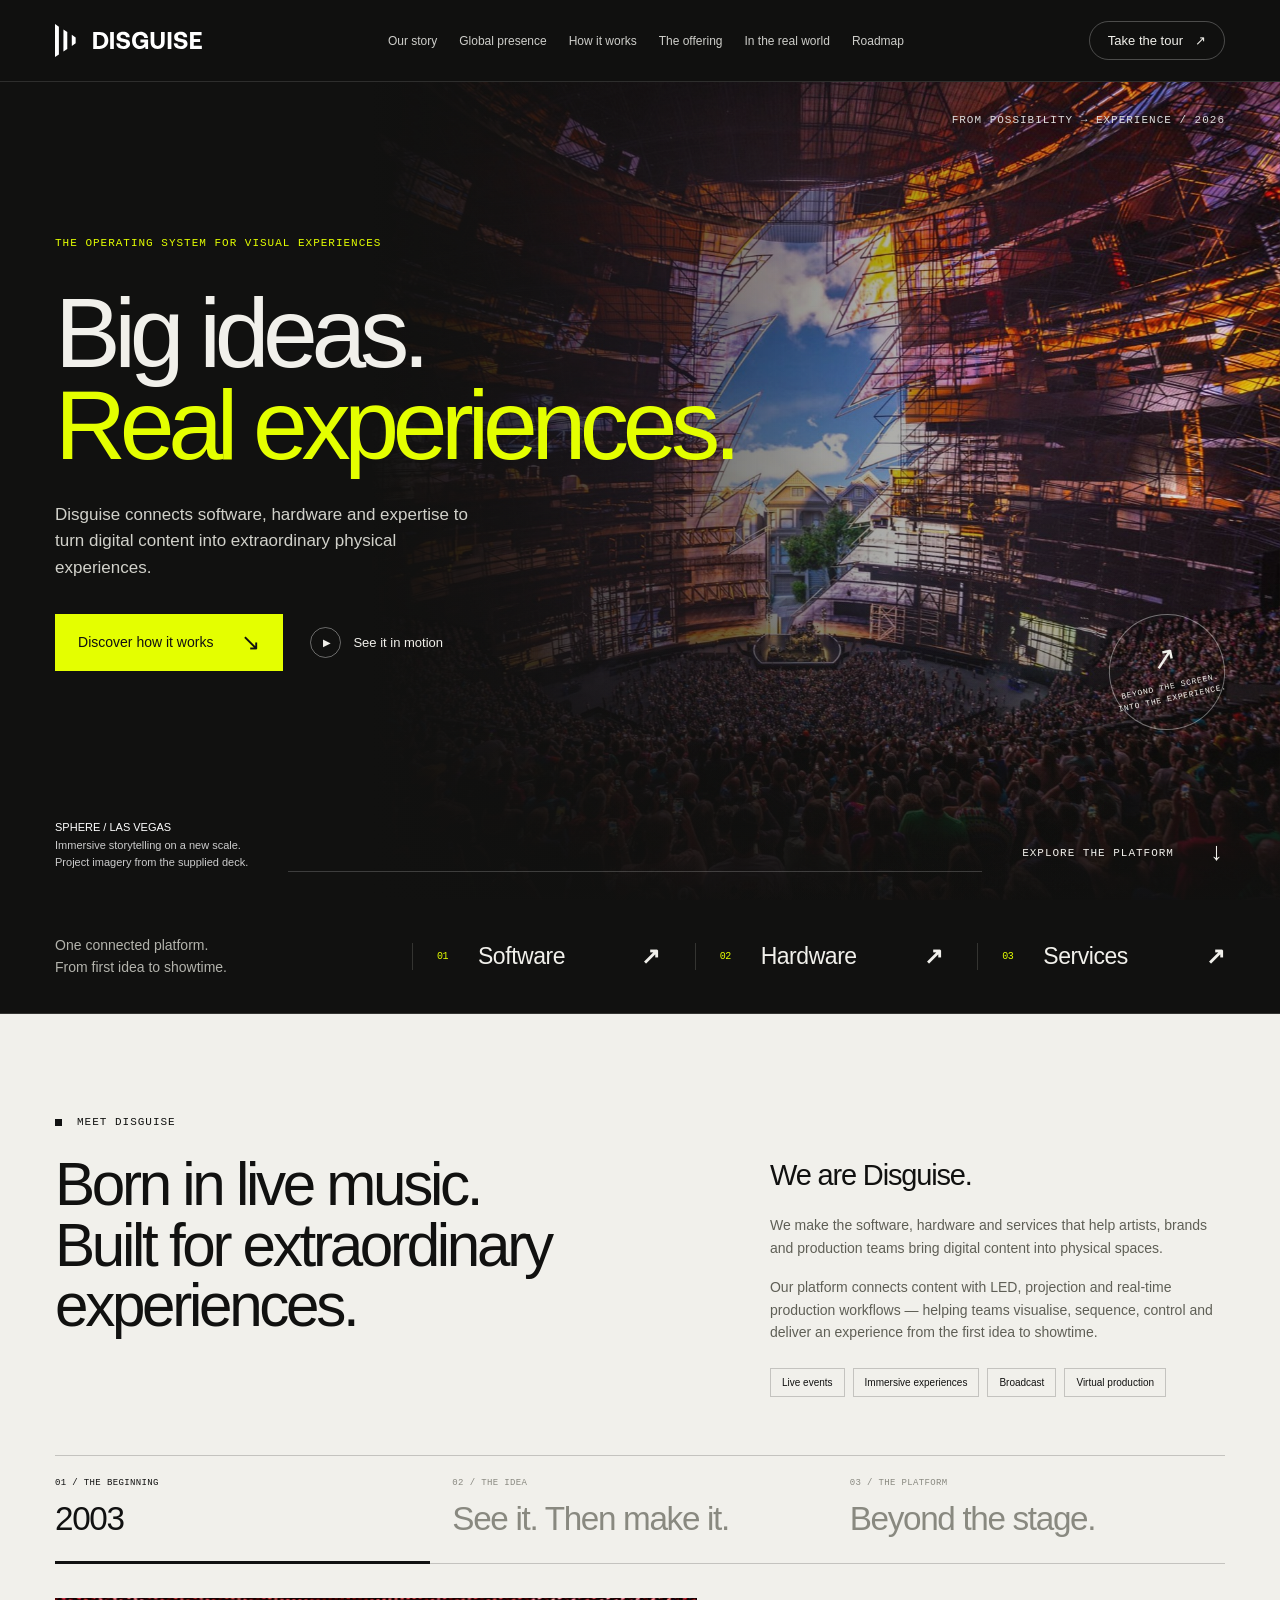
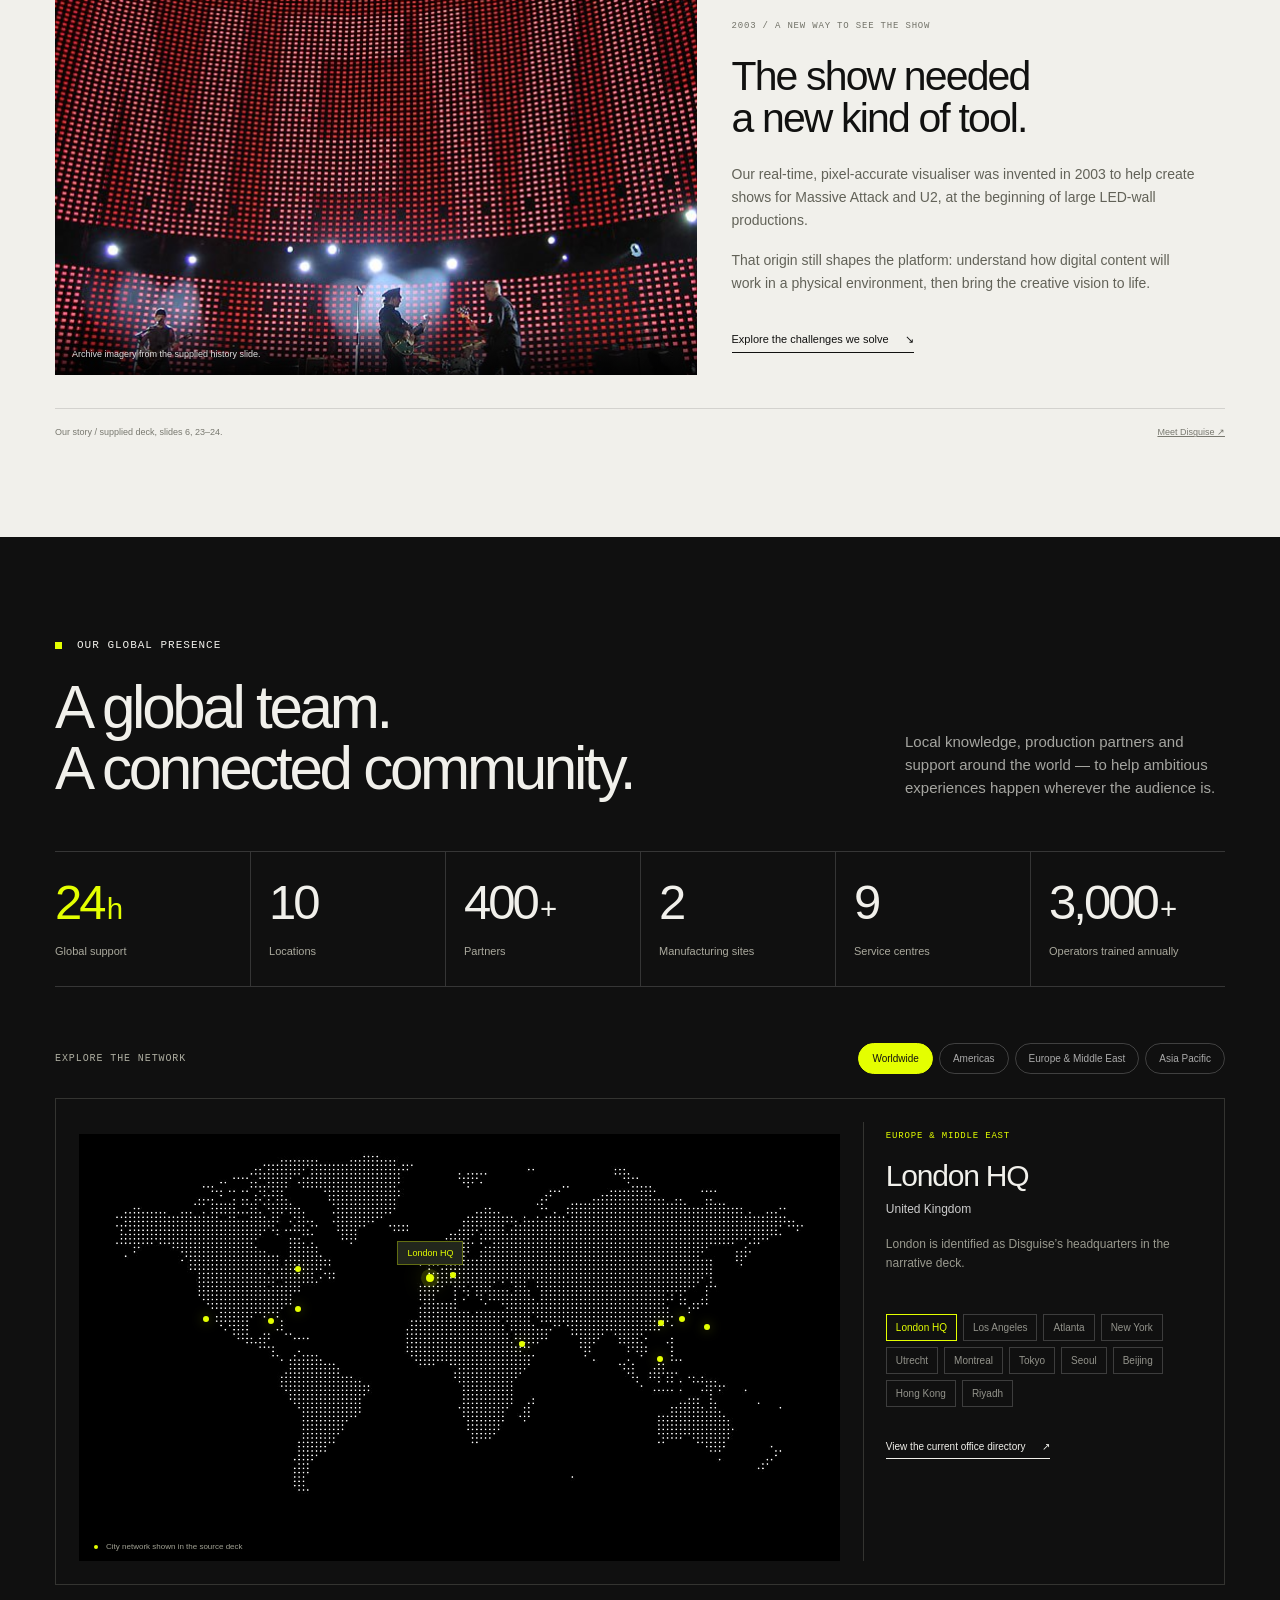
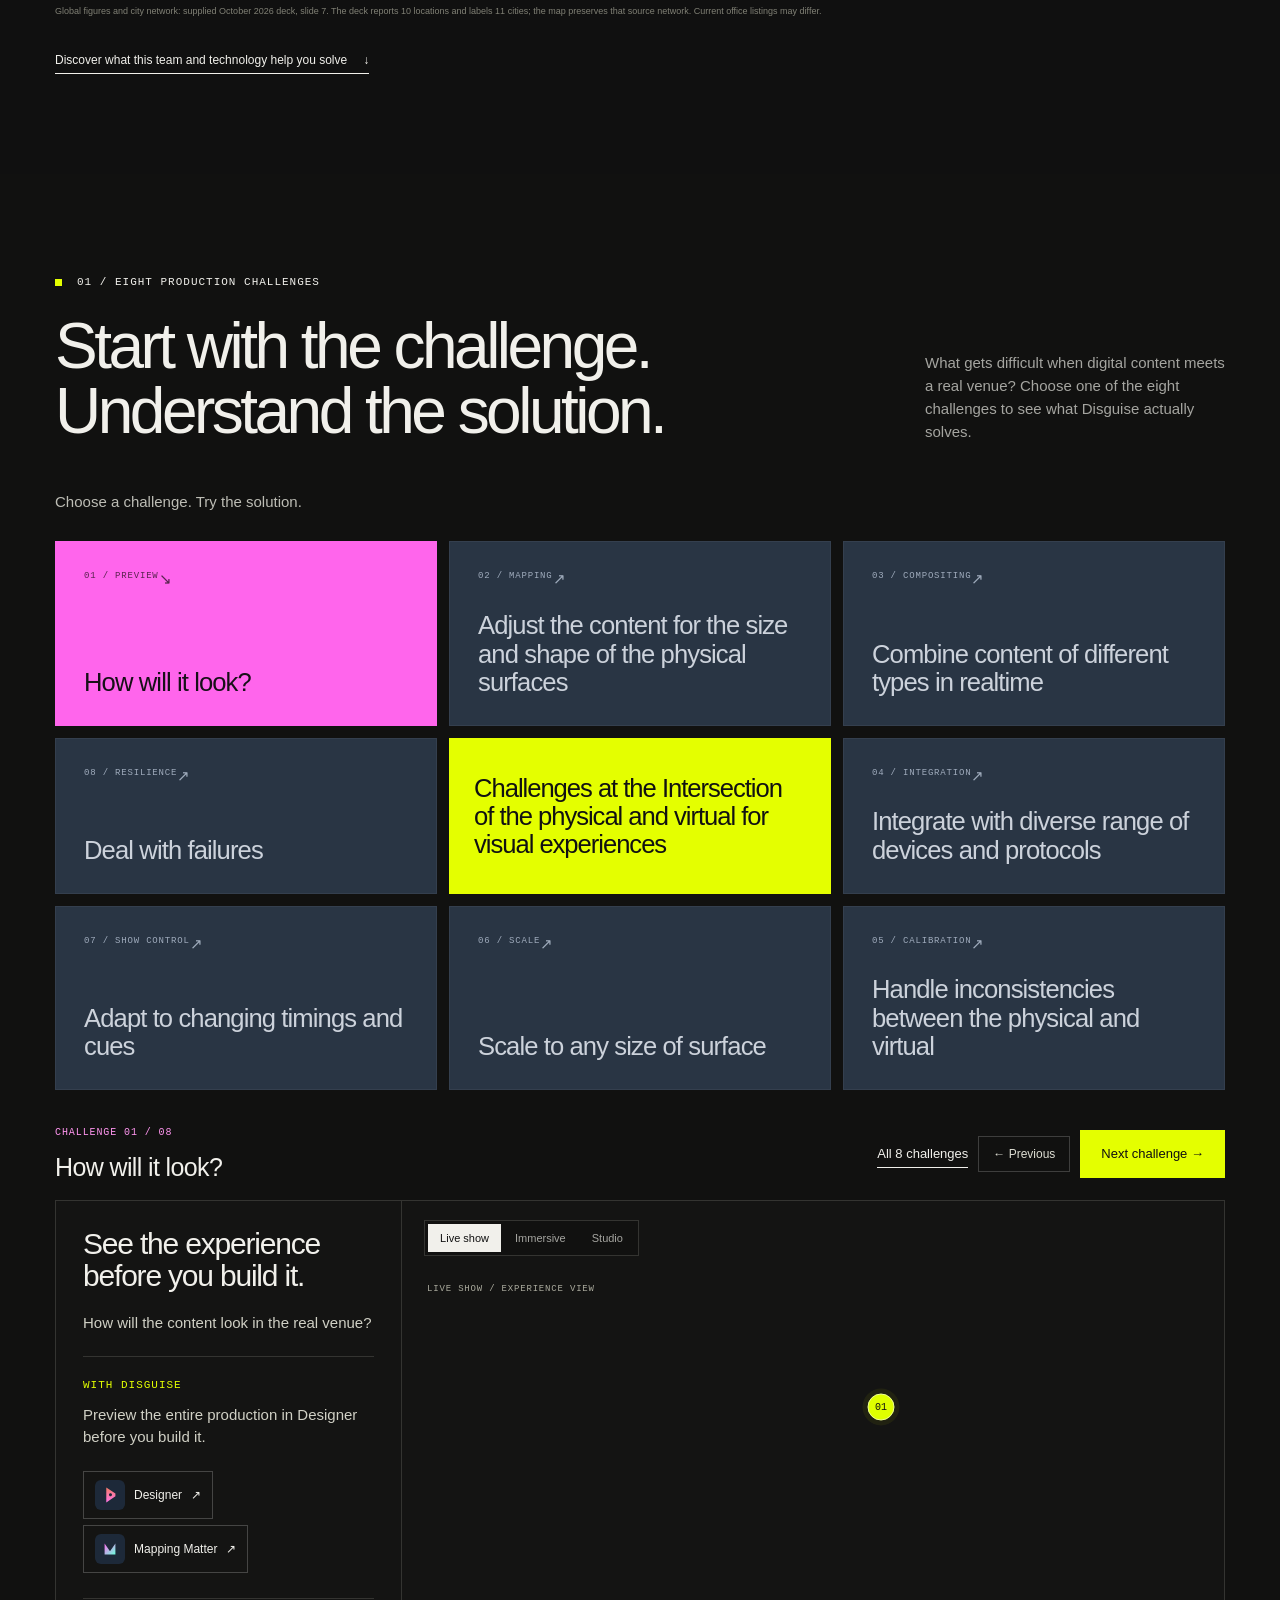
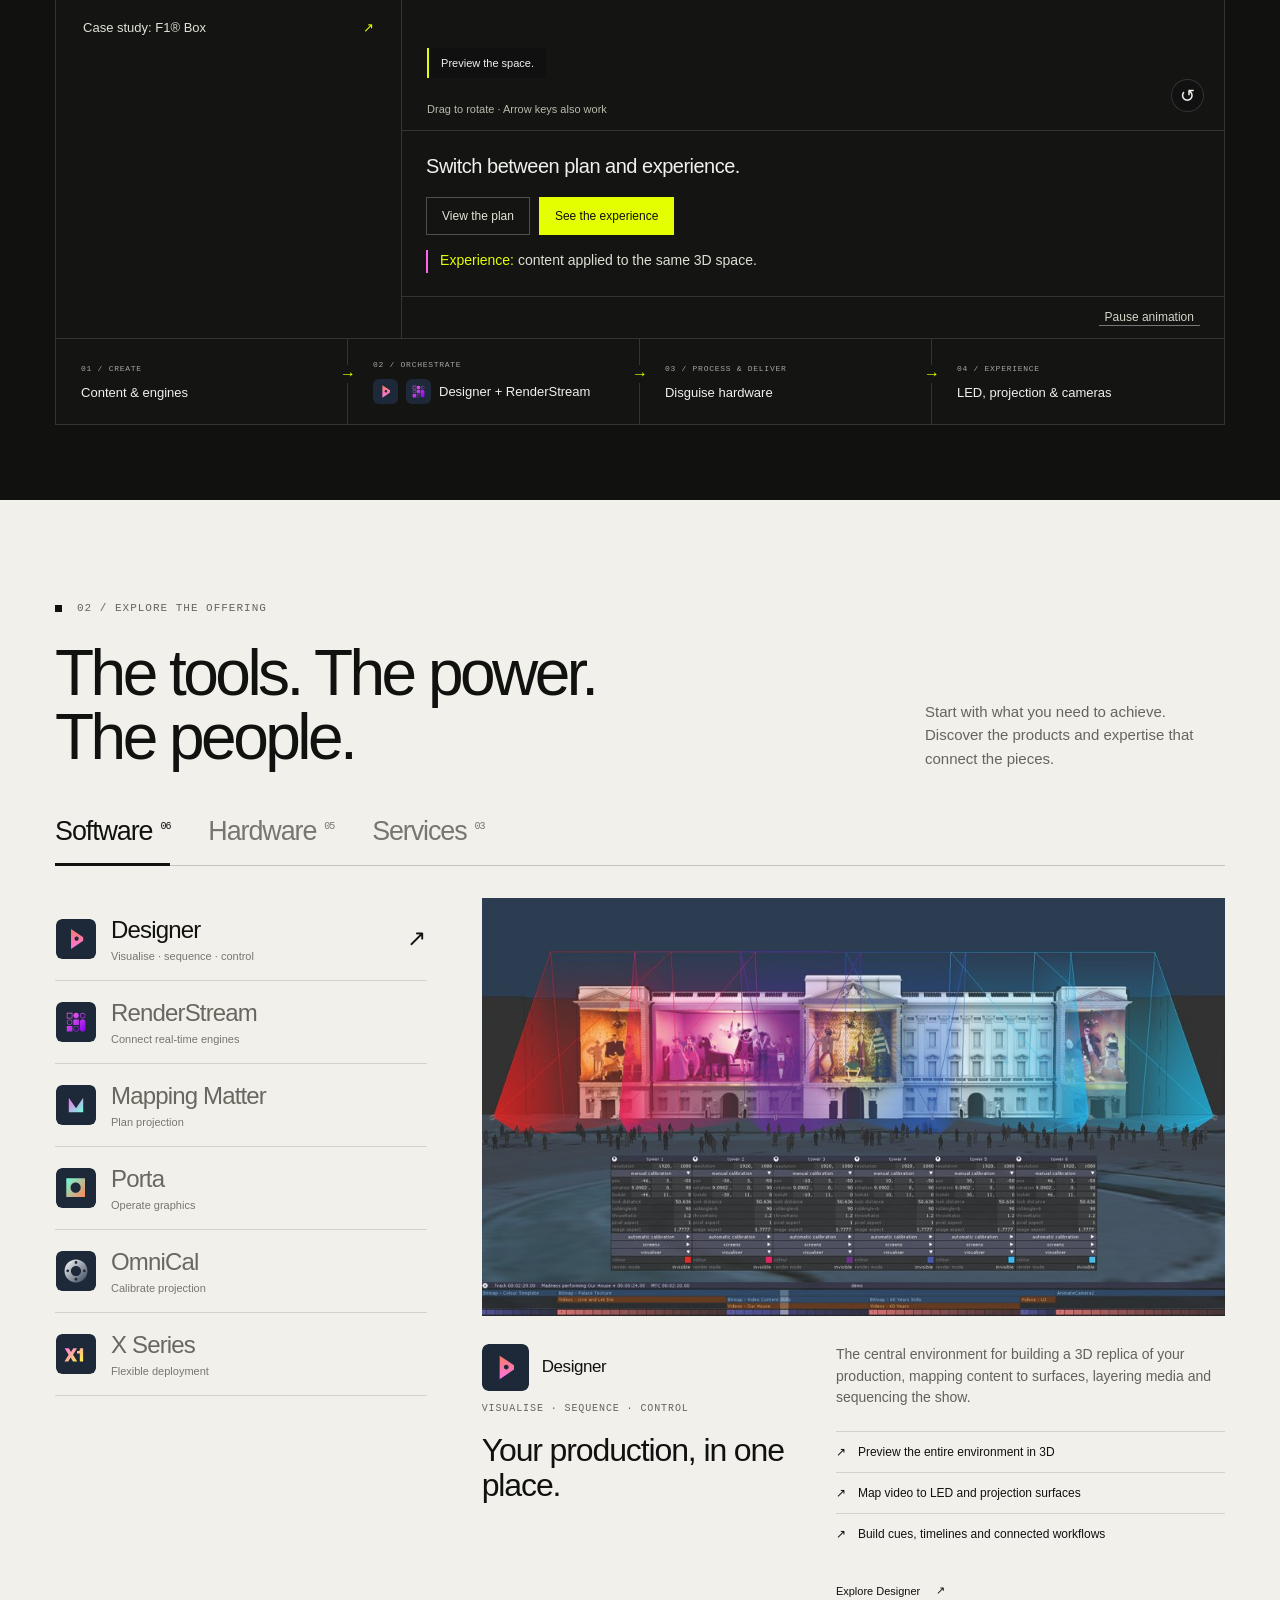
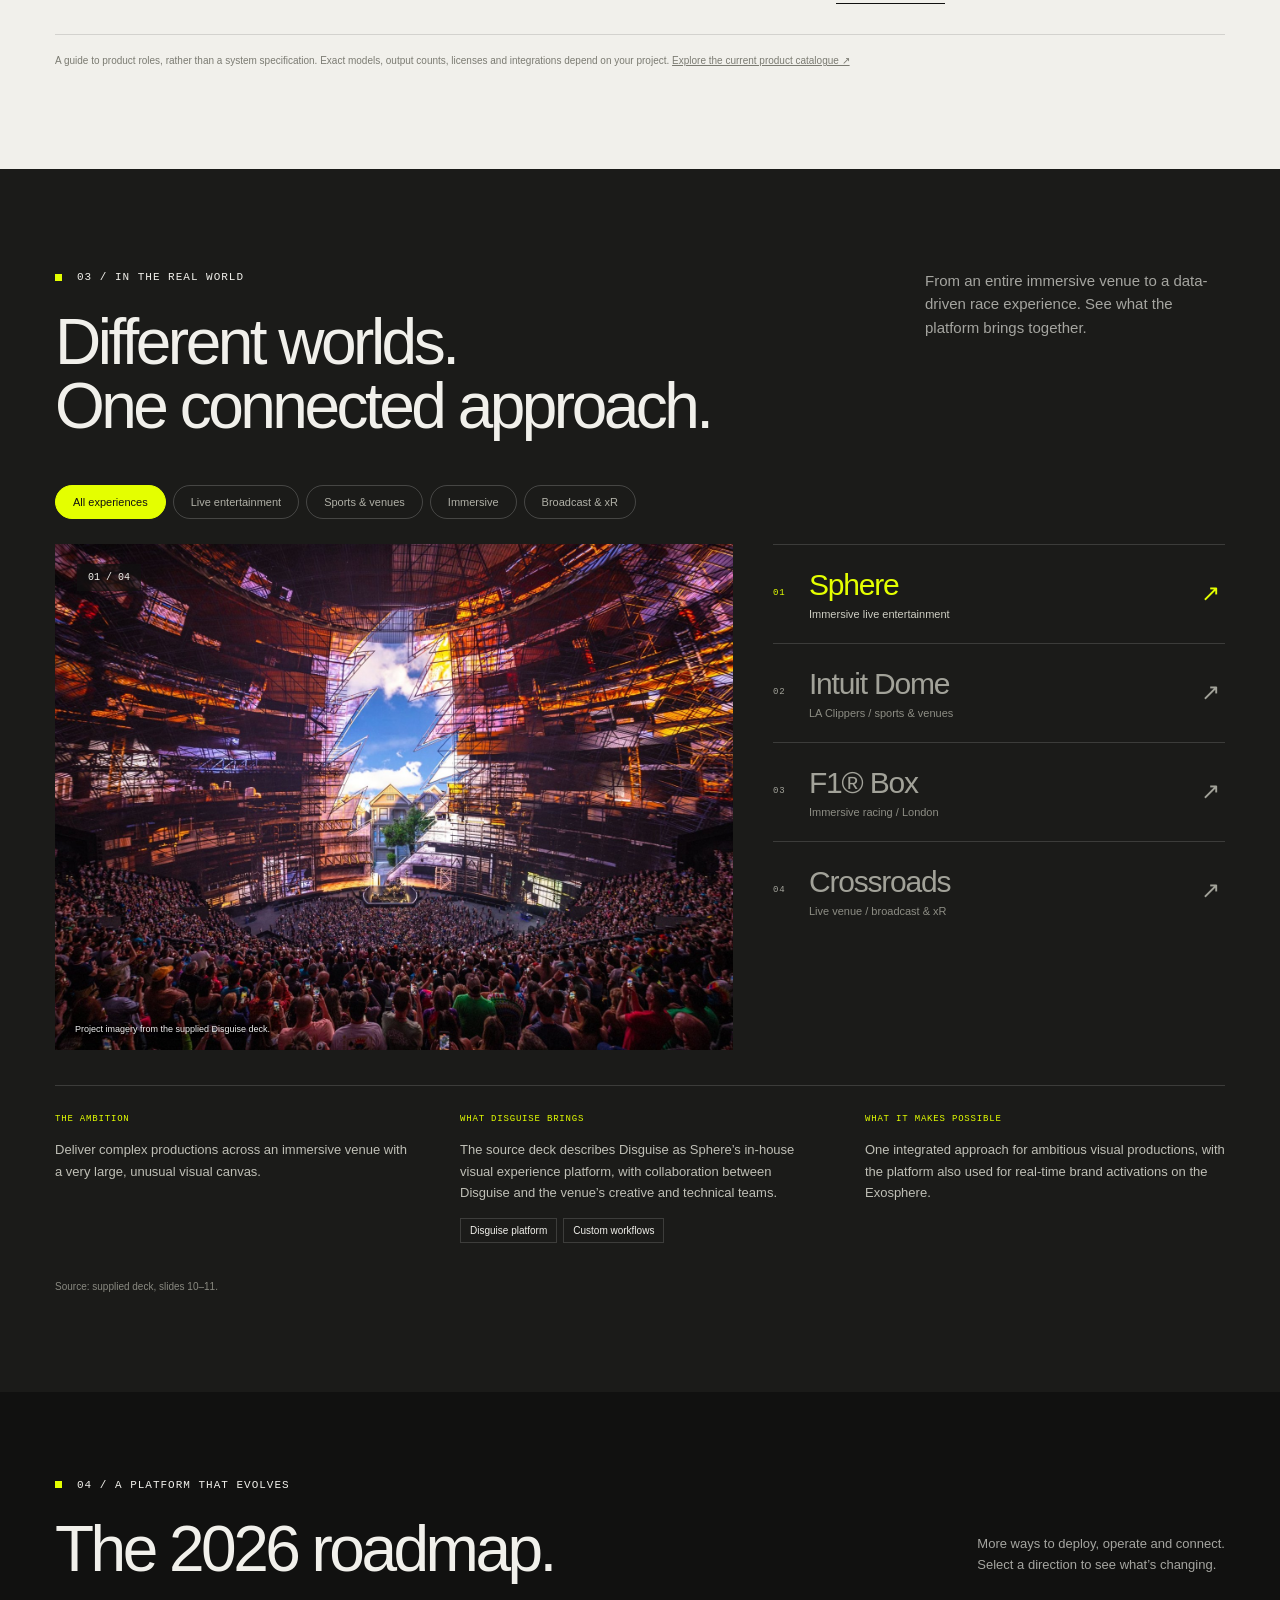
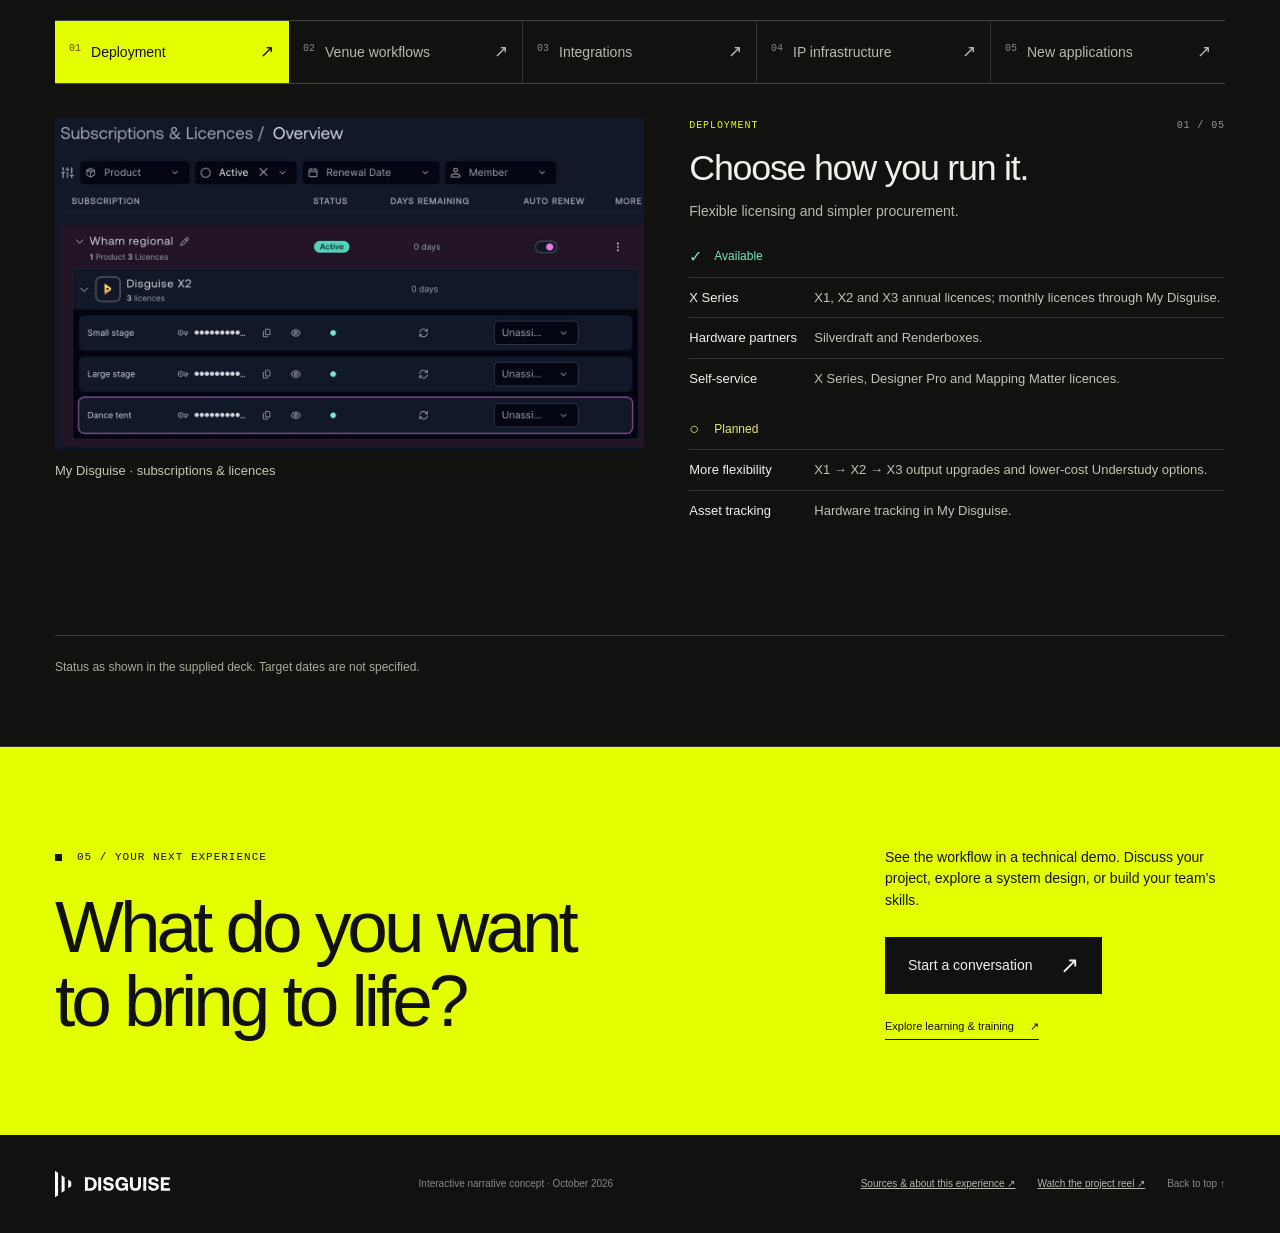
==== index.html @ bebae860 "Publish interactive Disguise introduction" ====
<!doctype html>
<html lang="en">
<head>
<meta charset="utf-8"><meta name="viewport" content="width=device-width,initial-scale=1">
<meta name="theme-color" content="#111110"><meta name="description" content="Explore how Disguise connects software, hardware and expertise to bring extraordinary visual experiences to life.">
<title>Disguise — From possibility to experience</title>
<style>
:root{--ink:#111110;--paper:#f1f0eb;--acid:#e4ff00;--muted:#a5a5a0;--line:#343431;--pad:clamp(22px,4.3vw,76px);--ease:cubic-bezier(.2,.7,.2,1)}*{box-sizing:border-box}html{scroll-behavior:smooth;scroll-padding-top:90px}body{margin:0;background:var(--ink);color:var(--paper);font-family:"Helvetica Neue",Helvetica,Arial,sans-serif;font-weight:400;-webkit-font-smoothing:antialiased}button,a,input{ -webkit-tap-highlight-color:transparent}button,input{font:inherit}button,a{touch-action:manipulation}button{cursor:pointer}a{color:inherit;text-decoration:none}button{color:inherit}button:focus-visible,a:focus-visible,input:focus-visible,canvas:focus-visible{outline:3px solid var(--acid);outline-offset:6px}button{border:0}p{line-height:1.55}h1,h2,h3,h4,p{margin:0}h1,h2,h3,h4{font-weight:400}h2{font-size:clamp(40px,5vw,76px);line-height:1.01;letter-spacing:-.055em}h3{letter-spacing:-.035em}img{display:block;width:100%;object-fit:cover}::selection{background:var(--acid);color:var(--ink)}.label{font-family:ui-monospace,SFMono-Regular,Consolas,monospace;font-size:11px;line-height:1.5;letter-spacing:.09em;text-transform:uppercase}.muted{color:var(--muted)}.acid{color:var(--acid)}.section{padding:100px var(--pad)}.sectionhead{display:flex;justify-content:space-between;align-items:end;gap:35px;margin:0 0 46px}.sectionhead h2{max-width:800px}.sectionhead p{max-width:300px;color:var(--muted);font-size:15px}.eyebrow{display:flex;gap:15px;align-items:center;margin-bottom:24px}.eyebrow:before{content:"";height:7px;width:7px;background:var(--acid)}.pill{border:1px solid #ffffff40;border-radius:30px;padding:11px 18px;display:inline-flex;align-items:center;gap:12px;font-size:13px;background:transparent;transition:background .2s,color .2s}.pill:hover{background:var(--paper);color:var(--ink)}.btn{background:var(--acid);color:var(--ink);display:inline-flex;gap:28px;align-items:center;padding:17px 23px;font-size:14px;font-weight:500;transition:background .2s,transform .2s}.btn:hover{background:#f0ff6d;transform:translateY(-2px)}.arrow{font-size:23px;line-height:1}.textlink{display:inline-flex;gap:16px;align-items:center;border-bottom:1px solid currentColor;padding:6px 0;font-size:13px}.skip{position:fixed;top:-100px;background:var(--acid);color:black;padding:16px;z-index:1000}.skip:focus{top:10px}
header{height:82px;display:flex;align-items:center;justify-content:space-between;padding:0 var(--pad);border-bottom:1px solid #ffffff20;position:sticky;top:0;z-index:40;background:#111110f2;backdrop-filter:blur(18px)}.brand img{width:148px;height:auto;filter:brightness(0) invert(1)}header nav{display:flex;gap:32px;align-items:center}header nav a{font-size:12px;color:#cececa;position:relative}header nav a:hover,header nav a.current{color:var(--acid)}.navend{display:flex;align-items:center;gap:25px}.navend .label{font-size:10px}.menu{display:none;background:none;font-size:20px}.readingprogress{position:fixed;top:80px;left:0;height:2px;background:var(--acid);z-index:41;width:0}
.hero{position:relative;min-height:720px;height:calc(100svh - 82px);max-height:1000px;overflow:hidden;display:flex;align-items:center}.heroimage{position:absolute;inset:0 0 0 29%;background:#28271e}.heroimage img{height:100%;opacity:.85;object-position:57% center;animation:hero-in 1.8s var(--ease) both}.heroimage:after{content:"";position:absolute;inset:0;background:linear-gradient(90deg,#111110 0%,#111110dd 11%,#11111040 55%,#11111000 85%),linear-gradient(0deg,#111110ee,transparent 40%)}.herocopy{position:relative;z-index:2;padding:50px var(--pad) 126px;width:100%;pointer-events:none}.herocopy>*{pointer-events:auto}.herocopy .label{color:var(--acid);margin-bottom:35px}.hero h1{font-size:clamp(68px,7.7vw,122px);letter-spacing:-.065em;line-height:.94;max-width:950px;margin-bottom:30px}.hero h1 span{color:var(--acid)}.herocopy p{font-size:17px;max-width:420px;color:#d1d1ca;margin-bottom:33px}.heroactions{display:flex;gap:27px;align-items:center;flex-wrap:wrap}.playcircle{width:31px;height:31px;border:1px solid #ffffff60;border-radius:50%;display:inline-grid;place-items:center;font-size:10px;padding-left:2px}.playbtn{display:flex;align-items:center;gap:12px;background:none;padding:0;font-size:13px}.playbtn:hover{color:var(--acid)}.herobottom{position:absolute;bottom:28px;left:var(--pad);right:var(--pad);display:flex;justify-content:space-between;align-items:end;z-index:3;gap:40px}.herobottom .caption{font-size:11px;line-height:1.6;color:#ccc;max-width:210px}.herobottom .caption b{color:white;font-weight:500}.herobottom a{display:flex;gap:35px;align-items:center}.herobottom .rule{height:1px;flex:1;background:#ffffff30}.down{font-size:25px}.heroindex{position:absolute;top:30px;right:var(--pad);z-index:2;color:#ddd}.herobadge{position:absolute;right:var(--pad);bottom:170px;width:116px;height:116px;border:1px solid #ffffff65;border-radius:50%;display:grid;place-content:center;gap:6px;text-align:center;z-index:2;transform:rotate(-12deg)}.herobadge span{font-size:30px}.herobadge .label{font-size:8px}.introbar{display:grid;grid-template-columns:1.3fr repeat(3,1fr);gap:35px;padding:35px var(--pad);border-bottom:1px solid var(--line);align-items:center}.introbar>p{max-width:230px;font-size:14px;color:#b3b3ac}.introbar a{display:grid;grid-template-columns:26px 1fr auto;align-items:center;gap:15px;font-size:23px;letter-spacing:-.02em;border-left:1px solid var(--line);padding-left:24px}.introbar a span{font-size:10px;color:var(--acid);font-family:monospace}.introbar a:hover{color:var(--acid)}
.how{padding-bottom:75px}.how .sectionhead h2{max-width:670px}.explorer{border:1px solid var(--line);background:#141413;display:grid;grid-template-columns:310px 1fr}.workflow{padding:26px 22px;border-right:1px solid var(--line)}.workflow>.label{color:var(--muted);margin:0 0 16px 8px}.step{padding:19px 10px 19px 12px;width:100%;text-align:left;background:transparent;border-bottom:1px solid var(--line);display:grid;grid-template-columns:25px 1fr 18px;align-items:start;gap:12px;transition:background .2s}.step .num{font:10px monospace;color:var(--muted);padding-top:4px}.step strong{display:block;font-size:19px;font-weight:400;letter-spacing:-.025em}.step small{display:block;color:var(--muted);font-size:11px;margin-top:7px;line-height:1.5}.step .steparrow{opacity:0}.step.active{background:var(--acid);color:var(--ink);border-color:var(--acid)}.step.active small,.step.active .num{color:#454c0a}.step.active .steparrow{opacity:1}.step:hover:not(.active){background:#262624}.stepinfo{padding:27px 8px 0}.stepinfo p{font-size:13px;color:#b8b8b2;margin:0 0 19px;min-height:100px}.stepinfo a{font-size:11px}.viewport{min-width:0;position:relative;display:flex;flex-direction:column}.scenetop{display:flex;justify-content:space-between;align-items:center;padding:19px 22px;gap:12px;z-index:2}.segmented{display:flex;gap:2px;border:1px solid var(--line);padding:3px;background:#111110}.segmented button{font-size:11px;padding:8px 12px;background:transparent;color:var(--muted)}.segmented button.active{background:#f1f0eb;color:#111}.scene{position:relative;height:455px;overflow:hidden;cursor:grab;touch-action:pan-y}.scene.dragging{cursor:grabbing}.scene canvas{display:block;width:100%;height:100%;outline:none;touch-action:pan-y}.scenehud{position:absolute;top:8px;left:25px;pointer-events:none;color:#abab9e;font-size:9px;z-index:2}.scenereset{background:#111b;border:1px solid #ffffff25;position:absolute;right:20px;bottom:18px;width:33px;height:33px;border-radius:50%;z-index:3;font-size:18px}.hotspot{position:absolute;border:1px solid #efff94;background:#dfff00;color:#111;width:27px;height:27px;border-radius:50%;font-size:10px;font-family:monospace;transform:translate(-50%,-50%);z-index:3;box-shadow:0 0 0 5px #e4ff0010}.hotspot:hover{box-shadow:0 0 0 8px #e4ff0030}.hotspotlabel{position:absolute;bottom:52px;left:25px;background:#111d;padding:9px 12px;border-left:2px solid var(--acid);font-size:11px;max-width:270px;z-index:2;pointer-events:none}.sceneinstruction{position:absolute;bottom:15px;left:25px;color:#999991;font-size:10px;pointer-events:none}.scenebottom{border-top:1px solid var(--line);padding:20px 24px}.mixline{display:flex;gap:14px;align-items:center;justify-content:space-between;margin-bottom:16px}.mixline label{font-size:11px;color:#b7b7af}.chipset{display:flex;gap:6px}.chipset button{border:1px solid #ffffff26;border-radius:3px;background:transparent;color:#aaa;font-size:10px;padding:7px 11px}.chipset button.active{border-color:var(--acid);color:var(--acid)}.cuewrap{display:flex;align-items:center;gap:15px;font-size:10px}.cuewrap input{accent-color:var(--acid);width:100%;cursor:ew-resize}.cuewrap output{font:10px monospace;width:45px;white-space:nowrap}.failrow{display:flex;align-items:center;justify-content:space-between;gap:15px;margin-top:13px;padding-top:12px;border-top:1px solid var(--line)}.status{display:flex;align-items:center;gap:8px;font-size:10px;color:#bbb}.dot{height:5px;width:5px;background:var(--acid);border-radius:50%}.failbtn{background:none;color:#b8b8b0;border-bottom:1px solid #777;font-size:10px;padding:2px}.failbtn.failed{color:var(--acid)}.flow{grid-column:1/-1;display:grid;grid-template-columns:repeat(4,1fr);border-top:1px solid var(--line)}.flownode{position:relative;padding:20px 25px;background:none;text-align:left;border-right:1px solid var(--line)}.flownode:last-child{border:0}.flownode:after{content:'→';position:absolute;right:-9px;top:26px;color:var(--acid);background:#141413;z-index:2}.flownode:last-child:after{display:none}.flownode .label{font-size:8px;color:var(--muted);display:block;margin-bottom:8px}.flownode strong{font-size:13px;font-weight:400}.flownode:hover strong{color:var(--acid)}.explainerfoot{margin-top:14px;display:flex;justify-content:space-between;gap:20px;font-size:10px;color:#88887f}.fallback{padding:40px;color:#bbb;position:absolute;inset:0;display:none;flex-direction:column;justify-content:center;gap:20px}.fallback svg{height:220px;width:100%}
.offering{background:var(--paper);color:var(--ink)}.offering .eyebrow:before{background:var(--ink)}.offering .sectionhead p{color:#65655d}.offering .label{color:#65655d}.producttabs{display:flex;gap:38px;border-bottom:1px solid #1113;margin-bottom:32px}.producttabs button{background:transparent;color:#77776f;font-size:clamp(20px,2.1vw,31px);letter-spacing:-.04em;padding:0 0 18px;position:relative}.producttabs button span{font:10px monospace;vertical-align:top;display:inline-block;margin:5px 0 0 8px}.producttabs button.active{color:var(--ink)}.producttabs button.active:after{content:'';position:absolute;bottom:-1px;left:0;right:0;height:3px;background:var(--ink)}.productbody{display:grid;grid-template-columns:.8fr 1.6fr;gap:55px;min-height:470px}.productlist{display:flex;flex-direction:column}.productrow{background:transparent;color:#68685f;padding:18px 1px;border-bottom:1px solid #1112;text-align:left;display:flex;gap:20px;align-items:center;justify-content:space-between}.productrow strong{font-size:24px;letter-spacing:-.035em;font-weight:400;display:block}.productrow small{font-size:11px;display:block;margin-top:6px;color:#77776e}.productrow .arrow{opacity:0}.productrow.active{color:var(--ink)}.productrow.active .arrow{opacity:1}.productrow:hover{color:#111}.productdetail{display:grid;grid-template-columns:1.15fr 1fr;align-items:start;gap:30px;padding-top:2px;animation:fade .4s ease}.productdetail .productpic{width:100%;aspect-ratio:1.12;object-fit:cover;background:#deded7}.productdetail .label{font-size:9px;margin:24px 0 14px}.productdetail h3{font-size:34px;line-height:1.08;margin-bottom:18px}.productdetail p{font-size:14px;color:#626259;margin-bottom:22px}.productdetail ul{list-style:none;margin:0 0 24px;padding:0}.productdetail li{font-size:12px;border-top:1px solid #1112;padding:11px 0;line-height:1.5}.productdetail li:before{content:'↗';margin-right:12px}.productdetail .textlink{font-size:11px}.productnote{font-size:10px;color:#7b7b72;margin-top:30px;border-top:1px solid #1112;padding-top:18px;line-height:1.6}.productnote a{text-decoration:underline}
.cases{background:#1b1b19}.cases .sectionhead{align-items:start}.casefilters{display:flex;gap:7px;flex-wrap:wrap;margin:0 0 25px}.casefilters button{font-size:11px;border:1px solid #ffffff30;color:#b0b0a7;border-radius:30px;padding:10px 17px;background:none}.casefilters button.active{background:var(--acid);border-color:var(--acid);color:#111}.casegrid{display:grid;grid-template-columns:1.5fr 1fr;gap:40px}.casemedia{position:relative;min-width:0}.casemedia>img{aspect-ratio:1.34;height:100%;max-height:590px;object-fit:cover}.casecounter{position:absolute;left:22px;top:20px;background:#111b;padding:8px 11px;font-size:10px;font-family:monospace}.casecredit{position:absolute;bottom:16px;left:20px;right:20px;font-size:9px;color:#eee;text-shadow:0 1px 5px #000}.casechoices{display:flex;flex-direction:column}.casechoice{width:100%;border-top:1px solid #ffffff25;background:none;text-align:left;display:grid;grid-template-columns:24px 1fr 24px;gap:12px;align-items:center;padding:23px 0;color:#a2a299}.casechoice .label{font-size:9px}.casechoice strong{display:block;font-size:30px;letter-spacing:-.04em;font-weight:400}.casechoice small{display:block;font-size:11px;margin-top:6px;color:#8d8d84}.casechoice.active{color:var(--acid)}.casechoice.active small{color:#cecec3}.casechoice:hover{color:white}.casestory{display:grid;grid-template-columns:repeat(3,1fr);gap:45px;margin-top:35px;border-top:1px solid #ffffff25;padding-top:27px}.casestory .label{color:var(--acid);margin-bottom:13px;display:block;font-size:9px}.casestory p{font-size:13px;color:#bfbfb6;line-height:1.65}.casestory .stack{display:flex;gap:6px;flex-wrap:wrap;margin:14px 0}.stack span{border:1px solid #ffffff26;padding:6px 9px;font-size:10px}.casesource{font-size:10px;color:#898980;display:flex;justify-content:space-between;align-items:center;margin-top:24px;gap:20px}.casesource a{color:#d1d1c8;text-decoration:underline}
.future{border-bottom:1px solid var(--line);padding-top:80px;padding-bottom:80px;display:grid;grid-template-columns:1fr 1.25fr;gap:90px}.future h2{font-size:clamp(36px,4vw,57px);max-width:480px}.future>div>p{font-size:13px;color:var(--muted);max-width:390px;margin-top:24px}.futureitems details{border-top:1px solid var(--line);padding:20px 0}.futureitems details:last-child{border-bottom:1px solid var(--line)}summary{list-style:none;cursor:pointer;display:flex;gap:18px;justify-content:space-between;align-items:center;font-size:17px}summary::-webkit-details-marker{display:none}summary:after{content:'+';font-size:24px;font-weight:300}details[open] summary:after{content:'−'}.futureitems .label{font-size:8px;color:#aaa;padding:5px 8px;border:1px solid #ffffff30;margin-right:auto}.futureitems details p{font-size:12px;color:#aaa;line-height:1.65;margin-top:17px;max-width:550px}.futureitems details a{font-size:11px;text-decoration:underline;display:inline-block;margin-top:12px}.next{padding-top:100px;padding-bottom:95px;background:var(--acid);color:#111;display:flex;justify-content:space-between;align-items:center;gap:50px}.next h2{max-width:720px;font-size:clamp(45px,5.7vw,85px)}.next .eyebrow:before{background:#111}.next .btn{background:#111;color:var(--paper);white-space:nowrap}.next p{font-size:14px;max-width:340px;margin-bottom:25px}.nextaside{max-width:340px}.nextaside .textlink{margin:20px 0 0;font-size:11px}footer{padding:35px var(--pad);display:flex;align-items:center;justify-content:space-between;gap:25px;font-size:10px;color:#888}footer img{width:116px;filter:brightness(0) invert(1)}footer button{background:none;padding:0;color:#b7b7af;text-decoration:underline;font-size:10px}.footerlinks{display:flex;gap:22px;align-items:center}.dialog{border:1px solid #ffffff30;background:#1b1b19;color:var(--paper);width:min(1100px,92vw);max-height:91svh;padding:0;overflow:auto}.dialog::backdrop{background:#000d;backdrop-filter:blur(9px)}.dialoghead{display:flex;justify-content:space-between;align-items:center;padding:22px 26px;border-bottom:1px solid var(--line);gap:20px}.dialoghead h3{font-size:20px}.close{width:32px;height:32px;font-size:24px;background:none;line-height:1;color:#aaa}.videotabs{display:flex;gap:10px;padding:16px 25px;flex-wrap:wrap}.videotabs button{background:none;color:#999;padding:8px 12px;font-size:11px;border:1px solid #ffffff30}.videotabs button.active{color:var(--acid);border-color:var(--acid)}.videowrap{aspect-ratio:16/9;background:black}.videowrap iframe,.videowrap video{width:100%;height:100%;border:0;object-fit:cover}.videoinfo{display:flex;justify-content:space-between;align-items:center;padding:17px 25px;color:#aaa;font-size:10px;gap:20px}.videoinfo a{text-decoration:underline;color:#ddd;white-space:nowrap}.sourcesbody{padding:30px}.sourcesbody h4{font-size:26px;margin-bottom:18px}.sourcesbody p,.sourcesbody li{font-size:13px;line-height:1.65;color:#bdbdb5}.sourcesbody p{margin-bottom:20px}.sourcesbody a{color:var(--acid);text-decoration:underline}.sourcesbody ul{padding-left:20px}.sourcesbody li{margin-bottom:12px}.tour{position:fixed;bottom:24px;right:24px;width:340px;padding:23px;background:var(--paper);color:#111;box-shadow:0 10px 50px #0008;z-index:60;border-top:5px solid var(--acid)}.tour[hidden]{display:none}.tourtop{display:flex;justify-content:space-between;align-items:center;margin-bottom:15px}.tourtop .label{font-size:9px;color:#666}.tourtop button{background:none;color:#111;font-size:19px}.tour h3{font-size:24px;margin-bottom:10px}.tour p{font-size:12px;color:#666;margin-bottom:20px}.touractions{display:flex;justify-content:space-between;align-items:center}.touractions .btn{font-size:11px;padding:11px 16px;gap:20px}.touractions>button{background:none;font-size:11px;color:#666}.sr-only{position:absolute;width:1px;height:1px;margin:-1px;clip:rect(0,0,0,0);overflow:hidden}.load-in{animation:fade .4s ease}@keyframes fade{from{opacity:.4;transform:translateY(5px)}to{opacity:1;transform:none}}@keyframes hero-in{from{transform:scale(1.06);opacity:0}to{transform:scale(1);opacity:.85}}@media(min-width:1600px){.scene{height:520px}.heroimage{left:33%}}@media(max-width:1100px){header nav{gap:20px}.navend>.label{display:none}.explorer{grid-template-columns:260px 1fr}.scenetop{flex-direction:column;align-items:start}.scene{height:420px}.productbody{gap:30px;grid-template-columns:.7fr 1.5fr}.productdetail{grid-template-columns:1fr;gap:0}.productdetail .productpic{height:260px;aspect-ratio:auto;object-fit:cover;background:#deded7}.productdetail .label{margin-top:20px}.productdetail h3{font-size:29px}.introbar{gap:20px}.introbar a{font-size:20px;padding-left:15px;gap:10px}.casechoice strong{font-size:25px}.future{gap:50px}.sectionhead p{max-width:260px}.herobadge{display:none}}
@media(max-width:760px){:root{--pad:23px}.section{padding:64px var(--pad)}header{height:68px}.brand img{width:122px}header nav{position:absolute;top:68px;left:0;right:0;background:#111;padding:25px;flex-direction:column;align-items:start;border-bottom:1px solid #444;display:none}header nav.open{display:flex}.navend .pill{font-size:10px;padding:8px 12px}.navend{gap:16px}.menu{display:block}.readingprogress{top:66px}.hero{min-height:700px;height:calc(100svh - 68px);max-height:900px;align-items:end}.heroimage{inset:0 0 0 0}.heroimage img{object-position:65% top;opacity:.65}.heroimage:after{background:linear-gradient(0deg,#111110 2%,#111110a0 60%,#11111018),linear-gradient(90deg,#11111080,transparent)}.herocopy{padding:100px var(--pad) 133px}.hero h1{font-size:clamp(58px,11.7vw,88px);margin-bottom:24px}.herocopy .label{font-size:9px;margin-bottom:23px}.herocopy p{font-size:14px;max-width:310px}.heroactions{gap:22px}.heroactions .btn{font-size:12px;padding:14px 18px;gap:18px}.playbtn{font-size:11px}.herobottom{bottom:24px;gap:20px}.herobottom .caption{font-size:9px;max-width:155px}.herobottom a.label{font-size:8px;gap:12px}.herobottom .rule{display:none}.heroindex{font-size:8px;top:24px}.introbar{grid-template-columns:repeat(3,1fr);padding:23px var(--pad);gap:12px}.introbar>p{grid-column:1/-1;max-width:none;font-size:12px;margin-bottom:8px}.introbar a{padding:0;border-left:0;gap:8px;font-size:15px;grid-template-columns:16px 1fr auto}.introbar a>.arrow{display:none}.sectionhead{display:block;margin-bottom:30px}.sectionhead h2{font-size:43px}.sectionhead p{margin-top:22px;max-width:340px;font-size:13px}.eyebrow{font-size:9px;margin-bottom:20px}.explorer{display:flex;flex-direction:column}.workflow{border-right:0;padding:14px}.workflow>.label{display:none}.steps{display:flex;gap:4px}.step{padding:11px 4px;display:block;text-align:center;border:1px solid #333;width:20%}.step .num{font-size:9px}.step strong{font-size:11px;letter-spacing:0;margin-top:5px}.step small,.step .steparrow{display:none}.stepinfo{padding:18px 8px 0;min-height:118px}.stepinfo p{min-height:0;font-size:12px;margin-bottom:12px}.stepinfo a{font-size:10px}.scenetop{padding:15px 15px 0;flex-direction:row;justify-content:space-between;align-items:center;gap:8px;flex-wrap:wrap}.segmented button{font-size:9px;padding:7px 8px}.scene{height:330px}.scenehud{font-size:7px;left:16px;top:15px}.hotspot{width:24px;height:24px;font-size:9px}.hotspotlabel{font-size:9px;bottom:45px;left:15px;max-width:230px}.sceneinstruction{left:15px;font-size:8px}.scenebottom{padding:16px}.mixline{align-items:start;gap:12px;flex-direction:column}.chipset button{font-size:9px;padding:7px 10px}.flow{display:grid;grid-template-columns:repeat(2,1fr)}.flownode{padding:16px 18px;border-bottom:1px solid #333}.flownode:nth-child(2):after{display:none}.flownode strong{font-size:12px}.explainerfoot{font-size:8px;line-height:1.6}.producttabs{gap:25px;margin-bottom:15px}.producttabs button{font-size:23px}.producttabs button span{font-size:8px;margin-left:4px}.productbody{display:block}.productlist{display:flex;flex-direction:row;gap:7px;overflow:auto;padding:10px 0 20px}.productrow{min-width:130px;border:1px solid #1113;padding:12px;align-items:start}.productrow strong{font-size:15px;white-space:nowrap}.productrow small{font-size:9px}.productrow .arrow{display:none}.productrow.active{background:var(--ink);color:var(--paper)}.productrow.active small{color:#bbb}.productdetail{display:block}.productdetail .productpic{height:auto;aspect-ratio:1.6;object-fit:contain}.productdetail h3{font-size:31px;margin-bottom:15px}.productdetail p{font-size:13px}.productdetail li{font-size:11px}.productnote{font-size:9px}.casefilters{gap:5px}.casefilters button{font-size:10px;padding:8px 12px}.casegrid{display:flex;flex-direction:column-reverse;gap:20px}.casechoices{flex-direction:row;overflow:auto;gap:8px;padding-bottom:4px}.casechoice{min-width:150px;padding:12px 10px;border:1px solid #fff3;display:block}.casechoice .label{font-size:8px}.casechoice strong{font-size:19px;margin-top:8px;white-space:nowrap}.casechoice small{font-size:9px}.casechoice .arrow{display:none}.casechoice.active{border-color:var(--acid)}.casemedia>img{aspect-ratio:1.4;height:auto;max-height:none}.casestory{grid-template-columns:1fr;gap:23px;margin-top:25px;padding-top:23px}.casestory p{font-size:12px}.casestory .label{margin-bottom:9px}.casesource{font-size:9px;align-items:start;line-height:1.6}.future{display:block}.future h2{font-size:42px}.future>div>p{font-size:12px}.futureitems{margin-top:35px}summary{font-size:14px;gap:10px}.futureitems .label{font-size:7px}.next{display:block}.next h2{font-size:52px}.nextaside{margin-top:28px}.next p{font-size:13px}.next .btn{padding:16px 20px;font-size:12px}footer{flex-wrap:wrap;gap:24px;font-size:9px}.footerlinks{gap:15px;flex-wrap:wrap}.footerlinks button{font-size:9px}.dialoghead{padding:17px}.dialoghead h3{font-size:16px}.videotabs{padding:13px;gap:7px}.videotabs button{font-size:9px;padding:7px 8px}.videoinfo{padding:15px;font-size:9px;align-items:start;line-height:1.5}.sourcesbody{padding:22px}.sourcesbody p,.sourcesbody li{font-size:12px}.tour{right:12px;bottom:12px;width:min(340px,calc(100vw - 24px));padding:18px}.tour h3{font-size:21px}html{scroll-padding-top:82px}}
@media(prefers-reduced-motion:reduce){html{scroll-behavior:auto}*,*:before,*:after{animation:none!important;transition:none!important}}
.needs-intro{font-size:15px;color:#bdbdb5;max-width:710px;margin:0 0 27px;line-height:1.65}.needgrid{display:grid;grid-template-columns:repeat(3,1fr);gap:12px;margin-bottom:35px}.needcard{position:relative;min-height:152px;padding:28px;background:#293544;color:#ccd2db;text-align:left;display:flex;flex-direction:column;justify-content:space-between;gap:18px;border:1px solid #ffffff0d;transition:background .2s,color .2s;overflow:hidden}.needcard .label{font-size:9px;color:#9fabbc;display:flex;justify-content:space-between}.needcard strong{font-size:clamp(18px,2vw,29px);line-height:1.12;font-weight:400;letter-spacing:-.035em;max-width:350px}.needcard:hover{background:#354559}.needcard.active{background:#ff65ec;color:#171017;border-color:#ff65ec}.needcard.active .label{color:#58244e}.needcard .needmark{font-size:15px}.needcenter{background:#e4ff00;color:#111;display:flex;justify-content:center;flex-direction:column;padding:25px;gap:20px;position:relative}.needcenter .label{font-size:8px}.needcenter h3{font-size:clamp(18px,2vw,29px);line-height:1.1;max-width:350px;letter-spacing:-.04em}.needcenter p{font-size:11px;max-width:250px;color:#414615}.needbridge{display:flex;align-items:center;justify-content:space-between;gap:25px;margin:35px 0 18px}.needbridge .label{color:#ff95ef;font-size:10px}.neednav{display:flex;gap:10px}.neednav button{font-size:11px;background:transparent;border:1px solid #ffffff30;padding:10px 14px;color:#bbb}.neednav button:hover{color:var(--acid);border-color:var(--acid)}.explorer{grid-template-columns:minmax(300px,.8fr) minmax(0,1.9fr)}.workflow{padding:27px}.workflow>.label,.workflow>.steps,.workflow>.stepinfo{display:none}.needexplanation h3{font-size:32px;line-height:1.06;margin-bottom:25px;letter-spacing:-.04em}.needexplanation .neednumber{font:10px monospace;color:#ff95ef;display:block;margin-bottom:17px}.needexplanation .label{font-size:9px;color:#8c8c82;display:block;margin-bottom:8px}.needexplanation p{font-size:13px;color:#b8b8af;line-height:1.65;margin-bottom:23px}.needexplanation .helps{border-top:1px solid var(--line);padding-top:20px}.needexplanation .helps .label{color:var(--acid)}.needproducts{display:flex;gap:6px;flex-wrap:wrap;margin:0 0 25px}.needproducts a{border:1px solid #ffffff35;padding:8px 10px;font-size:10px}.needproducts a:hover{color:#111;background:var(--acid)}.needcase{display:block;padding-top:20px;border-top:1px solid var(--line);color:#ccc;font-size:11px;line-height:1.6}.needcase span{color:var(--acid);display:block;margin-top:8px}.needpanelheading{font-size:12px;line-height:1.5;color:#bdbdb3;margin:0}.needcontrols{padding:22px 24px;border-top:1px solid var(--line);min-height:164px}.needcontrols .label{font-size:9px;color:#ff95ef;display:block;margin-bottom:10px}.needcontrols h4{font-size:18px;letter-spacing:-.025em;line-height:1.25;margin-bottom:15px}.democontrols{display:flex;align-items:center;gap:9px;flex-wrap:wrap;margin-bottom:13px}.demobutton{border:1px solid #ffffff40;font-size:11px;padding:10px 15px;background:none;color:#c8c8bd;display:inline-flex;align-items:center;gap:8px}.demobutton.active,.demobutton.primary{background:var(--acid);color:#111;border-color:var(--acid)}.demobutton:hover{border-color:var(--acid)}.demobutton:disabled{opacity:.45;cursor:default}.needcontrols .result{font-size:11px;color:#c5c5b8;line-height:1.6;margin:10px 0 0;padding-left:11px;border-left:2px solid #ff65ec;min-height:35px}.needcontrols .result strong{color:var(--acid);font-weight:400}.demorange{display:flex;gap:13px;align-items:center;font-size:11px;color:#bbb;flex:1;min-width:210px}.demorange input{accent-color:#ff65ec;min-width:70px;flex:1;width:80px}.demorange output{font:10px monospace;color:var(--acid);min-width:33px}.demotoggle{display:inline-flex;align-items:center;gap:8px;border:1px solid #ffffff35;padding:10px 12px;font-size:11px;color:#ccc}.demotoggle input{accent-color:var(--acid)}.needsimulationnote{font-size:9px;color:#77776f;margin-top:13px;line-height:1.5}.scenecontrolfooter{padding:10px 24px;display:flex;justify-content:space-between;gap:20px;border-top:1px solid var(--line);color:#8f8f84;font-size:9px;align-items:center}.scenecontrolfooter button{background:none;color:#ccc;border-bottom:1px solid #777;font-size:10px}.legacycontrols{display:none}.mini-signal{display:flex;align-items:center;gap:9px;font-size:10px;color:#888;margin-bottom:15px;flex-wrap:wrap}.mini-signal span{padding:8px 10px;border:1px solid #ffffff30}.mini-signal.active span{color:var(--acid);border-color:#e4ff0080}.scenetop.needtop{min-height:62px}.need-surface-select{background:#292922;color:#eee;border:1px solid #ffffff40;padding:10px;font:11px Arial;max-width:100%}.flowcaption{grid-column:1/-1;padding:11px 24px;border-top:1px solid var(--line);font-size:9px;color:#8f8f84;line-height:1.5}.need-src{font:9px monospace;color:#777;display:block;margin-top:20px}.needcard{scroll-margin-top:95px}#need-explorer{scroll-margin-top:100px}
@media(max-width:1100px){.needcard{min-height:145px;padding:22px}.needcard strong,.needcenter h3{font-size:23px}.needcenter p{font-size:10px}.explorer{grid-template-columns:280px minmax(0,1fr)}.workflow{padding:22px}.needexplanation h3{font-size:28px}.needexplanation p{font-size:12px}.needcontrols{padding:20px}.scenetop.needtop{flex-direction:row;align-items:center}.needpanelheading{font-size:11px}.neednav button{font-size:10px;padding:10px}}
@media(max-width:760px){.needgrid{gap:7px;grid-template-columns:repeat(2,minmax(0,1fr))}.needcard{min-height:155px;padding:18px;gap:17px}.needcard strong{font-size:20px;line-height:1.15}.needcard .label{font-size:8px}.needcenter{grid-column:1/-1;grid-row:1;padding:24px;min-height:165px;gap:15px}.needcenter h3{font-size:28px;max-width:330px}.needcenter p{font-size:12px;max-width:none}.needcenter .label{font-size:9px}.needs-intro{font-size:13px}.needbridge{flex-direction:column;align-items:start;gap:14px;margin:26px 0 18px}.neednav{width:100%;justify-content:space-between}.neednav button{font-size:10px}.explorer{display:flex}.workflow{padding:23px}.needexplanation h3{font-size:29px;margin-bottom:22px}.needexplanation p{font-size:12px;margin-bottom:20px}.needexplanation .helps{padding-top:18px}.needproducts{margin-bottom:20px}.needcase{font-size:11px;padding-top:16px}.need-src{font-size:8px;margin-top:15px}.needcontrols{padding:20px;min-height:0}.needcontrols h4{font-size:18px}.demobutton{font-size:10px;padding:10px 12px}.needcontrols .result{font-size:11px}.demorange{font-size:10px;min-width:190px}.demotoggle{font-size:10px}.scenecontrolfooter{padding:13px 17px;gap:15px;font-size:8px}.scenecontrolfooter button{font-size:9px}.needpanelheading{font-size:10px;max-width:160px}.scenetop.needtop{padding:16px;align-items:start;gap:10px}.scenetop.needtop .segmented{margin-left:auto}.scenetop.needtop #worlds{margin-left:0}.scenetop.needtop #views{margin-left:0}.scene{height:350px}.flowcaption{font-size:8px;padding:14px 18px}#need-explorer{scroll-margin-top:82px}}
.software-icon{display:block;width:36px;height:36px;object-fit:contain;flex:none;border-radius:6px;filter:none}.needproducts a{display:inline-flex;align-items:center;gap:9px;max-width:100%;font-size:12px;line-height:1.35;padding:8px 11px}.needproducts a .software-icon{width:30px;height:30px}.needexplanation h3{font-size:30px;margin-bottom:20px}.needexplanation p{font-size:15px;line-height:1.5;margin-bottom:22px;color:#d0d0c5}.needexplanation .label{font-size:11px;color:var(--acid);margin-bottom:10px}.needexplanation .helps{padding-top:20px}.needcase{display:flex;align-items:center;justify-content:space-between;gap:12px;font-size:13px;line-height:1.4;padding-top:20px;color:#e1e1d6}.needcase span{display:inline;margin:0;color:var(--acid)}.needcontrols{min-height:140px;padding:23px 24px}.needcontrols h4{font-size:20px;margin-bottom:18px}.needcontrols .result{font-size:14px;line-height:1.5;color:#deded3;min-height:23px;margin-top:15px;padding-left:12px}.needcontrols .result strong{font-weight:500}.demobutton{font-size:12px;padding:11px 15px;color:#e4e4d8}.sceneinstruction{font-size:11px;color:#b8b8ab}.scenecontrolfooter{justify-content:flex-end;padding:12px 24px}.scenecontrolfooter button{font-size:12px;color:#d4d4c7}.neednav button{font-size:12px;color:#deded3}.productrowmain{display:flex;align-items:center;gap:15px;min-width:0}.productrowmain .software-icon{width:40px;height:40px}.productidentity{display:flex;align-items:center;gap:13px;font-size:19px;letter-spacing:-.025em;margin:4px 0 17px}.productidentity .detail-icon{width:47px;height:47px}.productdetail .productidentity+.label{margin-top:0}.licenseicons{display:flex;gap:18px;margin:0 0 23px}.licenseicons>span{display:flex;align-items:center;gap:7px;font-size:11px}.licenseicons .software-icon{width:31px;height:31px}.flowproduct{display:flex;align-items:center;gap:8px}.flowicons{display:inline-block;flex:none}.flowicons .software-icon{width:25px;height:25px}.summaryproduct{display:flex;align-items:center;gap:13px}.summaryproduct .software-icon{width:34px;height:34px}.summaryproduct [data-software-icon]{display:block}
@media(max-width:1100px){.needexplanation p{font-size:14px}.needcontrols h4{font-size:18px}.productrowmain{gap:11px}.productrowmain .software-icon{width:35px;height:35px}.flowproduct{flex-wrap:wrap;gap:6px}.flowproduct>span:last-child{flex-basis:100%}}
@media(max-width:760px){.needexplanation h3{font-size:29px;margin-bottom:18px}.needexplanation p{font-size:14px;line-height:1.5;margin-bottom:18px}.needexplanation .label{font-size:11px}.needproducts a{font-size:12px;padding:8px 10px}.needcase{font-size:13px;padding-top:18px}.needcontrols{padding:20px;min-height:0}.needcontrols h4{font-size:18px;line-height:1.35}.needcontrols .result{font-size:13px;line-height:1.5;min-height:0}.demobutton{font-size:11px;padding:10px 12px}.sceneinstruction{font-size:10px}.scenecontrolfooter{padding:13px 18px}.scenecontrolfooter button{font-size:11px}.neednav button{font-size:11px}.productrowmain{gap:10px}.productrowmain .software-icon{width:30px;height:30px}.productrow:has(.software-icon){min-width:185px}.productidentity{font-size:18px;margin-top:20px}.productidentity .detail-icon{width:40px;height:40px}.summaryproduct{gap:10px}.summaryproduct .software-icon{width:30px;height:30px}.flowicons .software-icon{width:27px;height:27px}.licenseicons .software-icon{width:30px;height:30px}}

/* Mapping stays concise: choose a type, then read only its explanation. */
.mappingpicker{margin:0 0 24px}.mappingchoices{display:grid;grid-template-columns:repeat(2,minmax(0,1fr));gap:6px}.mappingchoices button{text-align:left;background:#20221e;color:#e5e5da;border:1px solid #ffffff32;padding:11px 10px;min-height:66px;display:flex;flex-direction:column;gap:5px;line-height:1.2}.mappingchoices strong{font-size:13px;font-weight:500}.mappingchoices button>span{font-size:11px;color:#aeb3a4}.mappingchoices button[aria-pressed="true"]{background:#e4ff00;color:#111110;border-color:#e4ff00}.mappingchoices button[aria-pressed="true"]>span{color:#353b10}.mappingchoices button:hover{border-color:#e4ff00}.mappingchoices button:focus-visible{outline:2px solid #ff65ec;outline-offset:3px}.mappingdetail>p{font-size:15px;line-height:1.5;color:#e0e0d5;max-width:650px;margin:0 0 13px}.mappingdetail .mappinguse{font-size:13px;color:#bfc3b3}.mappinguse strong{color:#e4ff00;font-weight:500;margin-right:6px}.mappingmeta{display:flex;gap:8px 18px;flex-wrap:wrap;font-size:11px;color:#bfc3b3;margin-bottom:19px}.mappingmeta>span:first-child{border-bottom:1px solid #8c9566;padding-bottom:3px}.mappingactions{gap:18px}.mappingactions .demorange{flex-basis:280px}.mappingactions .demobutton{margin-left:auto}.mappingchoices button{scroll-margin-top:110px}
@media(max-width:760px){.mappingchoices{gap:7px}.mappingchoices button{padding:12px;min-height:66px}.mappingchoices strong{font-size:14px}.mappingdetail>p{font-size:14px}.mappingdetail .mappinguse{font-size:13px}.mappingactions .demorange{flex-basis:100%}.mappingactions .demobutton{margin-left:0}.mappingmeta{font-size:11px}}

/* Slide 37: the complete range remains visible while one explanation opens at a time. */
.rsrange{margin:0 0 23px}.rsrangehead{display:flex;justify-content:space-between;align-items:center;gap:12px;margin-bottom:12px}.rsrangehead .label{margin:0;color:#d5d8c9}.rsrangehead>a{font-size:11px;white-space:nowrap;color:#c7ceba;padding:5px;border-bottom:1px solid #68745b}.rsgroups{display:grid;gap:7px}.rsgroup{display:block;width:100%;padding:12px;background:#1c1e1b;border:1px solid #ffffff24;border-left:3px solid var(--group-colour);text-align:left;color:#eeeee4}.rsgroup:hover{border-top-color:#ffffff65;border-right-color:#ffffff65;border-bottom-color:#ffffff65}.rsgroup[aria-pressed="true"]{background:#272b25;border-top-color:#ffffff4d;border-right-color:#ffffff4d;border-bottom-color:#ffffff4d}.rsgroup:focus-visible{outline:2px solid var(--group-colour);outline-offset:3px}.rsgroupname{display:flex;justify-content:space-between;gap:14px;color:var(--group-colour);font-size:14px;font-weight:500;margin-bottom:9px}.rsnames{display:flex;gap:6px 12px;flex-wrap:wrap;font-size:13px;line-height:1.4;color:#e0e4d8}.rsnames>span{white-space:normal}.rsbeta{display:flex;flex-wrap:wrap;gap:6px 9px;margin-top:10px;padding-top:9px;border-top:1px solid #ffffff1f;font-size:12px;line-height:1.4;color:#e5e5dc}.rsbeta>span:first-child{color:#ff9cf4}.needexplanation .rsdetail p{font-size:13px;line-height:1.5;margin:13px 0 0;padding-left:12px;border-left:2px solid var(--selected-group);color:#d1d7c8}.rsrange+.needproducts{margin-top:20px}
@media(max-width:760px){.rsgroup{padding:14px}.rsgroupname{font-size:15px}.rsnames{font-size:13px}.rsbeta{font-size:12px}.needexplanation .rsdetail p{font-size:14px}.rsrangehead .label{font-size:11px}}

/* Complete integration catalogue, with detail shown for one selection. */
.integrationpicker{margin:0 0 24px}.integrationheading{display:flex;align-items:center;justify-content:space-between;margin-bottom:13px;gap:12px}.integrationheading .label{margin:0}.integrationheading>a{color:#c7ceba;font-size:11px;padding:4px;border-bottom:1px solid #68745b}.integrationchoices{display:grid;grid-template-columns:repeat(2,minmax(0,1fr));gap:7px}.integrationchoices button{min-height:70px;background:#20221e;border:1px solid #ffffff32;padding:12px 10px;color:#e5e5da;text-align:left;display:flex;flex-direction:column;gap:7px;line-height:1.3}.integrationchoices strong{font-size:13px;font-weight:500}.integrationchoices button>span{color:#adb6a0;font-size:11px}.integrationchoices button[aria-pressed="true"]{background:#6bffdc;color:#10231c;border-color:#6bffdc}.integrationchoices button[aria-pressed="true"]>span{color:#285848}.integrationchoices button:hover{border-color:#6bffdc}.integrationchoices button:focus-visible,.pluginpurposes button:focus-visible{outline:2px solid #ff6cf1;outline-offset:3px}.integrationdetail{border-bottom:1px solid var(--line);padding-bottom:19px;margin-bottom:19px}.integrationtitle{display:flex;gap:15px;justify-content:space-between;align-items:center;flex-wrap:wrap;margin-bottom:11px}.integrationtitle h5{margin:0;font-size:22px;font-weight:400;letter-spacing:-.03em;color:#6bffdc}.integrationtitle>span{font-size:12px;color:#c6cabb}.integrationdetail p{color:#d8dccf;font-size:15px;line-height:1.5;max-width:650px;margin:0 0 14px}.integrationnames{display:flex;flex-wrap:wrap;gap:7px}.integrationnames>span{padding:7px 10px;font-size:13px;color:#e0e6d5;border:1px solid #ffffff36;background:#252820;line-height:1.3}.integrationdoc{font-size:13px;color:#6bffdc;display:inline-block;border-bottom:1px solid #6bffdc60;margin-top:14px;padding-bottom:3px}.integrationtry{color:#c5cbb9;font-size:12px;margin-bottom:13px}.needextension{grid-column:1/-1;border-top:1px solid var(--line)}.needextension[hidden]{display:none}.pluginframework{padding:28px}.pluginheading{display:flex;align-items:center;justify-content:space-between;gap:25px;margin-bottom:27px}.pluginheading .label{color:#ff95ef;font-size:10px;display:block;margin-bottom:10px}.pluginheading h4{font-size:25px;font-weight:400;letter-spacing:-.03em;line-height:1.2}.pluginheading>a{font-size:12px;color:#cdd1c1;white-space:nowrap;border-bottom:1px solid #68745b;padding-bottom:5px}.pluginmap{display:grid;grid-template-columns:1fr 1.1fr 1.25fr;gap:24px;align-items:center}.pluginmap .label{font-size:11px;color:#b2bba4;display:block;margin-bottom:14px}.pluginmakers>span:not(.label){display:block;font-size:15px;line-height:1.4;padding:9px 0;border-bottom:1px solid #ffffff20;color:#e2e6d7}.pluginhub{display:flex;align-items:center;justify-content:center;gap:18px}.pluginhub>div{display:flex;flex-direction:column;align-items:center;gap:10px;text-align:center;border:1px solid #ff65ec65;background:#ff65ec08;padding:20px 14px;flex:1}.pluginhub .software-icon{width:72px;height:72px}.pluginhub strong{font-size:16px;font-weight:400}.pluginhub>div>span{color:#bbc3ae;font-size:13px}.pluginarrow{color:#ff65ec;font-size:23px;flex:none}.pluginpurposes button{display:flex;align-items:center;justify-content:space-between;gap:14px;width:100%;background:transparent;border:1px solid #ffffff35;padding:10px 12px;text-align:left;color:#dce1d3;margin:0 0 7px;font-size:14px;line-height:1.3}.pluginpurposes button[aria-pressed="true"]{background:#ff65ec;color:#281422;border-color:#ff65ec}.pluginpurposes button:hover{border-color:#ff65ec}.pluginpurposedetail{font-size:14px;color:#dce1d3;line-height:1.5;margin:21px 0 0;padding-left:13px;border-left:2px solid #ff65ec}
@media(max-width:1100px){.pluginmap{gap:15px;grid-template-columns:1fr 1fr 1.2fr}.pluginhub{gap:9px}.pluginhub>div{padding:16px 9px}.pluginhub strong{font-size:14px}.pluginpurposes button{font-size:13px}.pluginmakers>span:not(.label){font-size:14px}}
@media(max-width:760px){.integrationchoices button{padding:13px;min-height:72px}.integrationchoices strong{font-size:14px}.integrationchoices button>span{font-size:12px}.integrationtitle h5{font-size:21px}.integrationdetail p{font-size:14px}.integrationnames>span{font-size:13px}.pluginframework{padding:22px}.pluginheading{align-items:start;gap:16px}.pluginheading h4{font-size:23px}.pluginmap{display:flex;flex-direction:column;align-items:stretch;gap:22px}.pluginmakers>span:not(.label){display:inline-block;border:1px solid #ffffff32;padding:9px 10px;margin:0 4px 5px 0;font-size:13px}.pluginhub{gap:22px}.pluginarrow{transform:rotate(90deg)}.pluginhub>div{max-width:230px;padding:16px}.pluginpurposes button{padding:13px;font-size:14px}.pluginpurposedetail{font-size:14px}.pluginheading>a{font-size:11px}.needextension{width:100%}}

.integrationdetail+.integrationtry~.mini-signal{font-size:12px;color:#c2cbb7}.integrationdetail+.integrationtry~.mini-signal span{border-color:#ffffff50}

.calibrationfilm{margin:0 0 22px}.calibrationfilm video{display:block;width:100%;aspect-ratio:16/9;object-fit:cover;background:#050505;border:1px solid #ffffff30}.calibrationpicker{margin-bottom:23px}.calibrationpicker button{display:flex;flex-direction:column;text-align:left;width:100%;gap:6px;padding:12px;background:#20221e;border:1px solid #ffffff32;margin:0 0 7px;color:#e5e5da;line-height:1.3}.calibrationpicker strong{font-size:14px;font-weight:500}.calibrationpicker button>span{font-size:12px;color:#b6bda9}.calibrationpicker button[aria-pressed="true"]{background:#6bffdc;color:#10231c;border-color:#6bffdc}.calibrationpicker button[aria-pressed="true"]>span{color:#285848}.calibrationpicker button:hover{border-color:#6bffdc}.calibrationpicker button:focus-visible{outline:2px solid #ff65ec;outline-offset:3px}.calibrationdetail p{font-size:15px;color:#dbe0d1;line-height:1.5;margin:0 0 14px;max-width:660px}.calibrationdetail .calibrationbenefit{color:#6bffdc;font-size:14px;margin-bottom:21px}.calibrationtimingnote{font-size:12px;line-height:1.5;color:#b8c0ac;margin-top:15px}.calibrationfilm .label{font-size:11px}
@media(max-width:760px){.calibrationfilm video{max-height:230px}.calibrationpicker button{padding:13px}.calibrationdetail p{font-size:14px}.calibrationtimingnote{font-size:12px}}

/* Photographic imagery fills its frame; hardware uses a wide, tightly framed original. */
.productdetail.hardware-detail{display:flex;flex-direction:column;align-items:stretch;gap:30px;padding-top:0}.hardwaremedia{width:100%;min-width:0}.hardwareimage{position:relative;width:100%;overflow:hidden;container-type:inline-size;background:transparent}.hardwareimage>img{position:absolute;display:block;max-width:none;object-fit:cover;border-radius:0}.hardwareimage>.hardwareoverlay{mix-blend-mode:screen}.vxblank,.vxword,.vxmark{position:absolute;display:block}.vxblank{background:#000}.vxword{color:white;font-size:1.36cqw;line-height:1;font-weight:400;font-family:Arial,sans-serif;text-align:right;mix-blend-mode:difference;white-space:nowrap}.vxmark{mix-blend-mode:difference}.vxmark>img{width:100%;height:100%;position:absolute;left:0;top:0}.hardware-detail .productcopy{display:grid;grid-template-columns:1fr 1.2fr;gap:30px}.hardware-detail .productidentity{font-size:17px;margin:0 0 10px}.hardware-detail .productintro>.label{font-size:10px;margin:0 0 17px}.hardware-detail .productintro h3{font-size:32px;max-width:370px}.hardware-detail .productdescription p{margin-top:0}.hardwareviews{display:flex;gap:9px;margin-bottom:24px}.hardwareviews button{border:1px solid #1115;background:none;color:#4e5047;padding:10px 14px;font-size:13px}.hardwareviews button[aria-pressed="true"]{background:#111110;color:#f1f0eb}.vfcgallery{display:grid;grid-template-columns:repeat(5,minmax(0,1fr));gap:23px}.vfcgallery figure{margin:0;min-width:0}.vfcgallery figcaption{font-size:12px;margin-top:12px;color:#55594b;text-align:center}.vfcgallery .hardwareimage{background:transparent}.productdetail>.productpic{object-fit:cover;padding:0}.storyfigure img.is-software{object-fit:cover}
@media(max-width:1100px){.hardware-detail .productcopy{gap:22px}.hardware-detail .productintro h3{font-size:28px}.vfcgallery{gap:16px}}
@media(max-width:760px){.productdetail.hardware-detail{gap:24px}.hardware-detail .productcopy{display:block}.hardware-detail .productintro h3{max-width:none;font-size:29px;margin-bottom:22px}.hardware-detail .productidentity{margin-top:0}.hardwareviews{margin-top:19px;margin-bottom:22px}.vfcgallery{display:flex;gap:22px;overflow-x:auto;scroll-snap-type:x mandatory;padding:0 0 15px}.vfcgallery figure{flex:0 0 25%;scroll-snap-align:start}.vfcgallery figcaption{font-size:11px}.hardware-detail .productintro>.label{margin-top:0}}

/* Software: 16:9 full-bleed frames, with four examples when the source supports them. */
.productdetail.software-detail{display:flex;flex-direction:column;align-items:stretch;gap:28px;padding-top:0}.softwaremedia{width:100%;min-width:0}.software-detail .softwareframe{display:block;width:100%;height:auto;aspect-ratio:16/9;object-fit:cover;object-position:center;padding:0;background:#191b1b}.software-detail .donglephoto{object-position:80% 48%}.softwaregallery{display:grid;grid-template-columns:repeat(2,minmax(0,1fr));gap:22px 18px}.softwaregallery figure{margin:0;min-width:0}.softwaregallery figcaption{padding-top:11px;color:#25261e}.softwaregallery figcaption strong{display:block;font-size:17px;font-weight:400;line-height:1.25;letter-spacing:-.02em}.softwaregallery figcaption span{display:block;font-size:11px;line-height:1.4;color:#616259;margin-top:4px}.softwaregallerylabel.label{font-size:10px;margin:0 0 15px;color:#616259}.software-detail .productcopy{display:grid;grid-template-columns:1fr 1.2fr;gap:30px}.software-detail .productidentity{font-size:17px;margin:0 0 10px}.software-detail .productintro>.label{font-size:10px;margin:0 0 17px}.software-detail .productintro h3{font-size:32px;max-width:370px}.software-detail .productdescription p{margin-top:0}
@media(max-width:1100px){.software-detail .productcopy{gap:22px;grid-template-columns:1fr}.software-detail .productintro h3{max-width:none}.software-detail .productintro>.label{margin-top:0}.softwaregallery figcaption strong{font-size:16px}}
@media(max-width:760px){.productdetail.software-detail{gap:25px}.software-detail .productcopy{display:block}.software-detail .productintro h3{font-size:29px;margin-bottom:22px}.softwaregallery{gap:19px 12px}.softwaregallery figcaption strong{font-size:16px}.softwaregallery figcaption span{font-size:11px}.softwaregallerylabel.label{margin-top:0}.software-detail .productidentity{margin-top:0}}

/* Scrollbars follow their surface, including dark dialogs and horizontal rails. */
:root{color-scheme:dark;--scrollbar-track:#111110;--scrollbar-thumb:#55574e;--scrollbar-hover:#777b6b}
*{scrollbar-color:var(--scrollbar-thumb) var(--scrollbar-track);scrollbar-width:thin}
*::-webkit-scrollbar{width:10px;height:10px}
*::-webkit-scrollbar-track,*::-webkit-scrollbar-corner{background:var(--scrollbar-track)}
*::-webkit-scrollbar-thumb{background:var(--scrollbar-thumb);border:2px solid var(--scrollbar-track);border-radius:8px}
*::-webkit-scrollbar-thumb:hover{background:var(--scrollbar-hover)}
.offering,.brandstory,.tour{color-scheme:light;--scrollbar-track:#f1f0eb;--scrollbar-thumb:#97998e;--scrollbar-hover:#686b60}

/* Keep the single navigation above each challenge clear and easy to reach. */
.needbridge{scroll-margin-top:100px}.needbridge>div:first-child{min-width:0}.neednav{align-items:center;flex-shrink:0}.neednav #neednext{background:var(--acid);border-color:var(--acid);color:#111110;font-size:13px;font-weight:500;min-height:48px;padding:13px 20px;white-space:nowrap}.neednav #neednext:hover{background:#efff79;border-color:#efff79;color:#111110}.neednav #neednext:focus-visible{outline-color:#ff65ec}
@media(max-width:760px){.needbridge{scroll-margin-top:82px}.neednav{display:grid;grid-template-columns:1fr 1fr;gap:12px}.neednav>.textlink{grid-column:1/-1;justify-self:start;margin-bottom:3px}.neednav button{min-height:46px}.neednav #neednext{font-size:12px;min-height:46px;padding:12px 16px}}

/* The supplied dongle explains the licence key before the X Series applications. */
.xkeyexplainer{display:grid;grid-template-columns:1fr 1.3fr;gap:28px;align-items:center;background:#191d1b;color:#f1f0eb;padding:26px;margin-bottom:30px}.xkeyvisual{display:flex;align-items:center;justify-content:center;gap:16px}.xkeyvisual figure{margin:0;display:flex;flex-direction:column;align-items:center;gap:12px}.xkeydongleframe{position:relative;aspect-ratio:377/578;width:64px;overflow:hidden}.xkeydongleframe>img{position:absolute;display:block;left:-14.3236%;top:-.8651%;width:127.0557%;height:113.3218%;max-width:none;object-fit:contain}.xkeycomputer{position:relative;width:130px;height:98px;display:grid;place-items:center}.xkeycomputer svg{display:block;width:100%;height:auto}.xkeycomputer .software-icon{position:absolute;left:calc(50% - 17px);top:26px;width:34px;height:34px}.xkeyvisual figcaption{font-size:10px;color:#d1d7ca;white-space:nowrap;line-height:1.3}.xkeyarrow{color:var(--acid);font-size:24px;flex:none;margin-top:-20px}.xkeycopy .label{display:block;color:var(--acid);font-size:9px;margin:0 0 14px}.xkeycopy h4{font-size:27px;line-height:1.12;letter-spacing:-.035em;margin:0 0 13px}.productdetail .xkeycopy p{font-size:13px;line-height:1.5;color:#c5cdbf;margin:0}
@media(max-width:1100px){.xkeyexplainer{grid-template-columns:1fr;gap:25px}.xkeyvisual{justify-content:start}.xkeycopy h4{font-size:26px}}
@media(max-width:760px){.xkeyexplainer{padding:24px;gap:23px;margin-bottom:27px}.xkeyvisual{justify-content:center;gap:15px}.xkeycomputer{width:130px}.xkeycopy h4{font-size:27px}.xkeycopy .label{margin:0 0 12px}.productdetail .xkeycopy p{font-size:13px}}

/* The roadmap stays compact: five directions, one open at a time. */
.future.roadmap{display:block;padding-top:85px;padding-bottom:70px}.roadmaphead{display:flex;justify-content:space-between;align-items:end;gap:35px;margin-bottom:38px}.roadmaphead h2{max-width:none;font-size:clamp(40px,5vw,72px)}.roadmaphead>p{font-size:14px;color:#b4b6aa;line-height:1.65;max-width:340px;margin:0 0 6px}.roadmaptabs{display:grid;grid-template-columns:repeat(5,minmax(0,1fr));border-top:1px solid #ffffff35;border-bottom:1px solid #ffffff35;margin-bottom:34px}.roadmaptabs button{background:transparent;color:#b7b9ae;display:flex;gap:10px;align-items:center;padding:20px 14px;text-align:left;font-size:14px;border-right:1px solid #ffffff25;line-height:1.3}.roadmaptabs button:last-child{border-right:0}.roadmaptabs .roadmapnumber{font:10px monospace;align-self:start;margin-top:2px;opacity:.7}.roadmaparrow{margin-left:auto;font-size:17px}.roadmaptabs button[aria-selected="true"]{background:var(--acid);color:#111110}.roadmaptabs button:hover{color:#fff;background:#ffffff0b}.roadmaptabs button[aria-selected="true"]:hover{background:var(--acid);color:#111110}.roadmaptabs button:focus-visible{outline:2px solid #ff65ec;outline-offset:-4px}.roadmappanel{display:grid;grid-template-columns:1.1fr 1fr;gap:45px;align-items:start;min-height:485px}.roadmappanel:focus-visible{outline:1px solid #ffffff50;outline-offset:8px}.roadmapmedia{min-width:0;display:grid;gap:27px}.roadmapmedia figure{margin:0}.roadmapmedia .roadmapimage{display:block;width:100%;height:auto;aspect-ratio:16/9;object-fit:cover;padding:0;background:#000}.roadmapmedia figcaption{font-size:13px;line-height:1.4;color:#c4c7b6;padding-top:13px}.roadmapdouble{grid-template-columns:1fr 1fr;gap:16px}.roadmapkicker{display:flex;justify-content:space-between;color:var(--acid);font-size:10px;margin-bottom:15px}.roadmapkicker>span{color:#949888}.roadmapcopy h3{font-size:clamp(26px,2.8vw,39px);letter-spacing:-.035em;line-height:1.12;max-width:510px;margin:0 0 13px}.roadmapintro{color:#b6bbab;font-size:14px;line-height:1.5;margin:0 0 25px}.roadmapgroups{display:grid;gap:22px}.roadmapstatus{font-size:12px;font-weight:400;display:flex;gap:9px;align-items:center;margin:0 0 11px;color:#e3e8ce}.roadmapstatus>span{font-size:16px;width:16px}.roadmapstatus.available{color:#79e6be}.roadmapstatus.progress{color:#ffb9ef}.roadmapstatus.planned{color:#ebe86b}.roadmapgroup ul{list-style:none;padding:0;margin:0}.roadmapgroup li{display:grid;grid-template-columns:110px 1fr;gap:15px;padding:10px 0;border-top:1px solid #ffffff25;font-size:13px;line-height:1.5}.roadmapgroup li strong{font-weight:400;color:#f1f1e9}.roadmapgroup li>span{color:#bfc4b4}.roadmapnote{font-size:12px;line-height:1.55;color:#bfc4b4;margin-top:22px}.roadmapfooter{display:flex;justify-content:space-between;gap:25px;align-items:start;margin-top:32px;padding-top:22px;border-top:1px solid #ffffff30}.roadmapfooter>span{font-size:12px;color:#a6ad98;line-height:1.5}.roadmapfooter .textlink{font-size:12px;color:#dde4cf;white-space:nowrap}
@media(max-width:1100px){.roadmappanel{grid-template-columns:1fr 1fr;gap:28px;min-height:550px}.roadmaptabs button{font-size:13px;padding:18px 10px;gap:7px}.roadmaparrow{display:none}.roadmapgroup li{grid-template-columns:95px 1fr;gap:12px}.roadmaphead{align-items:start}.roadmapdouble{grid-template-columns:1fr}}
@media(max-width:760px){.future.roadmap{padding-top:64px;padding-bottom:55px}.roadmaphead{display:block;margin-bottom:28px}.roadmaphead h2{font-size:44px}.roadmaphead>p{font-size:13px;margin-top:21px}.roadmaptabs{display:flex;overflow:auto;margin-bottom:25px;scroll-snap-type:x proximity}.roadmaptabs button{flex:0 0 auto;min-width:150px;padding:17px 12px;font-size:13px;scroll-snap-align:start}.roadmappanel{display:flex;flex-direction:column;gap:28px;min-height:0}.roadmapmedia{width:100%}.roadmapmedia figcaption{font-size:12px}.roadmapcopy{width:100%}.roadmapcopy h3{font-size:30px}.roadmapintro{font-size:14px}.roadmapgroup li{grid-template-columns:95px 1fr;font-size:13px;gap:13px}.roadmapdouble{grid-template-columns:1fr 1fr;gap:12px}.roadmapfooter{flex-direction:column;gap:17px;margin-top:30px}.roadmapfooter>span{font-size:11px}.roadmapfooter .textlink{white-space:normal}.roadmapkicker{font-size:10px}}

.brandstory{background:#f1f0eb;color:#111110}.brandstory .eyebrow:before{background:#111}.brandstory .sectionhead{align-items:start;gap:65px;margin-bottom:58px}.brandstory .sectionhead h2{font-size:clamp(42px,4.7vw,70px);max-width:700px}.who-copy{max-width:455px;padding-top:45px;flex:1;min-width:310px}.who-copy h3{font-size:29px;margin-bottom:22px;letter-spacing:-.04em}.brandstory .sectionhead .who-copy p{font-size:15px;max-width:none;color:#5f5f56;margin-bottom:17px;line-height:1.6}.whereweplay{display:flex;gap:8px;flex-wrap:wrap;margin-top:25px}.whereweplay span{font-size:10px;border:1px solid #1113;padding:8px 11px}.storytabs{display:grid;grid-template-columns:repeat(3,minmax(0,1fr));border-top:1px solid #1113;border-bottom:1px solid #1113;margin-bottom:32px;gap:22px}.storytabs button{background:transparent;color:#898980;text-align:left;padding:22px 0 25px;position:relative}.storytabs button.active{color:#111}.storytabs button.active:after{content:'';position:absolute;left:0;right:0;bottom:-1px;background:#111;height:3px}.storytabs span{display:block;font:9px ui-monospace,SFMono-Regular,monospace;letter-spacing:.04em;text-transform:uppercase;margin-bottom:12px}.storytabs strong{font-weight:400;font-size:clamp(22px,2.6vw,37px);letter-spacing:-.04em}.storypanel{display:grid;grid-template-columns:1.3fr 1fr;gap:55px;align-items:center;min-height:380px}.storyfigure{margin:0;position:relative;min-width:0;background:#111;aspect-ratio:1.7}.storyfigure img{height:100%;width:100%;position:absolute;inset:0;object-fit:cover}.storyfigure img.is-software{object-fit:cover}.storyfigure figcaption{position:absolute;bottom:0;left:0;right:0;padding:25px 17px 14px;background:linear-gradient(0deg,#000d,transparent);color:#ddd;font-size:9px;line-height:1.5}.storychapter{padding:20px 0}.storychapter>.label{font-size:9px;color:#727268;display:block;margin-bottom:22px}.storychapter h3{font-size:clamp(30px,3.2vw,46px);line-height:1.03;letter-spacing:-.045em;margin:0 0 23px}.storychapter p{color:#626258;font-size:14px;line-height:1.65;margin-bottom:17px;max-width:465px}.storychapter .textlink{font-size:11px;margin-top:15px}.storysource{display:flex;justify-content:space-between;gap:20px;font-size:9px;color:#78786f;border-top:1px solid #1112;padding-top:18px;margin-top:32px}.storysource a{text-decoration:underline}.globalpresence{background:#101010}.globalpresence .sectionhead h2{font-size:clamp(42px,4.7vw,70px)}.globalpresence .sectionhead p{max-width:320px}.globalstats{display:grid;grid-template-columns:repeat(6,minmax(0,1fr));margin:52px 0 56px;border-top:1px solid #ffffff28;border-bottom:1px solid #ffffff28}.globalstats>div{padding:26px 22px 26px 0;position:relative}.globalstats>div:not(:first-child){padding-left:24px;border-left:1px solid #ffffff28}.globalstats strong{font-size:clamp(39px,4.5vw,67px);font-weight:400;line-height:1;letter-spacing:-.06em;display:block;margin-bottom:16px}.globalstats strong span{font-size:.6em;letter-spacing:-.04em;margin-left:3px}.globalstats>div:first-child strong{color:var(--acid)}.globalstats p{font-size:11px;color:#aaa99d;line-height:1.5}.networkhead{display:flex;justify-content:space-between;align-items:center;gap:20px;margin-bottom:24px}.networkhead>.label{font-size:10px;color:#aeaea1}.networkfilters{display:flex;gap:6px;flex-wrap:wrap}.networkfilters button{background:none;border:1px solid #fff3;color:#aaa;padding:9px 13px;border-radius:25px;font-size:10px}.networkfilters button.active{background:var(--acid);color:#111;border-color:var(--acid)}.networkbody{display:grid;grid-template-columns:1.8fr .8fr;gap:35px;border:1px solid var(--line);padding:30px 30px 25px}.networkmap{position:relative;align-self:start;background:#000;aspect-ratio:1.779;min-width:0;margin-top:12px}.networkmap>img{width:100%;height:100%;object-fit:contain;opacity:1;filter:brightness(2.25)}.networkpins{position:absolute;inset:0}.worldpin{position:absolute;width:28px;height:28px;border:0;border-radius:50%;background:transparent;transform:translate(-50%,-50%);z-index:2;display:grid;place-items:center;transition:opacity .2s}.worldpin:after{content:'';display:block;background:var(--acid);width:6px;height:6px;border-radius:50%;box-shadow:0 0 12px #e4ff0066}.worldpin.active{z-index:4}.worldpin.active:after{height:8px;width:8px;box-shadow:0 0 0 5px #e4ff0025,0 0 20px #e4ff00b0}.worldpin:hover:after{background:#ff65ec;box-shadow:0 0 0 5px #ff65ec33}.worldpin.dim{opacity:.15;z-index:1}.worldpin .pinname{display:none;position:absolute;bottom:27px;left:50%;transform:translateX(-50%);white-space:nowrap;background:#22261c;border:1px solid #e4ff0055;color:#e4ff00;font-size:9px;padding:6px 9px;pointer-events:none}.worldpin.active .pinname,.worldpin:hover .pinname{display:block}.mapcaption{position:absolute;bottom:10px;left:15px;font-size:8px;color:#a0a092;display:flex;gap:8px;align-items:center}.mapkeydot{height:4px;width:4px;background:var(--acid);border-radius:50%;display:inline-block}.networkside{padding:8px 0 0 25px;border-left:1px solid var(--line)}.networkselection>.label{color:var(--acid);font-size:9px;display:block;margin-bottom:16px}.networkselection h3{font-size:35px;line-height:1.1;letter-spacing:-.04em;margin-bottom:8px}.networkselection #citycountry{font-size:12px;color:#ccc;margin-bottom:16px}.networkselection #citydescription{font-size:12px;color:#99998e;line-height:1.6;min-height:57px}.networkcities{display:flex;gap:6px;flex-wrap:wrap;margin:22px 0 28px}.networkcities button{background:transparent;border:1px solid #ffffff30;color:#93938b;font-size:10px;padding:7px 9px}.networkcities button.active{color:var(--acid);border-color:var(--acid)}.networkcities button:hover{color:white}.networkside .textlink{font-size:10px}.globalsource{display:flex;justify-content:space-between;gap:30px;margin:19px 0 28px;color:#808075;font-size:9px;line-height:1.6}.globalsource span{max-width:850px}.globalsource a{white-space:nowrap;color:#babaac;text-decoration:underline}.globalnext{font-size:12px}.brandstory a:focus-visible,.brandstory button:focus-visible{outline-color:#242b00}
@media(max-width:1280px){header nav{gap:22px}.navend>.label{display:none}.storypanel{gap:35px}.globalstats>div:not(:first-child){padding-left:18px}.globalstats strong{font-size:49px}.networkbody{gap:23px;padding:23px}.networkselection h3{font-size:30px}.networkside{padding-left:22px}.who-copy{min-width:280px}.brandstory .sectionhead{gap:40px}.brandstory .sectionhead .who-copy p{font-size:14px}}
@media(max-width:760px){.brandstory .sectionhead{display:block;margin-bottom:35px}.brandstory .sectionhead h2{font-size:43px}.who-copy{padding-top:29px;min-width:0;max-width:none}.who-copy h3{font-size:26px;margin-bottom:16px}.brandstory .sectionhead .who-copy p{font-size:13px;line-height:1.65}.whereweplay{margin-top:20px;gap:6px}.whereweplay span{font-size:9px;padding:7px 9px}.storytabs{gap:14px;margin-bottom:24px}.storytabs button{padding:16px 0 20px}.storytabs span{font-size:7px;line-height:1.5;margin-bottom:10px}.storytabs strong{font-size:20px;line-height:1.05;display:block;max-width:95px}.storypanel{display:flex;flex-direction:column;gap:5px;min-height:0;align-items:stretch}.storyfigure{aspect-ratio:1.5}.storyfigure figcaption{font-size:8px}.storychapter{padding-top:25px}.storychapter h3{font-size:33px}.storychapter p{font-size:13px}.storychapter>.label{font-size:8px;margin-bottom:16px}.storysource{font-size:8px;gap:18px;margin-top:21px;line-height:1.5}.globalpresence .sectionhead h2{font-size:42px}.globalpresence .sectionhead p{font-size:13px;max-width:none}.globalstats{grid-template-columns:repeat(2,minmax(0,1fr));margin:32px 0}.globalstats>div{padding:23px 0 21px!important}.globalstats>div:not(:first-child){border-left:0}.globalstats>div:nth-child(even){border-left:1px solid #ffffff28;padding-left:24px!important}.globalstats>div:nth-child(-n+4){border-bottom:1px solid #ffffff28}.globalstats strong{font-size:51px;margin-bottom:12px}.globalstats p{font-size:11px}.networkhead{align-items:start;flex-direction:column;gap:15px}.networkfilters{gap:6px}.networkfilters button{font-size:9px;padding:9px 11px}.networkbody{display:block;padding:15px}.networkmap{margin:0;aspect-ratio:1.55}.networkmap>img{object-fit:fill}.worldpin{width:24px;height:24px}.worldpin:after{width:5px;height:5px}.worldpin.active .pinname{font-size:8px;padding:5px 7px}.mapcaption{font-size:7px;bottom:8px;left:8px}.networkside{padding:24px 6px 10px;border-left:0;border-top:1px solid var(--line);margin-top:15px}.networkselection h3{font-size:32px}.networkselection #citydescription{font-size:12px;min-height:0;max-width:300px}.networkcities{margin:20px 0 25px}.networkcities button{font-size:10px;padding:9px 10px}.globalsource{display:block;font-size:8px;line-height:1.7;margin-top:17px}.globalsource a{display:inline-block;margin-top:13px}.globalnext{font-size:11px;line-height:1.6}.brandstory,.globalpresence{scroll-margin-top:0}}

</style>
</head>
<body>
<a href="#explore" class="skip">Skip to the interactive explainer</a>
<header><a class="brand" href="#home" aria-label="Disguise home"><img src="[data-uri]" alt="Disguise"></a><nav aria-label="Main navigation" id="mainnav"><a href="#about">Our story</a><a href="#global">Global presence</a><a href="#explore">How it works</a><a href="#offering">The offering</a><a href="#work">In the real world</a><a href="#whatsnext">Roadmap</a></nav><div class="navend"><span class="label">An interactive introduction</span><button class="pill" id="starttour">Take the tour <span>↗</span></button><button class="menu" aria-label="Open menu" aria-expanded="false">☰</button></div></header><div class="readingprogress" aria-hidden="true"></div>
<main>
<section class="hero" id="home" aria-labelledby="herotitle">
<div class="heroimage"><img src="[data-uri]" alt="An immersive live show surrounds the audience inside Sphere, Las Vegas" fetchpriority="high"></div><div class="heroindex label">From possibility → experience / 2026</div>
<div class="herocopy"><div class="label">The operating system for visual experiences</div><h1 id="herotitle">Big ideas.<br><span>Real experiences.</span></h1><p>Disguise connects software, hardware and expertise to turn digital content into extraordinary physical experiences.</p><div class="heroactions"><a class="btn" href="#explore">Discover how it works <span class="arrow">↘</span></a><button class="playbtn" data-video="2"><span class="playcircle">▶</span> See it in motion</button></div></div><div class="herobadge" aria-hidden="true"><span>↗</span><div class="label">Beyond the screen.<br>Into the experience.</div></div>
<div class="herobottom"><div class="caption"><b>SPHERE / LAS VEGAS</b><br>Immersive storytelling on a new scale.<br>Project imagery from the supplied deck.</div><div class="rule"></div><a href="#explore" class="label">Explore the platform <span class="down">↓</span></a></div>
</section>
<div class="introbar"><p>One connected platform.<br>From first idea to showtime.</p><a href="#offering" data-category="software"><span>01</span>Software <b class="arrow">↗</b></a><a href="#offering" data-category="hardware"><span>02</span>Hardware <b class="arrow">↗</b></a><a href="#offering" data-category="services"><span>03</span>Services <b class="arrow">↗</b></a></div>
<section class="section brandstory" id="about" aria-labelledby="abouttitle">
  <div class="sectionhead"><div><div class="eyebrow label">Meet Disguise</div><h2 id="abouttitle">Born in live music.<br>Built for extraordinary<br>experiences.</h2></div><div class="who-copy"><h3>We are Disguise.</h3><p>We make the software, hardware and services that help artists, brands and production teams bring digital content into physical spaces.</p><p>Our platform connects content with LED, projection and real-time production workflows — helping teams visualise, sequence, control and deliver an experience from the first idea to showtime.</p><div class="whereweplay" aria-label="Where Disguise works"><span>Live events</span><span>Immersive experiences</span><span>Broadcast</span><span>Virtual production</span></div></div></div>
  <div class="storytabs" role="tablist" aria-label="The Disguise story"><button class="active" role="tab" id="story-tab-0" data-story="0" aria-selected="true" aria-controls="storypanel"><span>01 / The beginning</span><strong>2003</strong></button><button role="tab" id="story-tab-1" data-story="1" aria-selected="false" aria-controls="storypanel" tabindex="-1"><span>02 / The idea</span><strong>See it. Then make it.</strong></button><button role="tab" id="story-tab-2" data-story="2" aria-selected="false" aria-controls="storypanel" tabindex="-1"><span>03 / The platform</span><strong>Beyond the stage.</strong></button></div>
  <div class="storypanel" id="storypanel" role="tabpanel" aria-labelledby="story-tab-0"><figure class="storyfigure"><img id="storyimage" src="[data-uri]" alt="Live music archive imagery from the Disguise deck’s history slide" loading="lazy"><figcaption id="storycaption">Archive imagery from the supplied history slide.</figcaption></figure><div class="storychapter" aria-live="polite"><span class="label" id="storyera">2003 / A new way to see the show</span><h3 id="storytitle">The show needed<br>a new kind of tool.</h3><p id="storybody">Our real-time, pixel-accurate visualiser was invented in 2003 to help create shows for Massive Attack and U2, at the beginning of large LED-wall productions.</p><p id="storymeaning">That origin still shapes the platform: understand how digital content will work in a physical environment, then bring the creative vision to life.</p><a href="#explore" class="textlink">Explore the challenges we solve <span>↘</span></a></div></div>
  <div class="storysource"><span>Our story / supplied deck, slides 6, 23–24.</span><a href="https://www.disguise.one/en/about" target="_blank" rel="noopener noreferrer">Meet Disguise ↗</a></div>
</section>
<section class="section globalpresence" id="global" aria-labelledby="globaltitle">
  <div class="sectionhead"><div><div class="eyebrow label">Our global presence</div><h2 id="globaltitle">A global team.<br>A connected community.</h2></div><p>Local knowledge, production partners and support around the world — to help ambitious experiences happen wherever the audience is.</p></div>
  <div class="globalstats" aria-label="Global presence figures from the supplied deck"><div><strong>24<span>h</span></strong><p>Global support</p></div><div><strong>10</strong><p>Locations</p></div><div><strong>400<span>+</span></strong><p>Partners</p></div><div><strong>2</strong><p>Manufacturing sites</p></div><div><strong>9</strong><p>Service centres</p></div><div><strong>3,000<span>+</span></strong><p>Operators trained annually</p></div></div>
  <div class="networkhead"><div class="label">Explore the network</div><div class="networkfilters" aria-label="Filter the Disguise network by region"><button class="active" data-network="all" aria-pressed="true">Worldwide</button><button data-network="americas" aria-pressed="false">Americas</button><button data-network="emea" aria-pressed="false">Europe & Middle East</button><button data-network="apac" aria-pressed="false">Asia Pacific</button></div></div>
  <div class="networkbody"><div class="networkmap" id="networkmap"><img src="[data-uri]" alt="Dotted world map reproduced from the supplied Disguise global-presence slide" loading="lazy"><div id="networkpins" class="networkpins" aria-label="Select a city on the map"></div><div class="mapcaption"><span class="mapkeydot"></span> City network shown in the source deck</div></div><aside class="networkside"><div class="networkselection" aria-live="polite"><span class="label" id="cityregion">Europe & Middle East</span><h3 id="cityname">London HQ</h3><p id="citycountry">United Kingdom</p><p id="citydescription">London is identified as Disguise’s headquarters in the narrative deck.</p></div><div class="networkcities" id="networkcities" aria-label="Select a Disguise city"></div><a class="textlink" href="https://www.disguise.one/en/about/contact-us" target="_blank" rel="noopener noreferrer">View the current office directory <span>↗</span></a></aside></div>
  <div class="globalsource"><span>Global figures and city network: supplied October 2026 deck, slide 7. The deck reports 10 locations and labels 11 cities; the map preserves that source network. Current office listings may differ.</span></div>
  <a class="globalnext textlink" href="#explore">Discover what this team and technology help you solve <span>↓</span></a>
</section>

<section class="section how" id="explore" aria-labelledby="howtitle"><div class="sectionhead"><div><div class="eyebrow label">01 / Eight production challenges</div><h2 id="howtitle">Start with the challenge.<br>Understand the solution.</h2></div><p>What gets difficult when digital content meets a real venue? Choose one of the eight challenges to see what Disguise actually solves.</p></div>
<p class="needs-intro">Choose a challenge. Try the solution.</p><div class="needgrid" id="needgrid" aria-label="Eight production challenges"></div><div class="needbridge"><div><div class="label" id="needprogress">Challenge 01 / 08</div><h3 id="needselectedtitle" style="font-size:25px;max-width:800px;line-height:1.2;letter-spacing:-.025em;margin-top:12px"></h3></div><div class="neednav"><a class="textlink" href="#needgrid">All 8 challenges</a><button id="needprevious">← Previous</button><button id="neednext">Next challenge →</button></div></div><div class="explorer" id="need-explorer"><aside class="workflow"><div class="label">Follow the journey</div><div class="steps" role="tablist" aria-label="Production workflow" id="steps"></div><div class="stepinfo" role="tabpanel" id="stepinfo" aria-live="polite"></div><div class="needexplanation" id="needexplanation" aria-live="polite"></div></aside>
<div class="viewport"><div class="scenetop needtop"><p class="needpanelheading" id="needscenecontext" hidden></p><div class="segmented" aria-label="Experience type" id="worlds"><button class="active" data-world="live" aria-pressed="true">Live show</button><button data-world="immersive" aria-pressed="false">Immersive</button><button data-world="studio" aria-pressed="false">Studio</button></div><div class="segmented" id="views" aria-label="View mode"><button class="active" data-view="experience" aria-pressed="true">Experience</button><button data-view="system" aria-pressed="false">System</button><button data-view="mapping" aria-pressed="false">Mapping</button></div></div>
<div class="scene" id="scene"><div class="scenehud label" id="scenehud">Live show / interactive 3D</div><button class="scenereset" id="resetview" aria-label="Reset 3D camera">↺</button><button class="hotspot" id="hotspot1" aria-label="Explore mapped display surfaces">01</button><button class="hotspot" id="hotspot2" aria-label="Explore media servers">02</button><div class="hotspotlabel" id="hotspotlabel">01 / A digital canvas, mapped to physical surfaces.</div><div class="sceneinstruction">Drag to rotate · Arrow keys also work</div><div class="fallback" id="fallback"><svg viewBox="0 0 500 250" role="img" aria-label="Diagram of a mapped stage"><path d="M70 180 250 245 445 145 270 90Z" fill="#333" stroke="#777"/><path d="M155 150 155 20 360 0 360 135Z" fill="#c8e900"/><path d="m90 175 0-95 50 20v95M380 150V65l50-10v90" fill="#777"/></svg><p>Your browser cannot display WebGL. Use the journey, product guide and case studies below to explore the platform.</p></div></div>
<div class="needcontrols"><h4 id="demotitle"></h4><div id="democontrolsbody"></div><p id="needresult" class="result" aria-live="polite"></p></div><div class="scenecontrolfooter"><button id="needmotion">Pause animation</button></div><div class="scenebottom legacycontrols"><div class="mixline"><label>Change what’s on the canvas</label><div class="chipset" id="sources"><button class="active" data-source="video" aria-pressed="true">Video</button><button data-source="generative" aria-pressed="false">Generative</button><button data-source="data" aria-pressed="false">Live data</button></div></div><div class="cuewrap"><label for="cue">CUE</label><input id="cue" type="range" min="0" max="100" value="42" aria-label="Scrub the illustrative show timeline"><output id="cuevalue" for="cue">00:42</output><button id="pausemotion" class="failbtn" aria-pressed="false">Pause</button></div><div class="failrow"><div class="status"><span class="dot" id="statusdot"></span><span id="serverstatus" aria-live="polite">Primary active · understudy ready</span></div><button class="failbtn" id="failover">Simulate primary offline ↗</button></div></div></div>
<div id="needextension" class="needextension" hidden></div><div class="flow"><button class="flownode" data-flow="0"><span class="label">01 / Create</span><strong>Content & engines</strong></button><button class="flownode" data-flow="1"><span class="label">02 / Orchestrate</span><strong class="flowproduct"><span class="flowicons" data-software-icon="Designer"></span><span class="flowicons" data-software-icon="RenderStream"></span><span>Designer + RenderStream</span></strong></button><button class="flownode" data-flow="2"><span class="label">03 / Process & deliver</span><strong>Disguise hardware</strong></button><button class="flownode" data-flow="3"><span class="label">04 / Experience</span><strong>LED, projection & cameras</strong></button></div></div>
</section>
<section class="section offering" id="offering" aria-labelledby="offertitle"><div class="sectionhead"><div><div class="eyebrow label">02 / Explore the offering</div><h2 id="offertitle">The tools. The power.<br>The people.</h2></div><p>Start with what you need to achieve. Discover the products and expertise that connect the pieces.</p></div>
<div class="producttabs" role="tablist" aria-label="Offering categories"><button class="active" data-category="software" role="tab" id="cat-software" aria-selected="true" aria-controls="productpanel">Software<span>06</span></button><button data-category="hardware" role="tab" id="cat-hardware" aria-selected="false" aria-controls="productpanel">Hardware<span>05</span></button><button data-category="services" role="tab" id="cat-services" aria-selected="false" aria-controls="productpanel">Services<span>03</span></button></div>
<div class="productbody" id="productpanel" role="tabpanel" aria-labelledby="cat-software"><div class="productlist" id="productlist" aria-label="Choose a product"></div><article class="productdetail" id="productdetail" aria-live="polite"></article></div><p class="productnote">A guide to product roles, rather than a system specification. Exact models, output counts, licenses and integrations depend on your project. <a href="https://www.disguise.one/en/products" target="_blank" rel="noopener noreferrer">Explore the current product catalogue ↗</a></p>
</section>
<section class="section cases" id="work" aria-labelledby="worktitle"><div class="sectionhead"><div><div class="eyebrow label">03 / In the real world</div><h2 id="worktitle">Different worlds.<br>One connected approach.</h2></div><p>From an entire immersive venue to a data-driven race experience. See what the platform brings together.</p></div><div class="casefilters" id="casefilters" aria-label="Filter case studies"><button class="active" data-filter="all" aria-pressed="true">All experiences</button><button data-filter="live" aria-pressed="false">Live entertainment</button><button data-filter="sport" aria-pressed="false">Sports & venues</button><button data-filter="immersive" aria-pressed="false">Immersive</button><button data-filter="broadcast" aria-pressed="false">Broadcast & xR</button></div><div class="casegrid"><div class="casemedia"><img id="caseimage" src="[data-uri]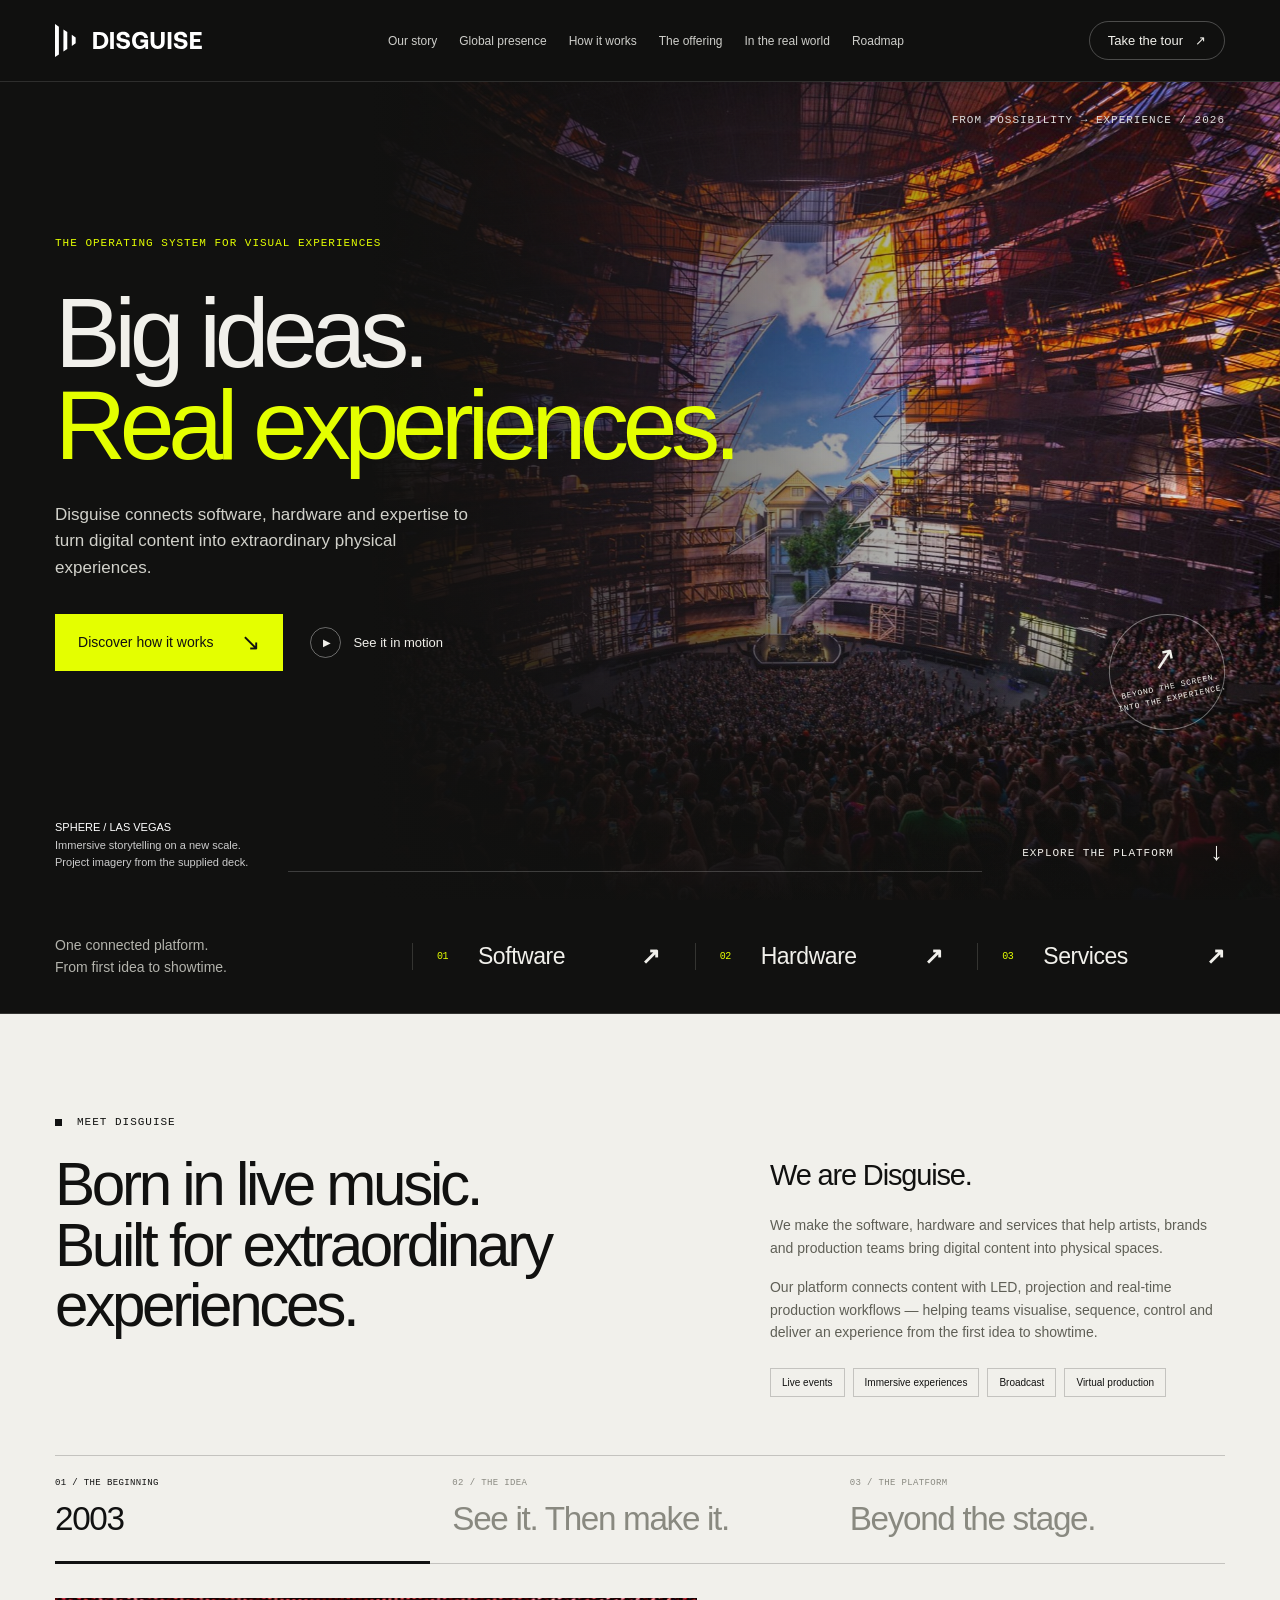
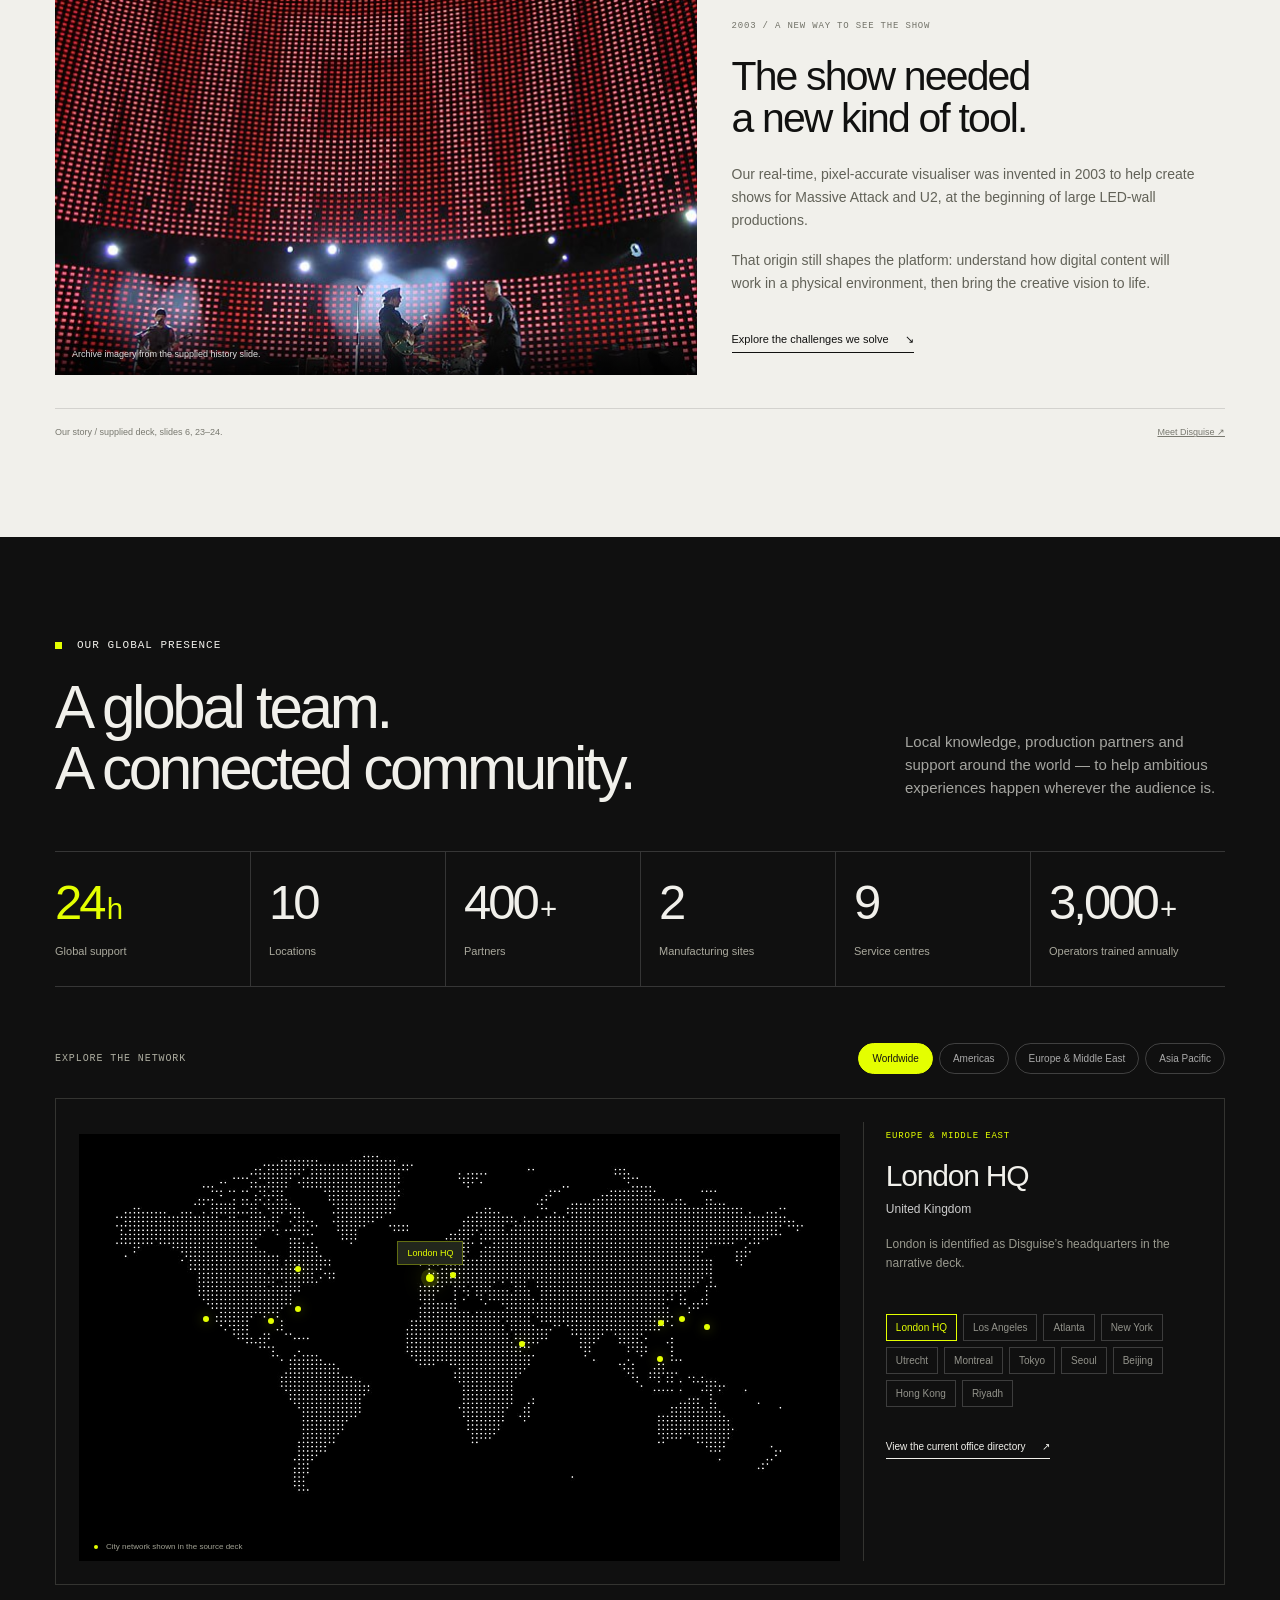
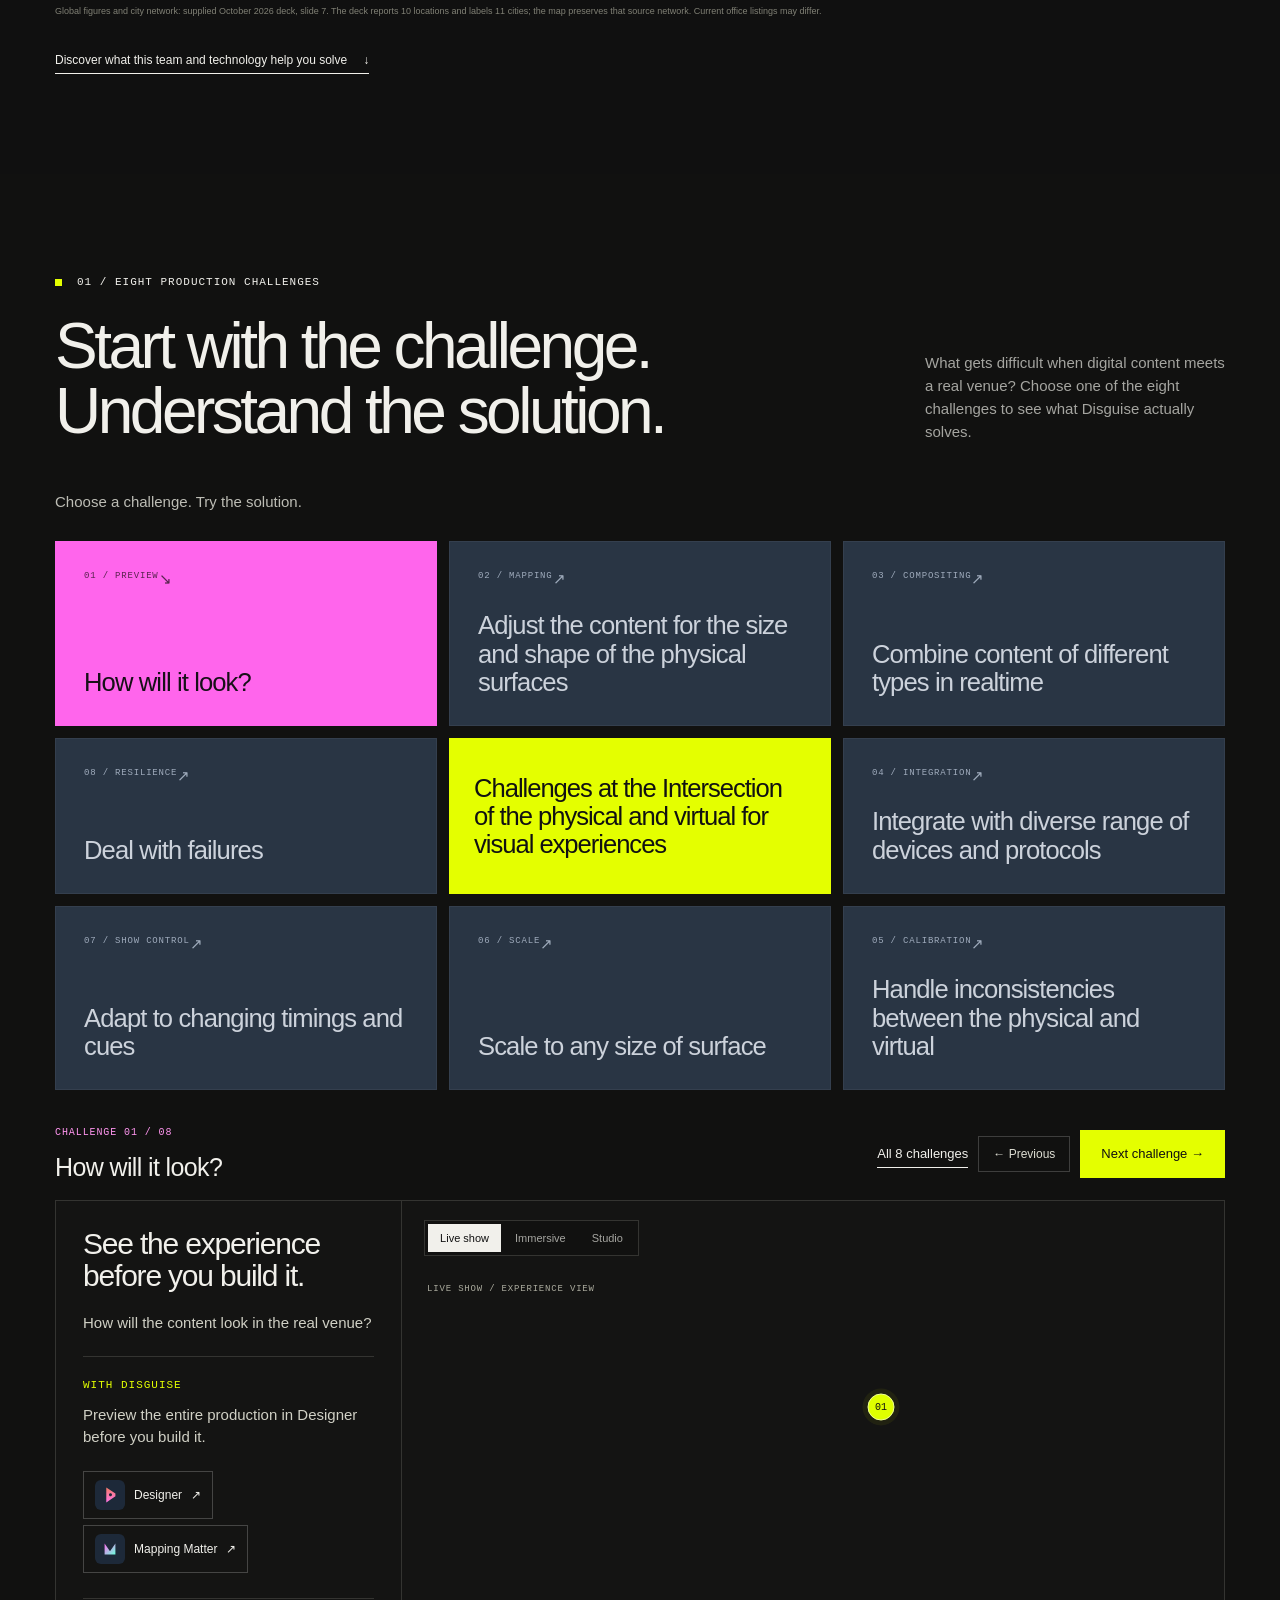
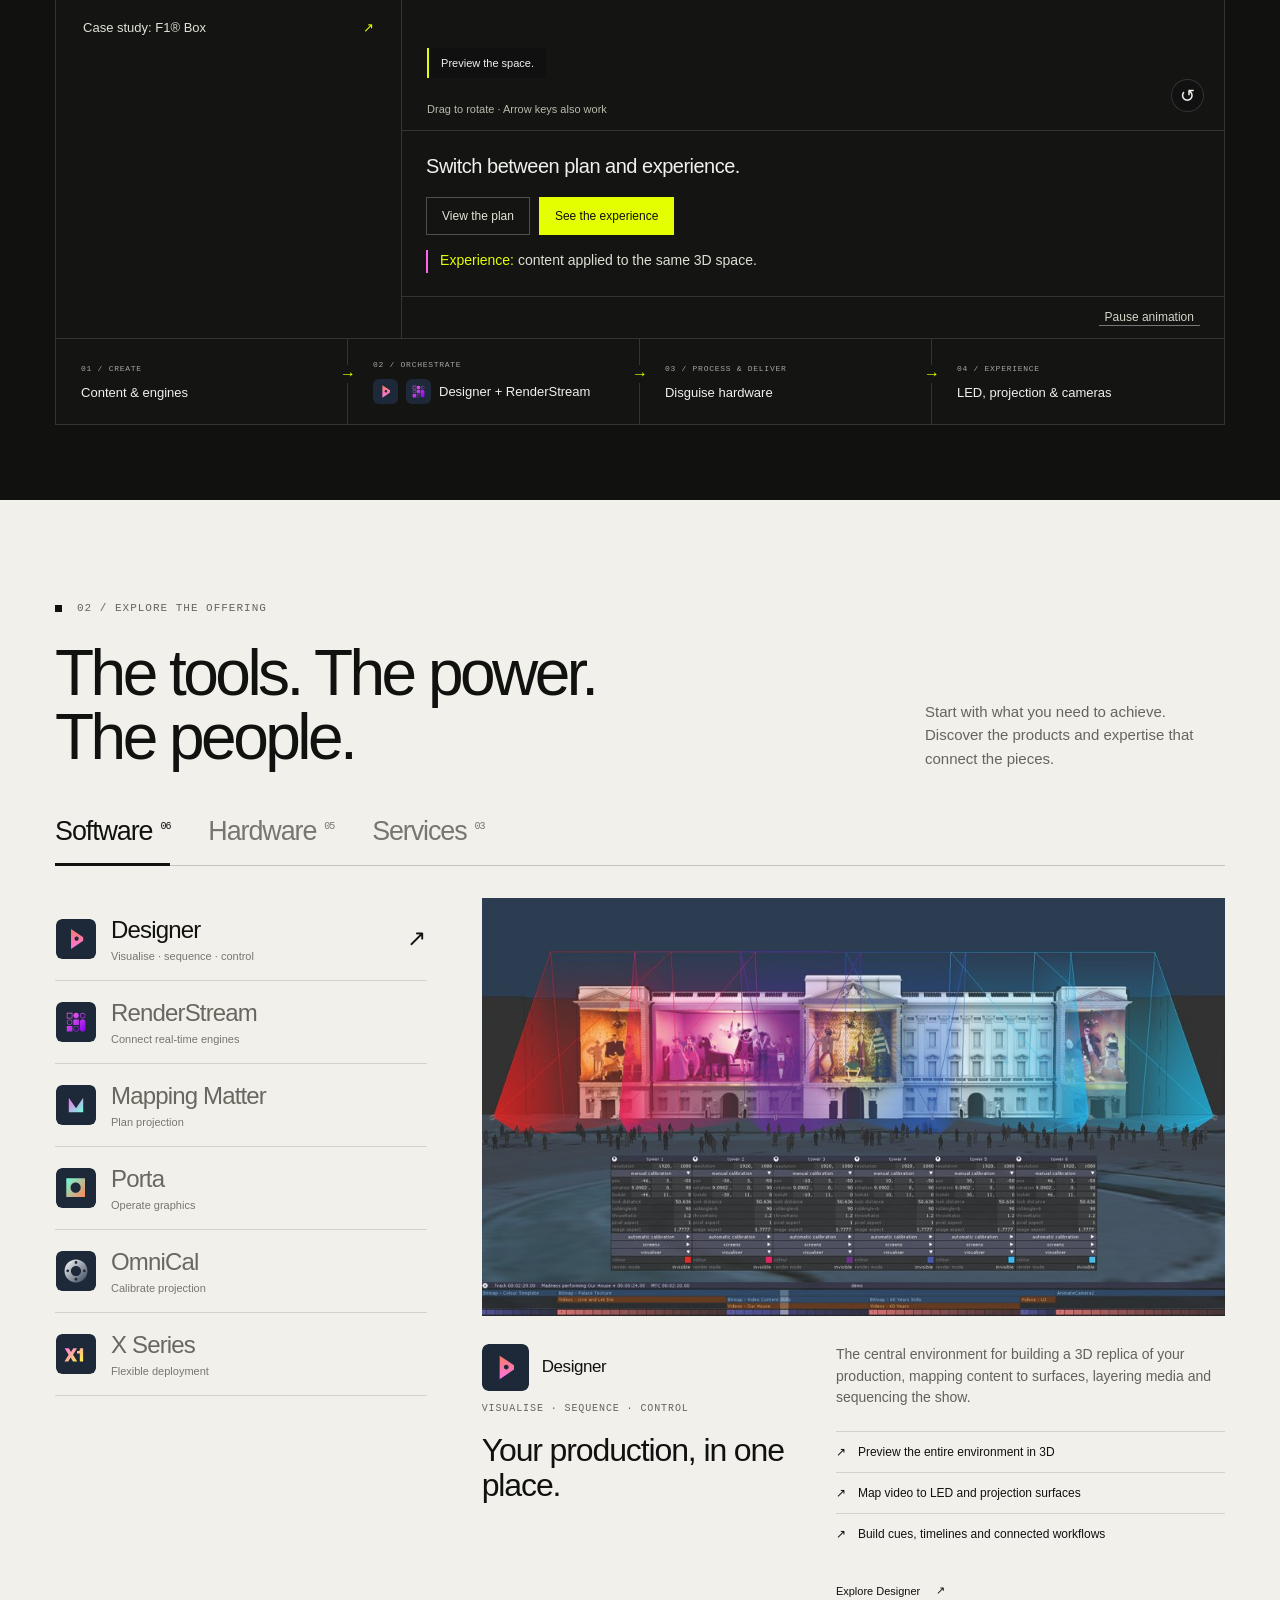
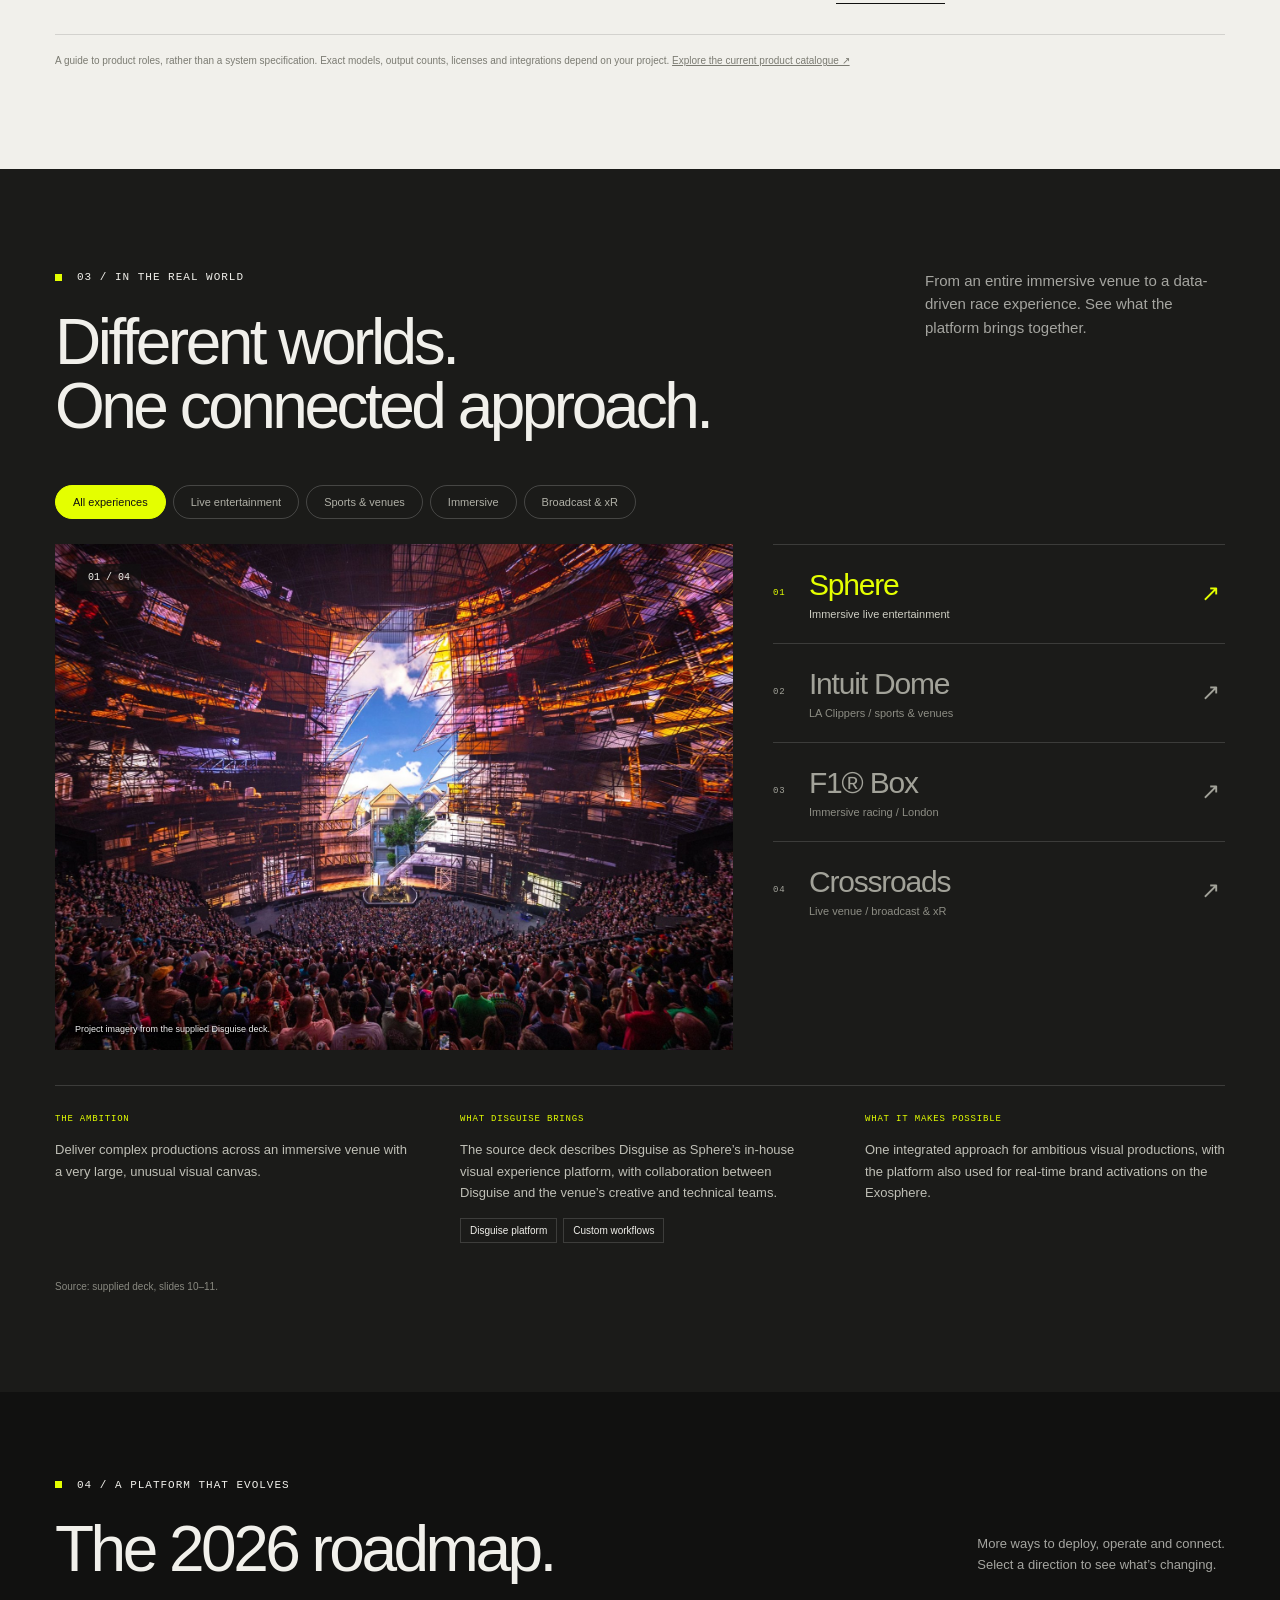
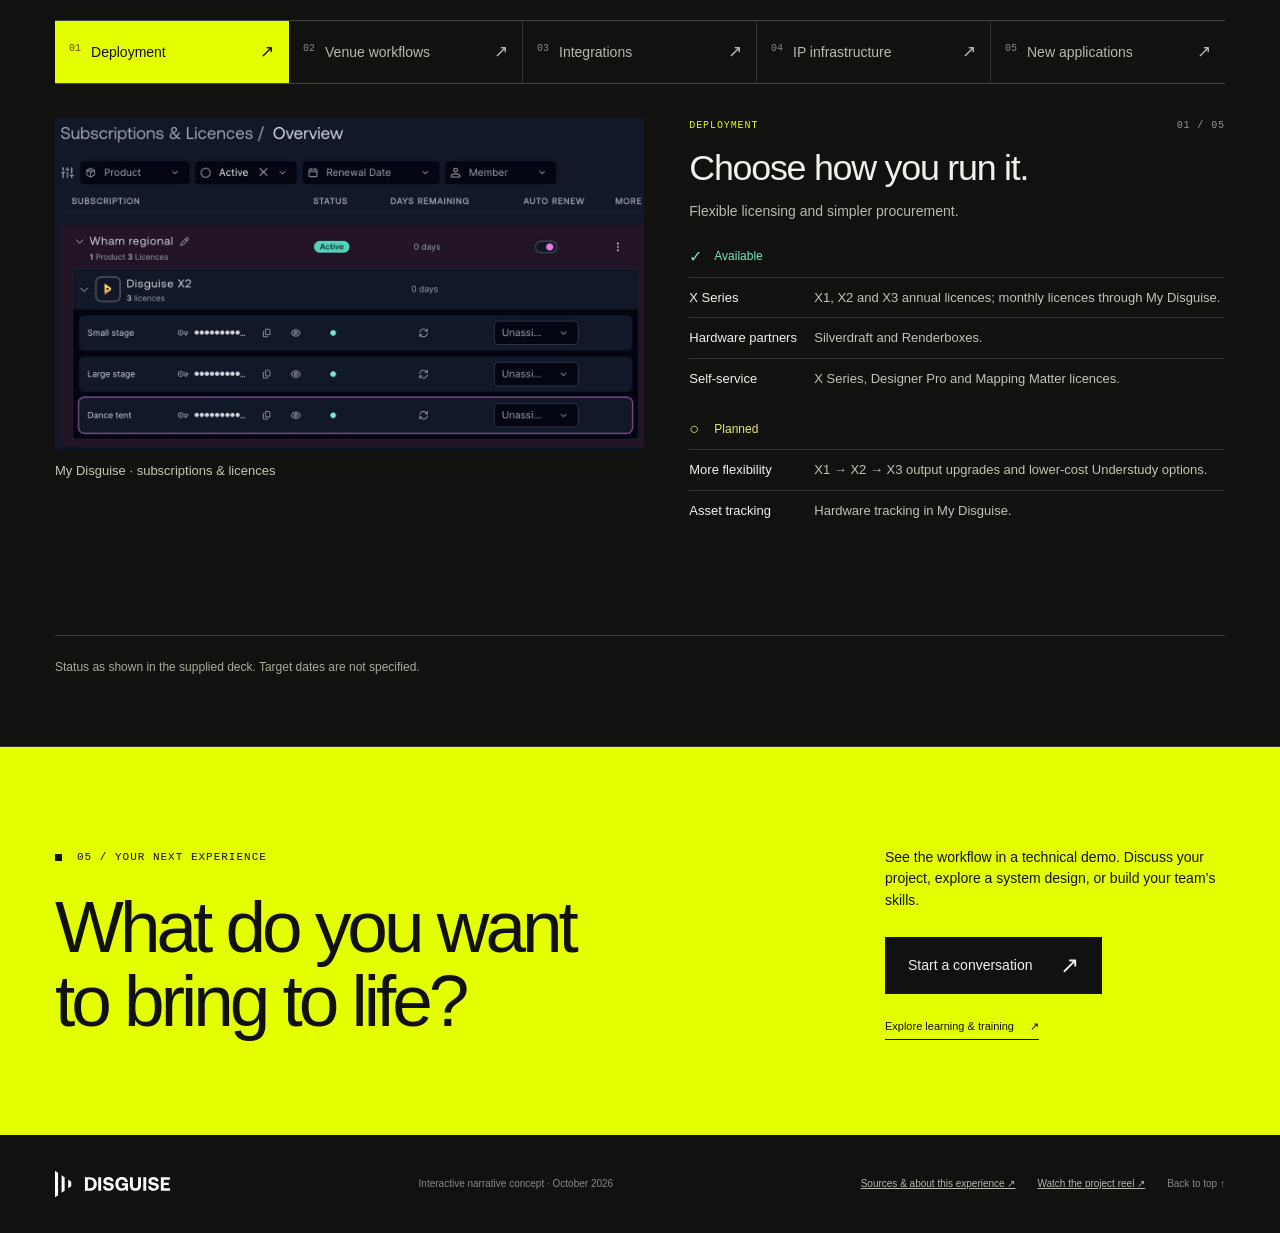
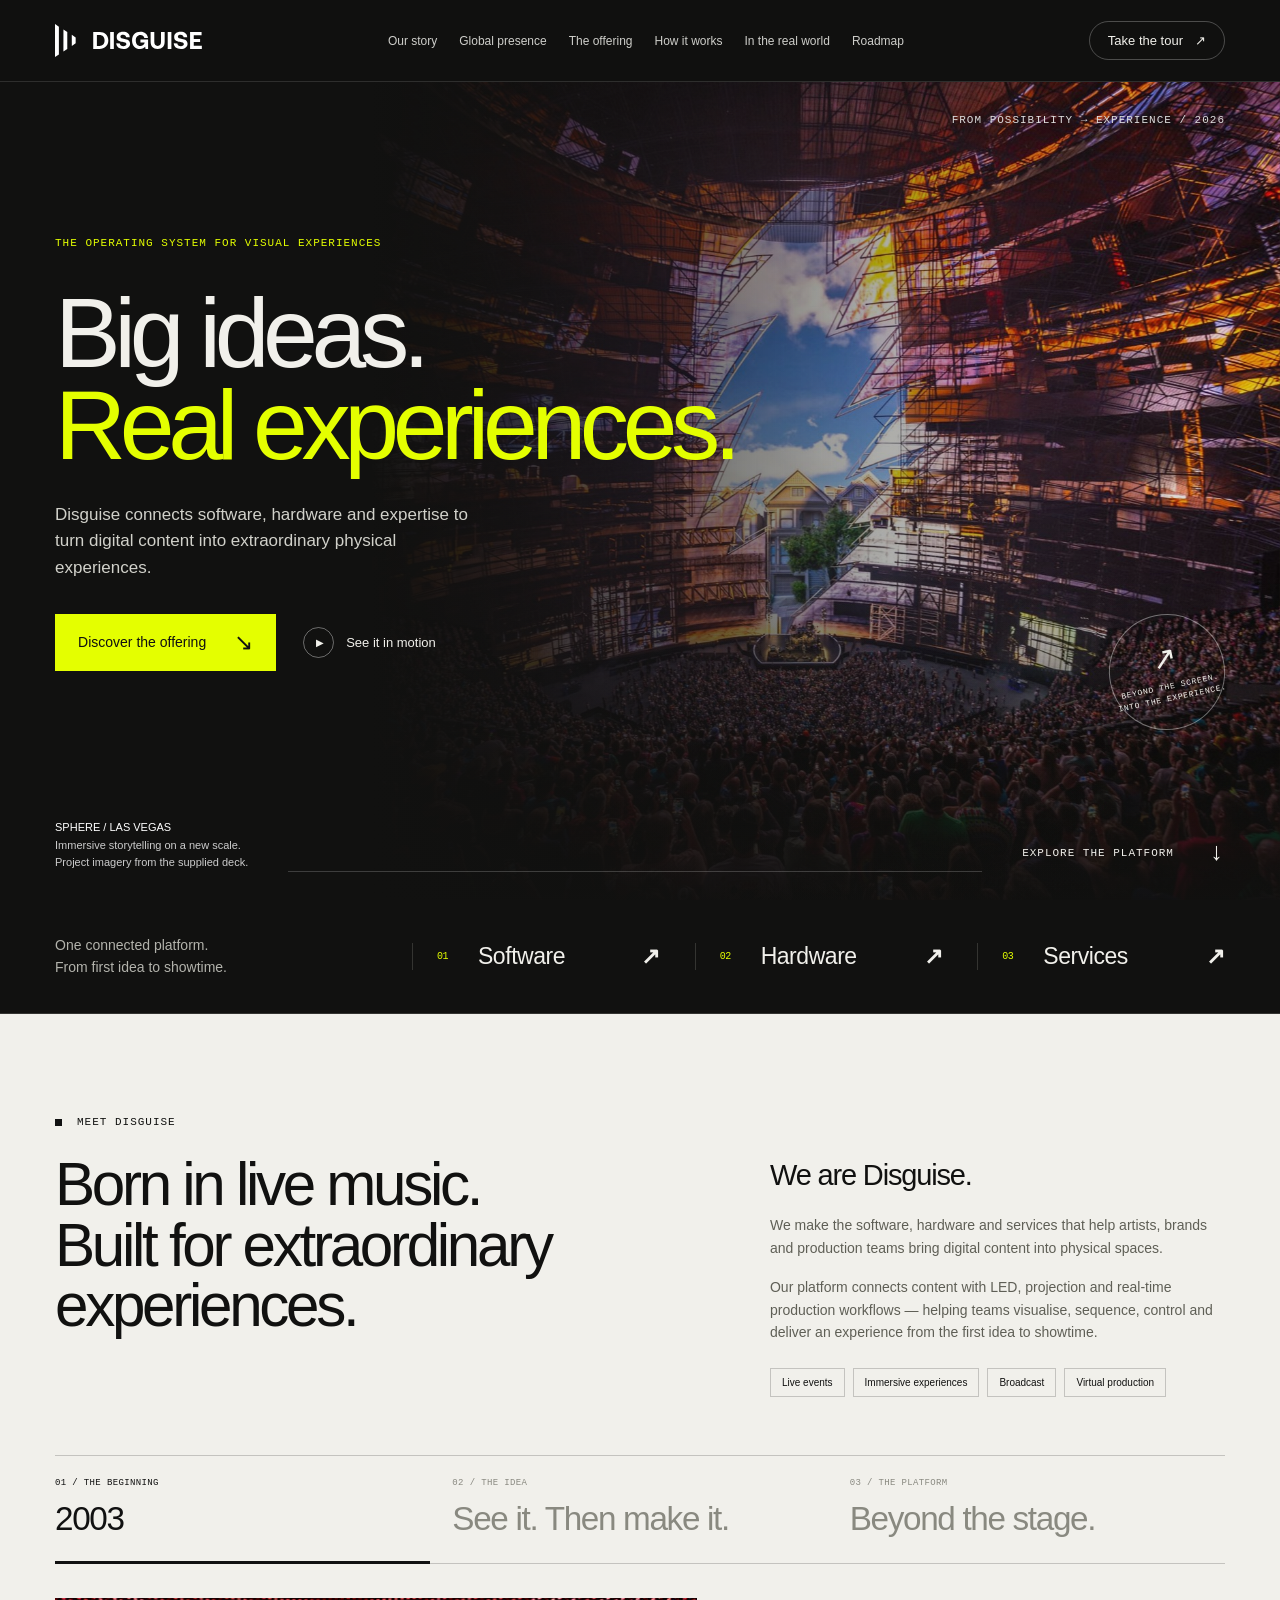
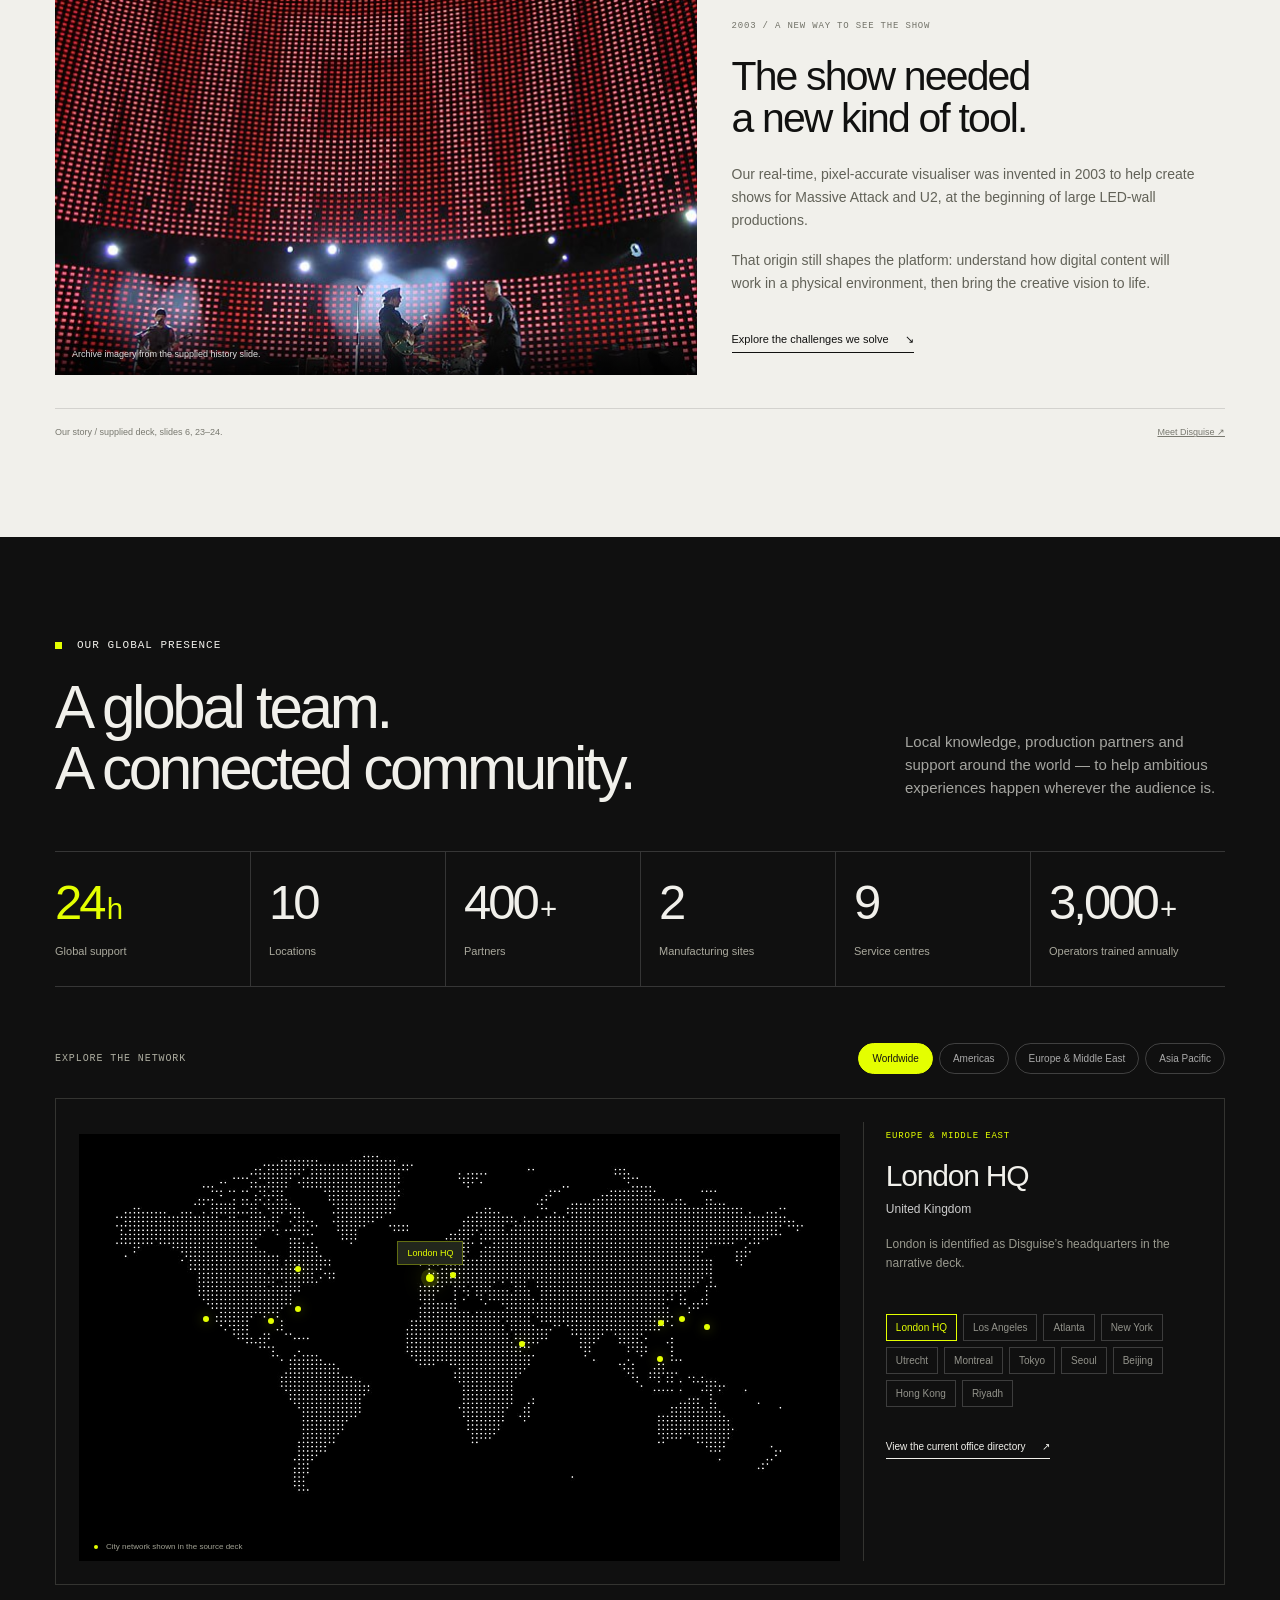
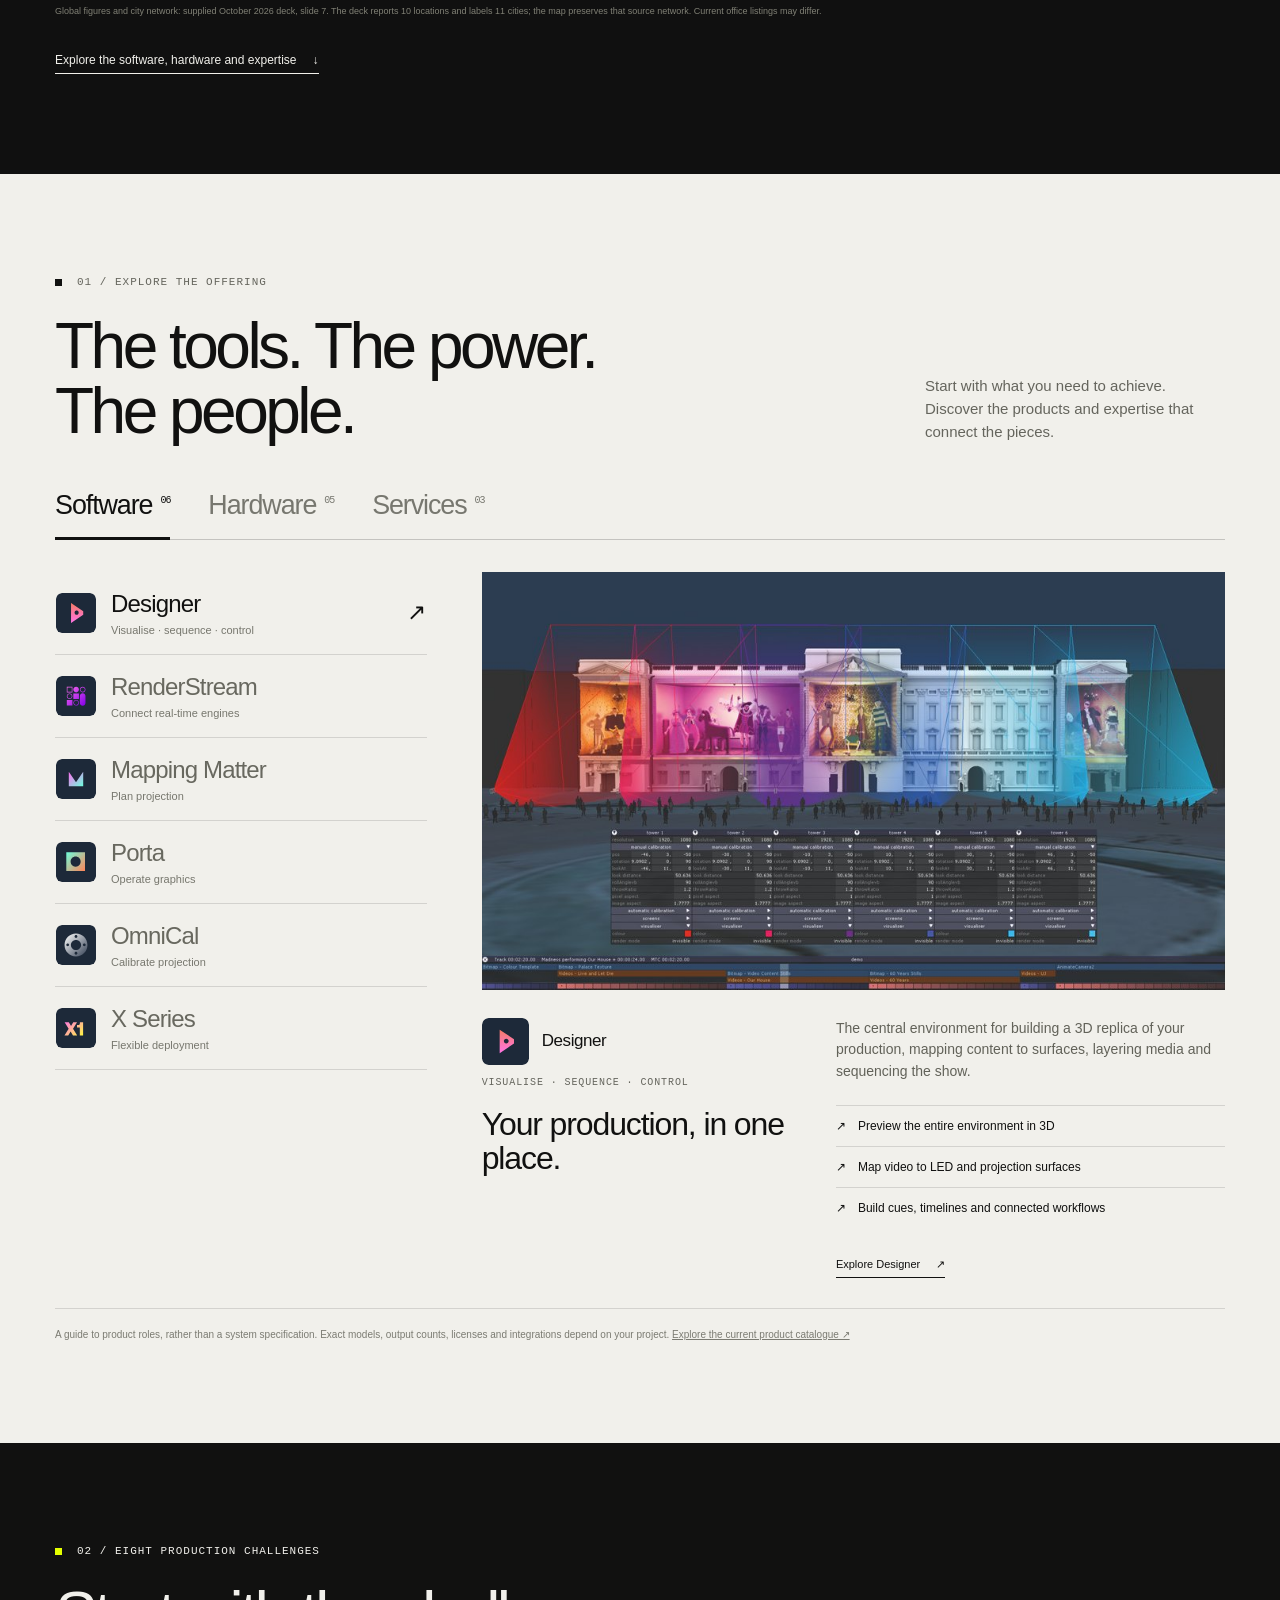
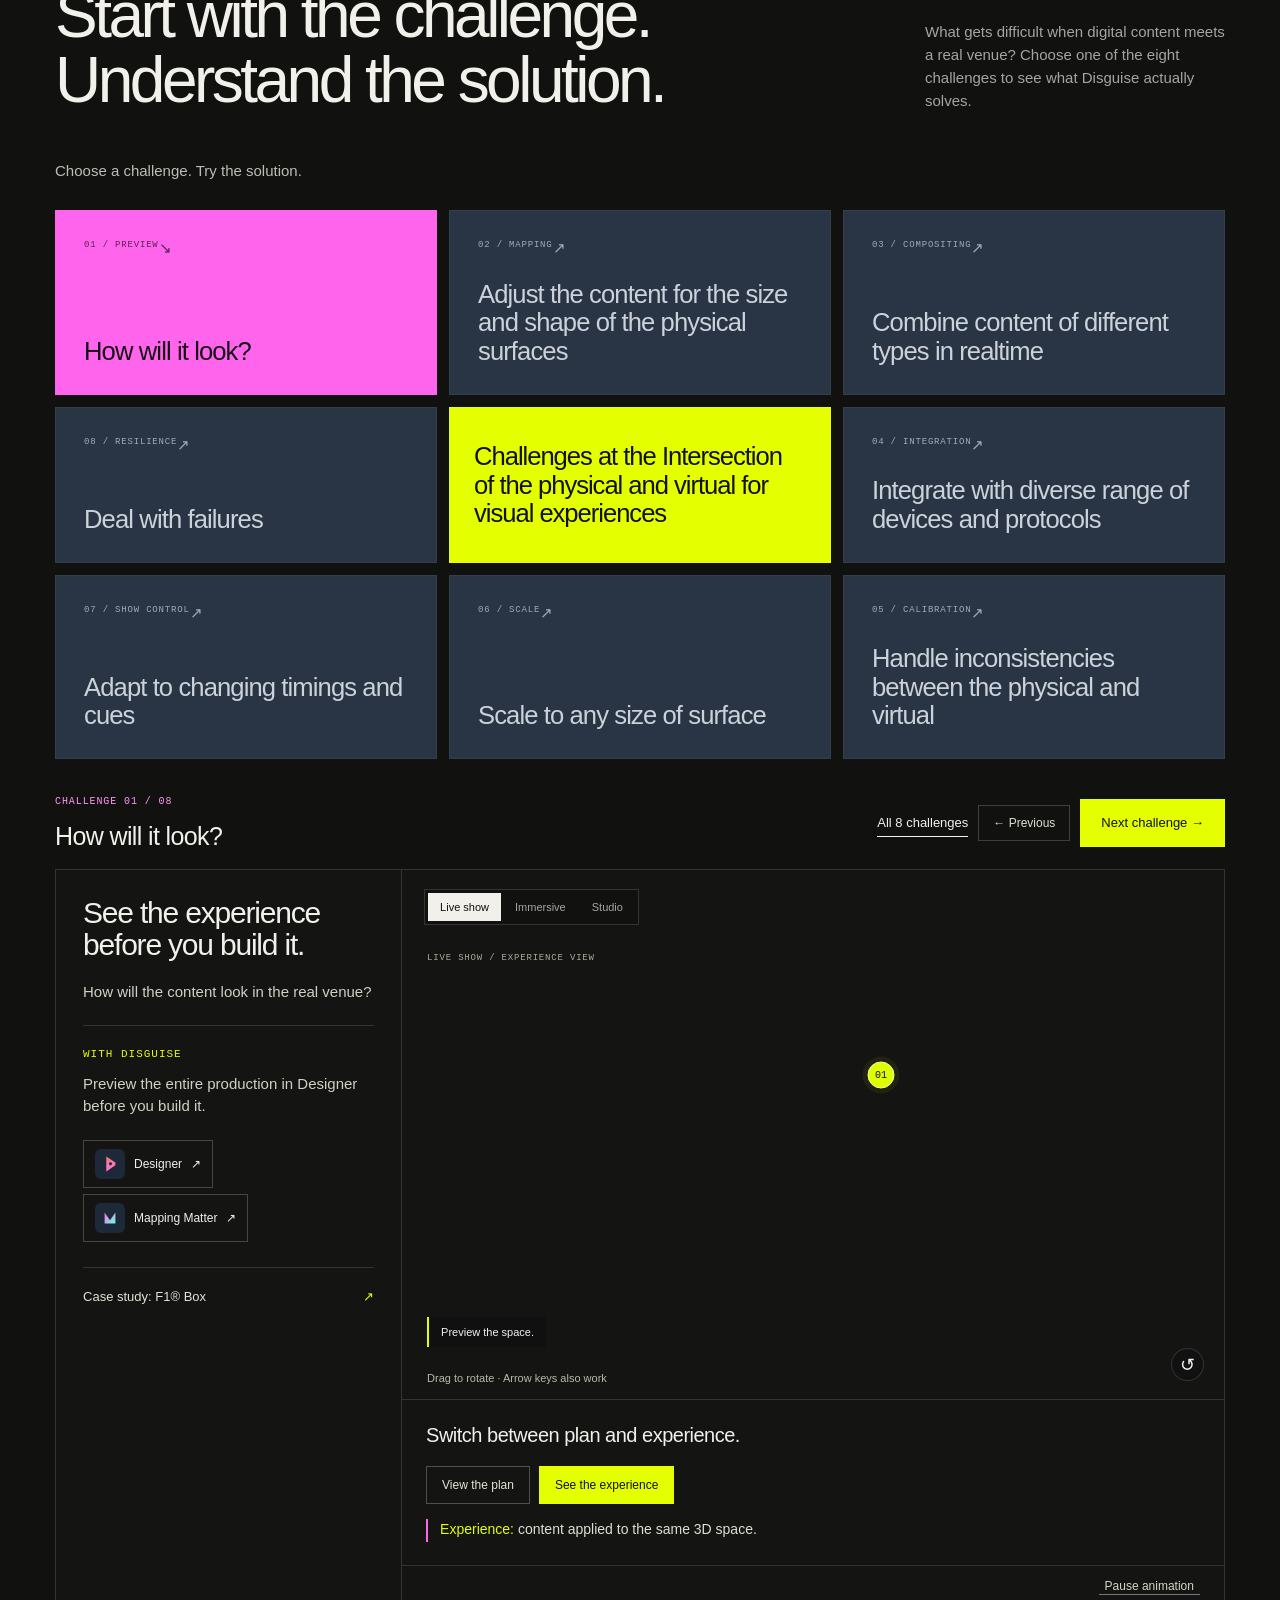
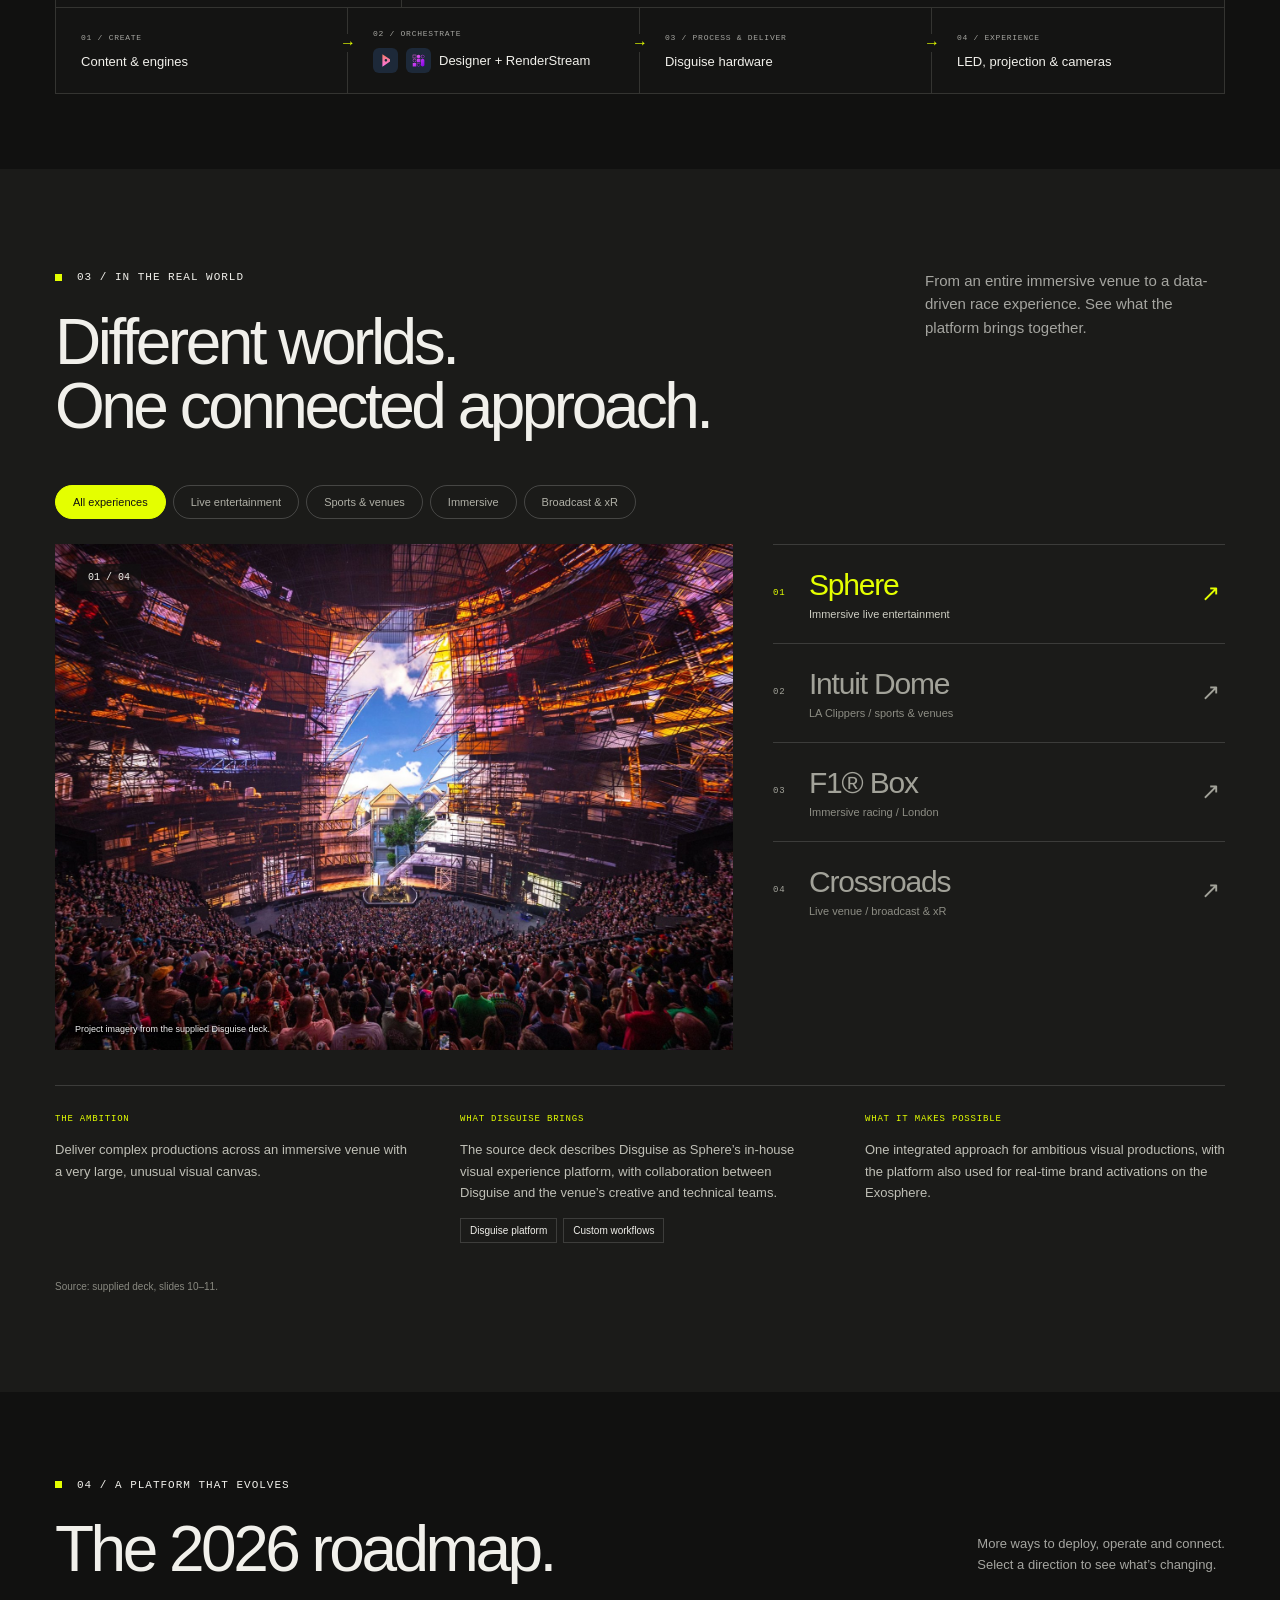
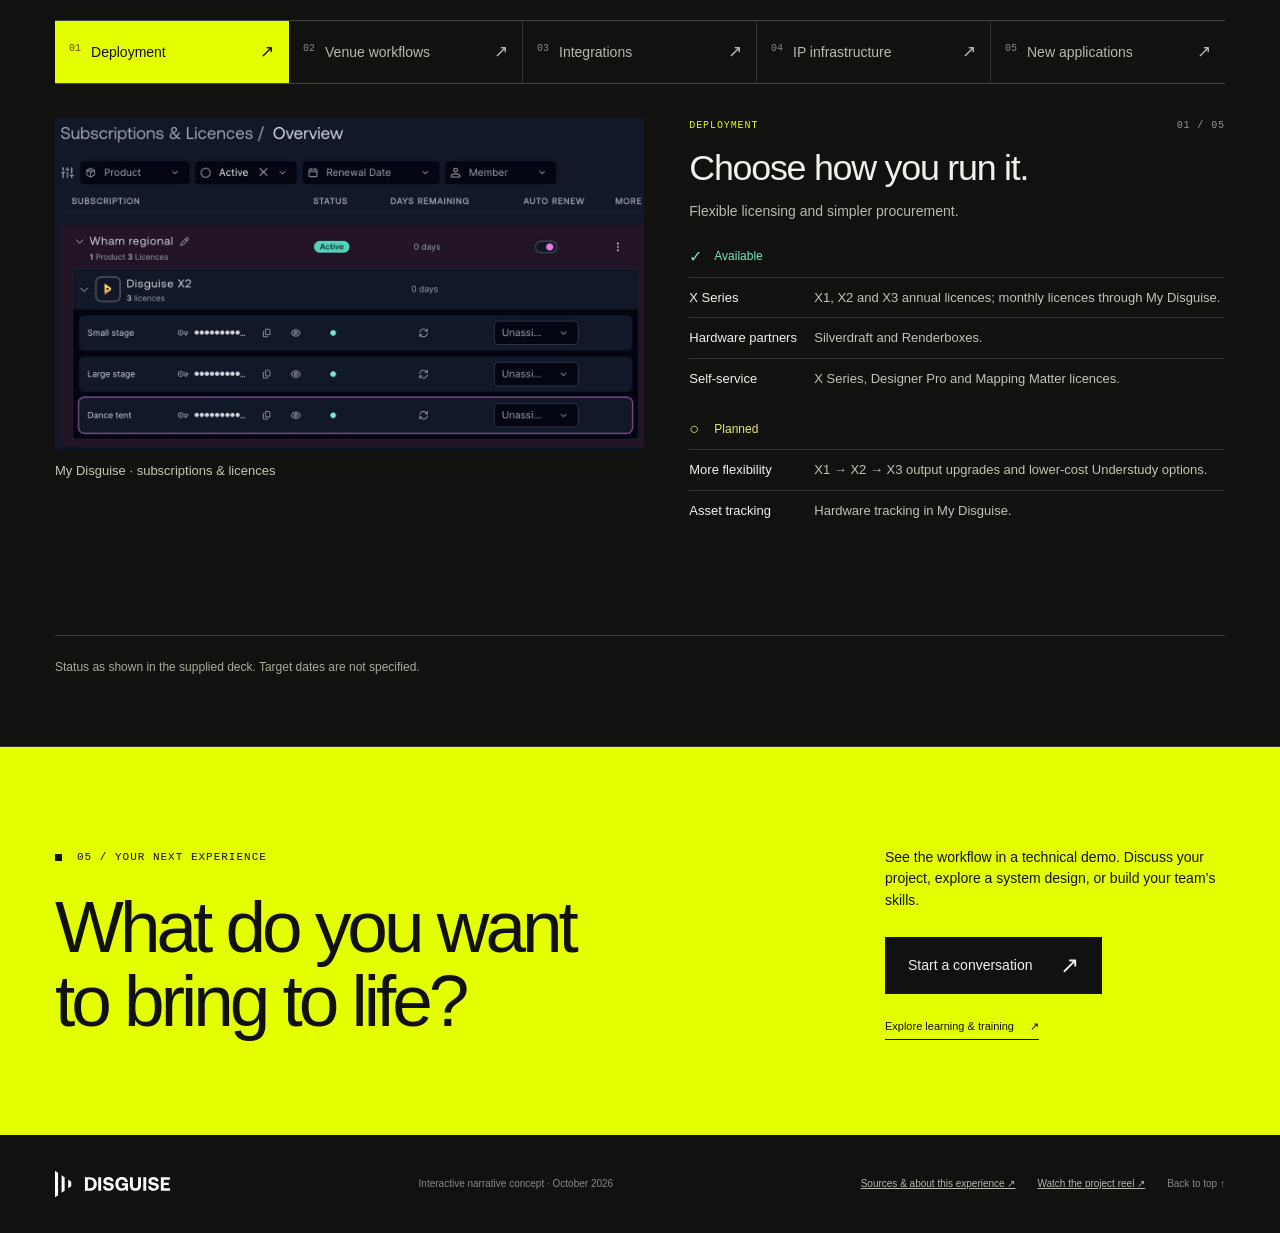
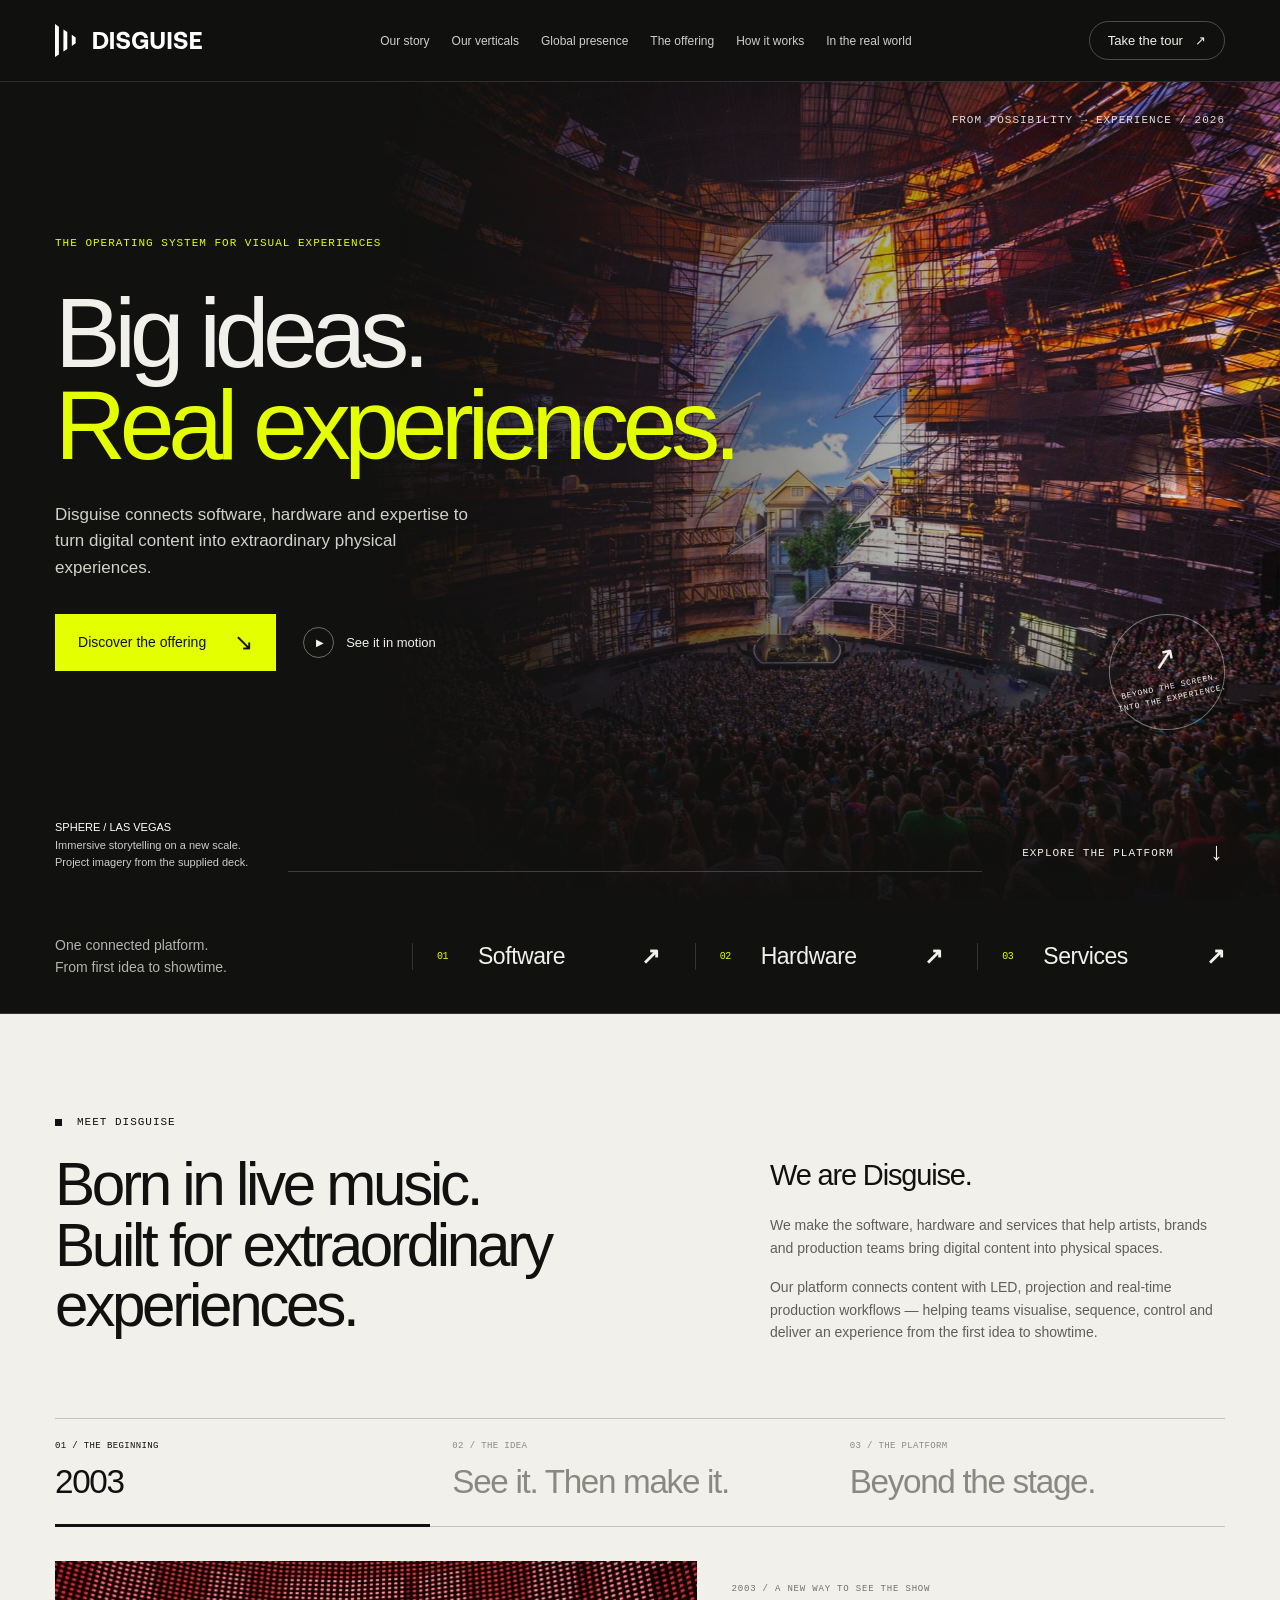
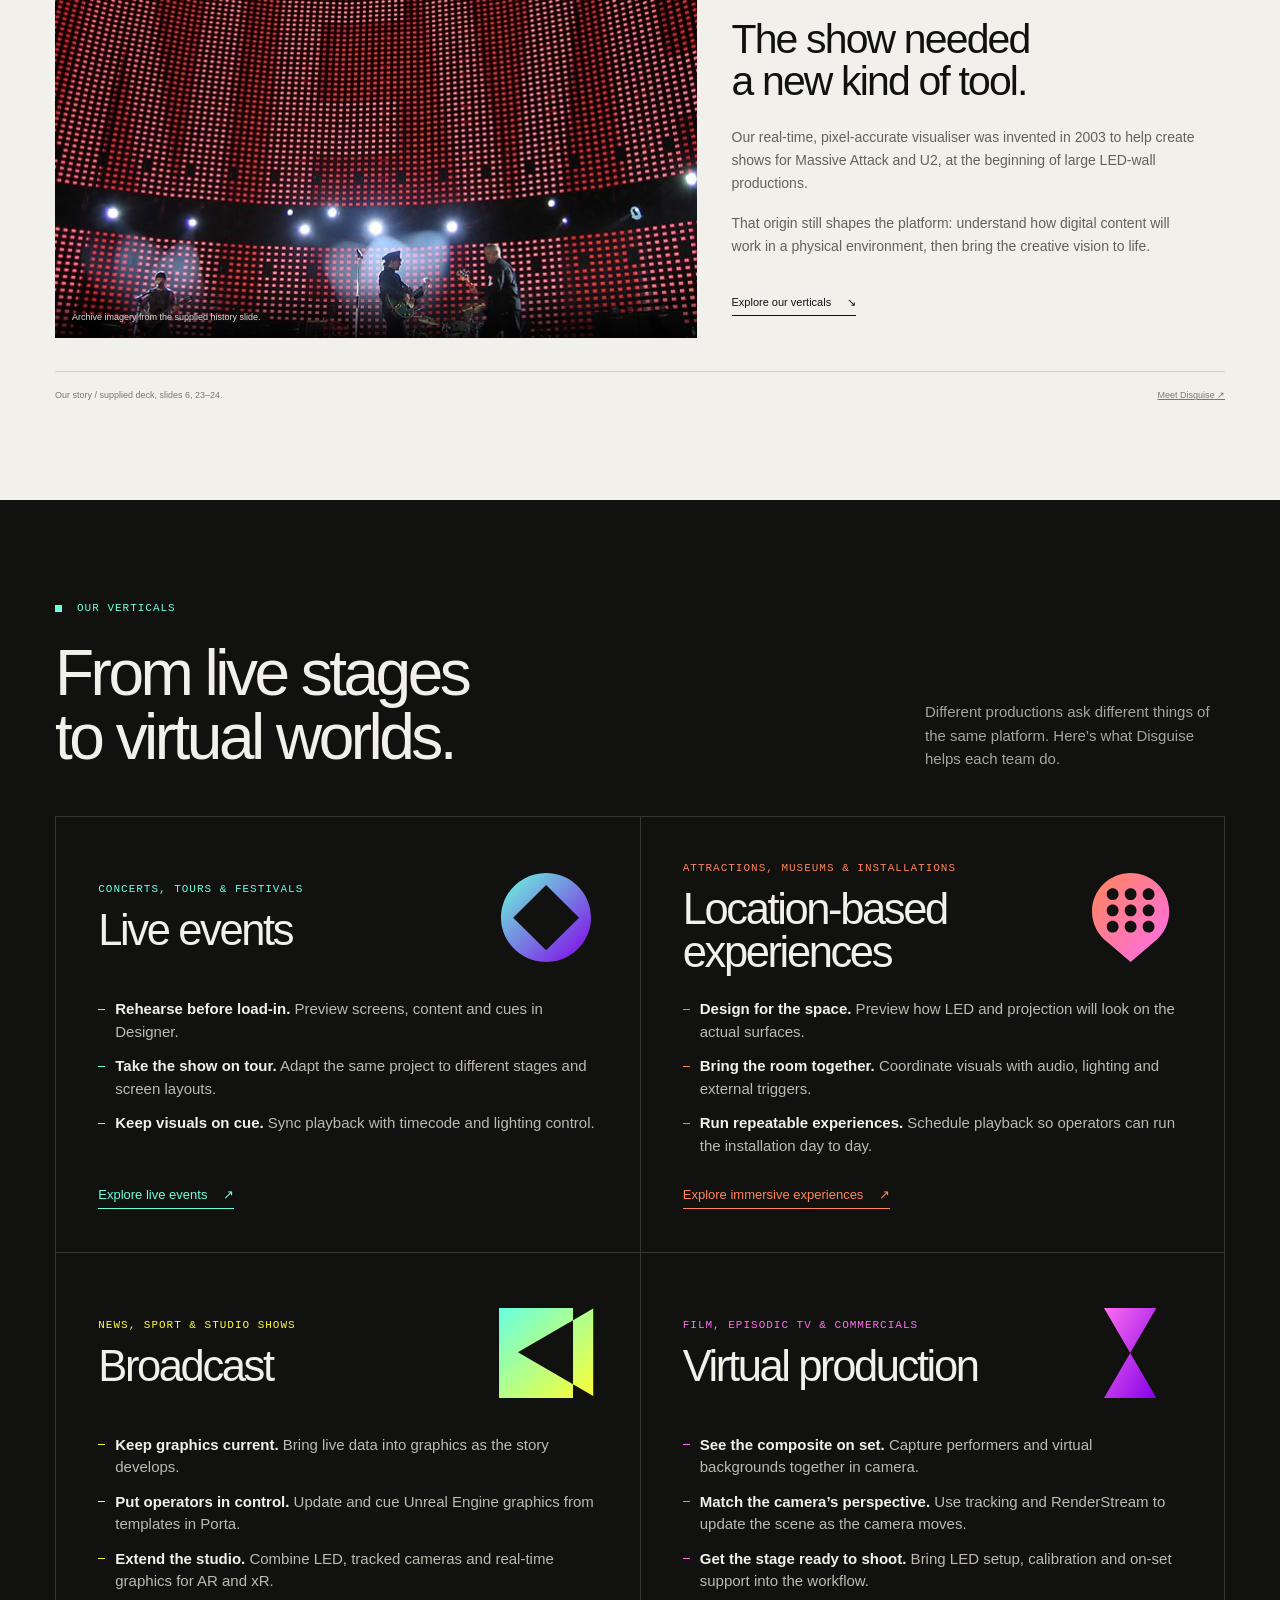
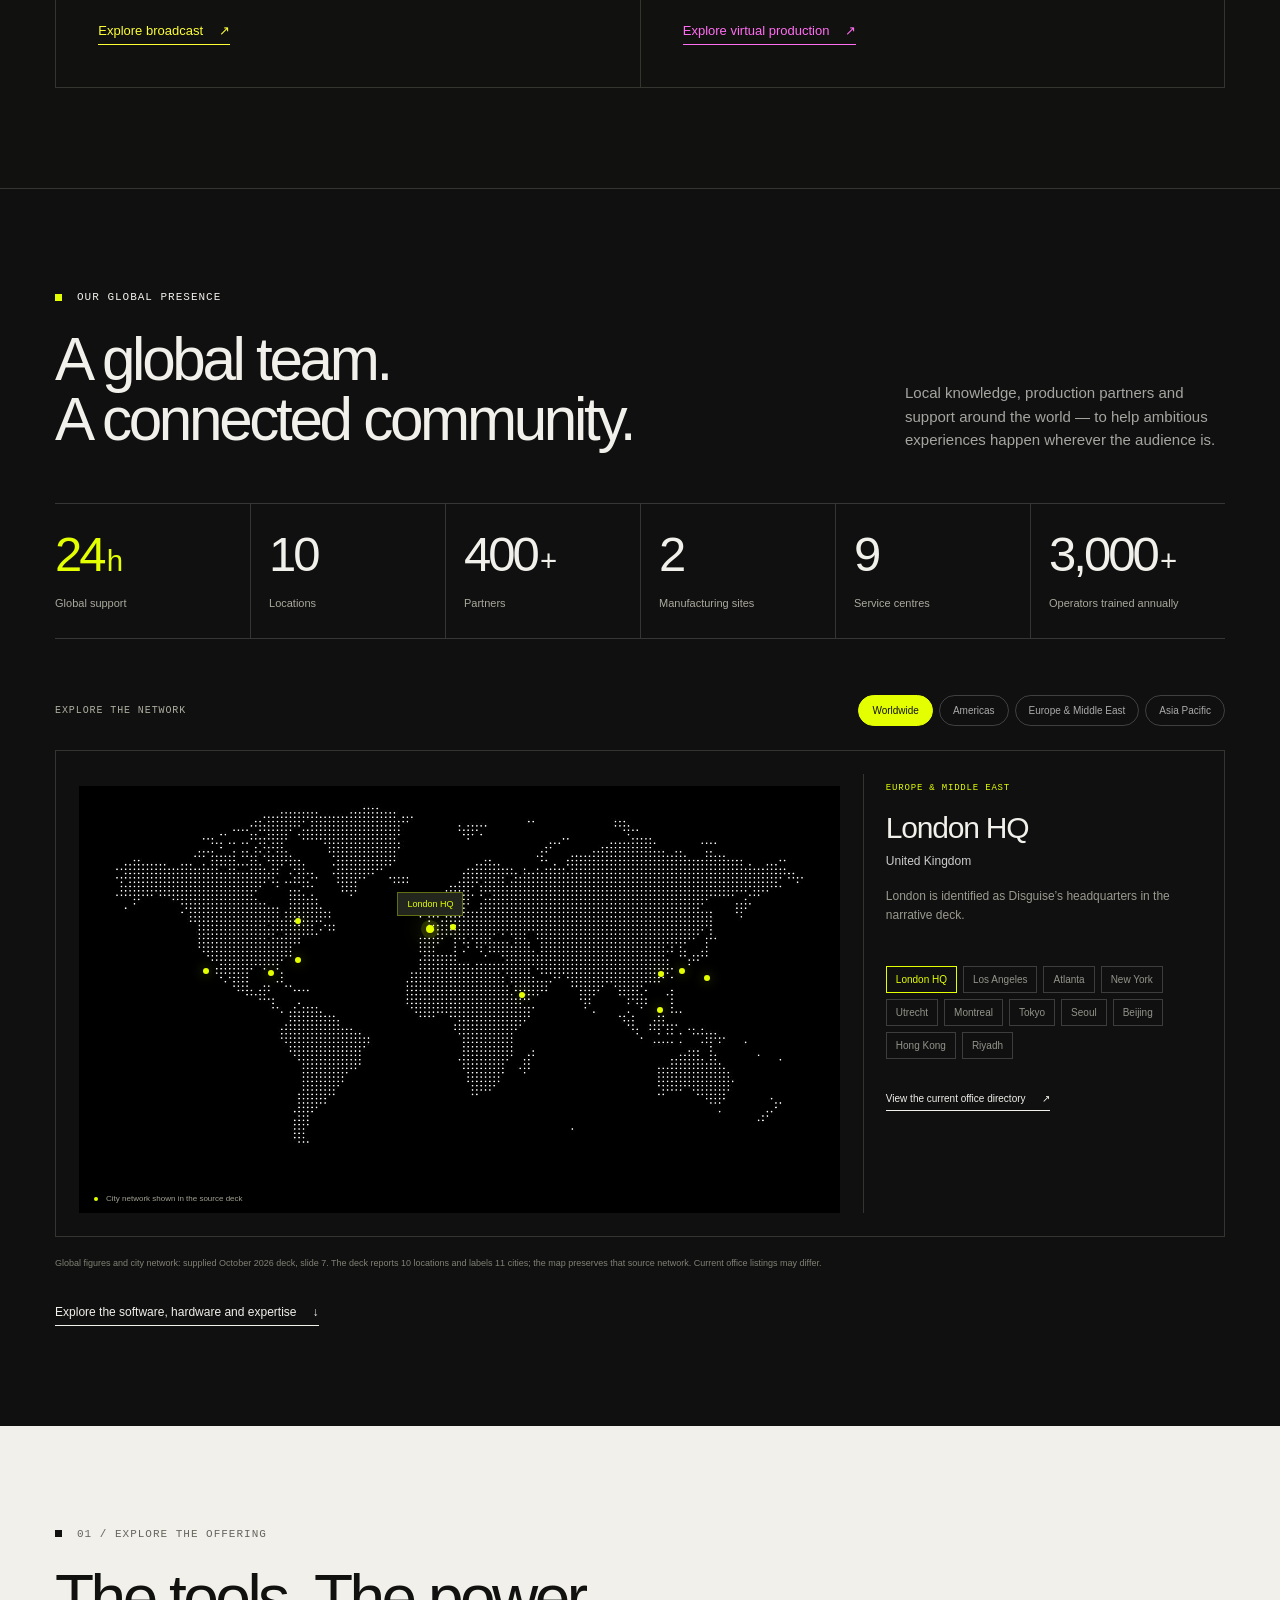
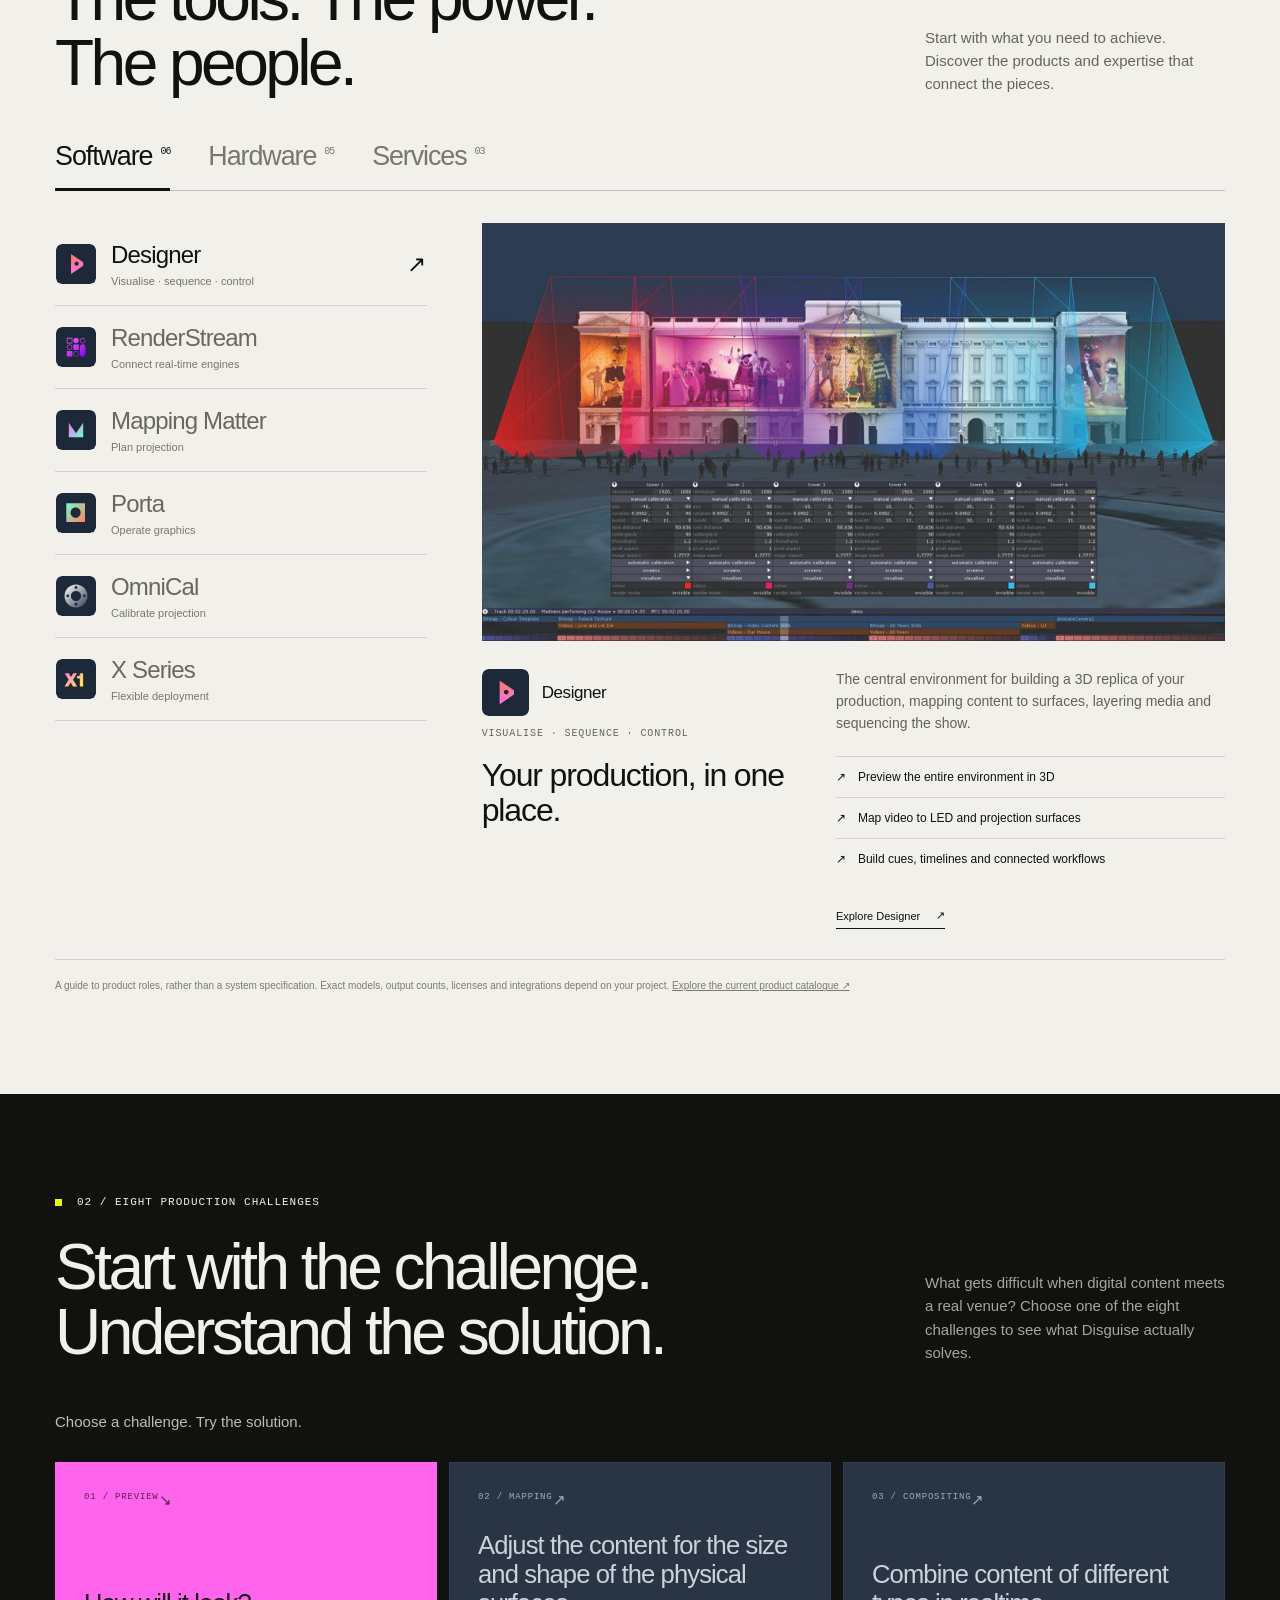
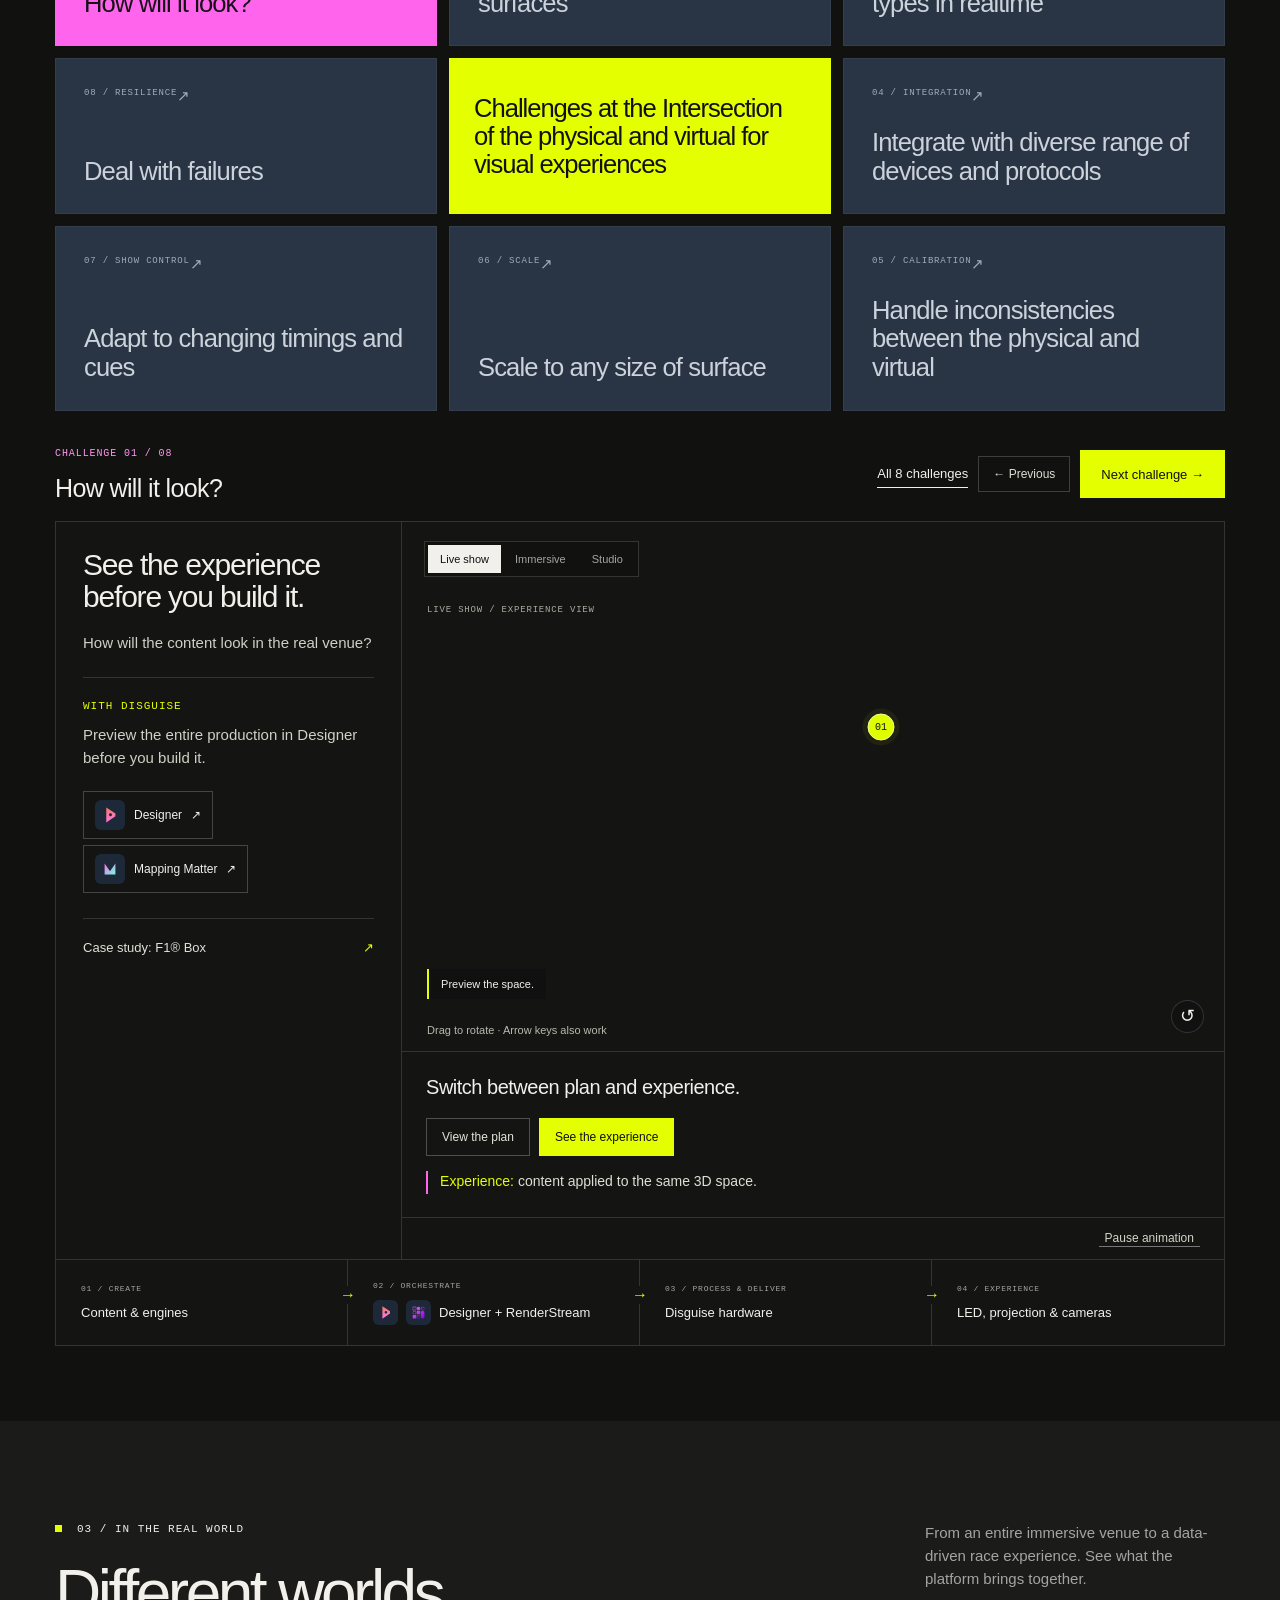
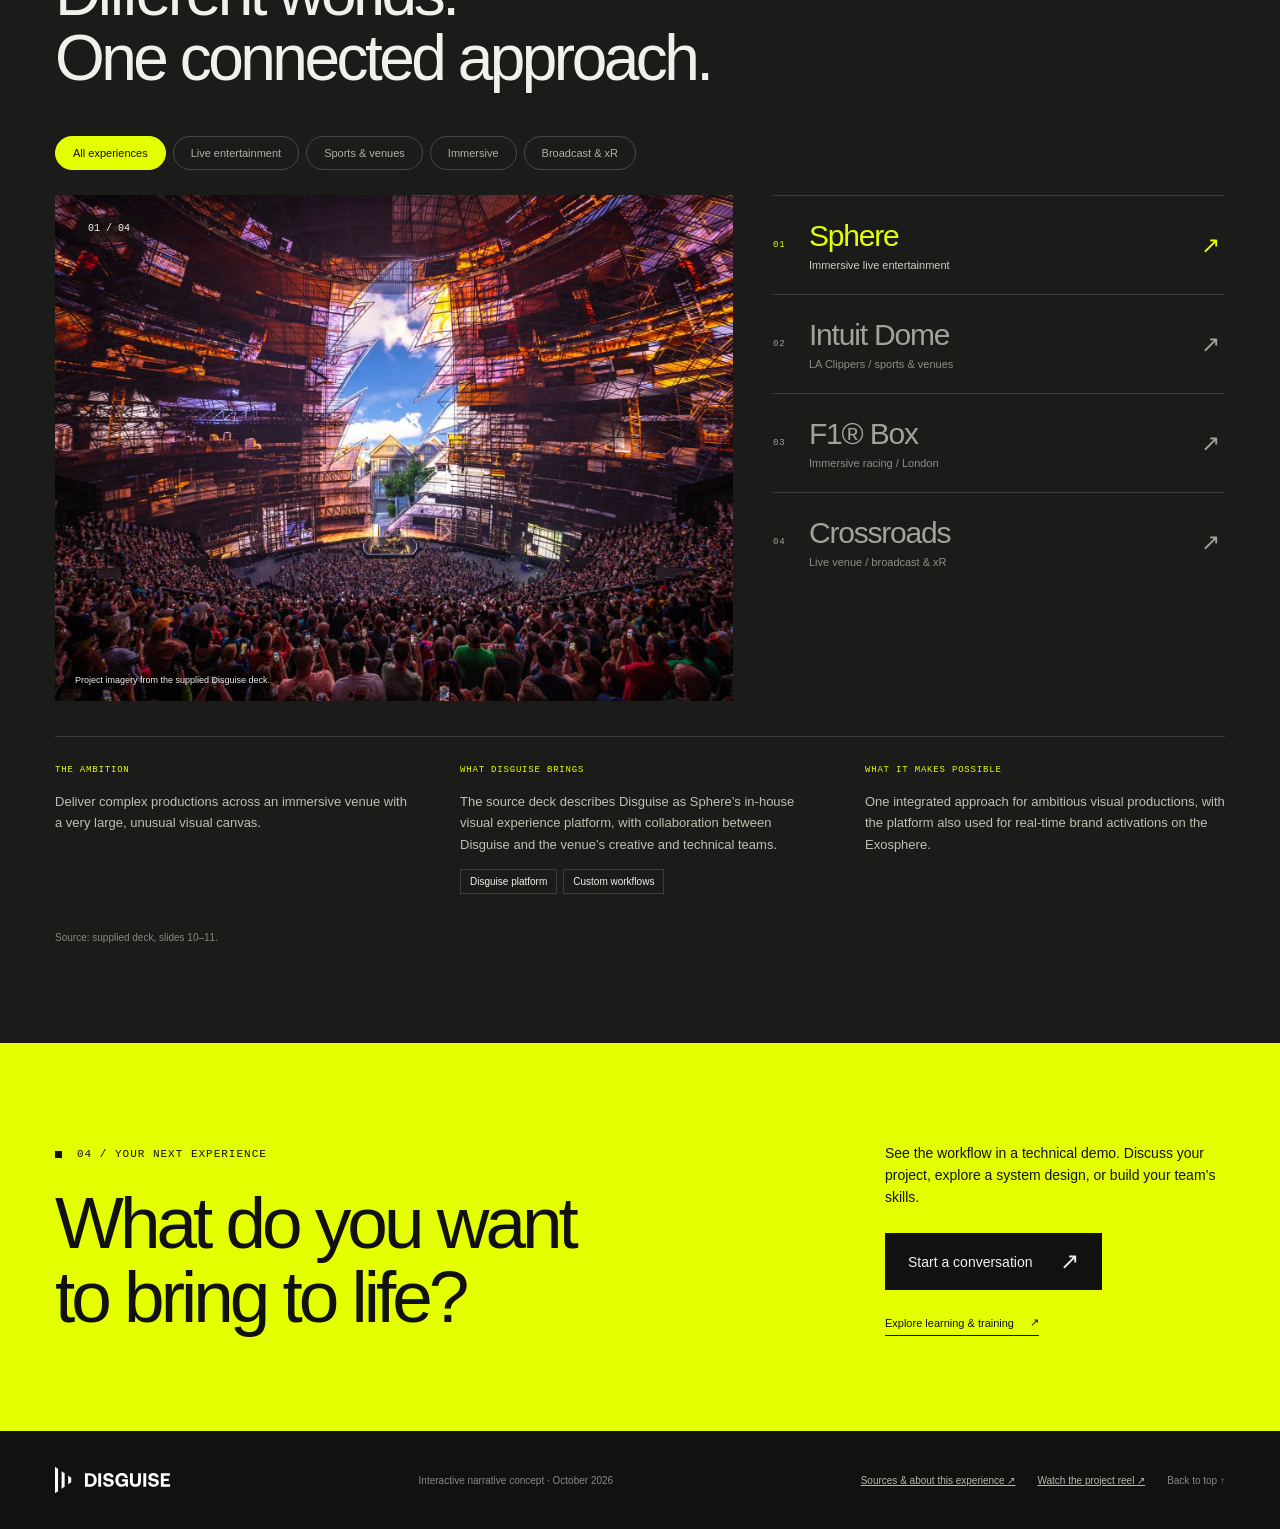
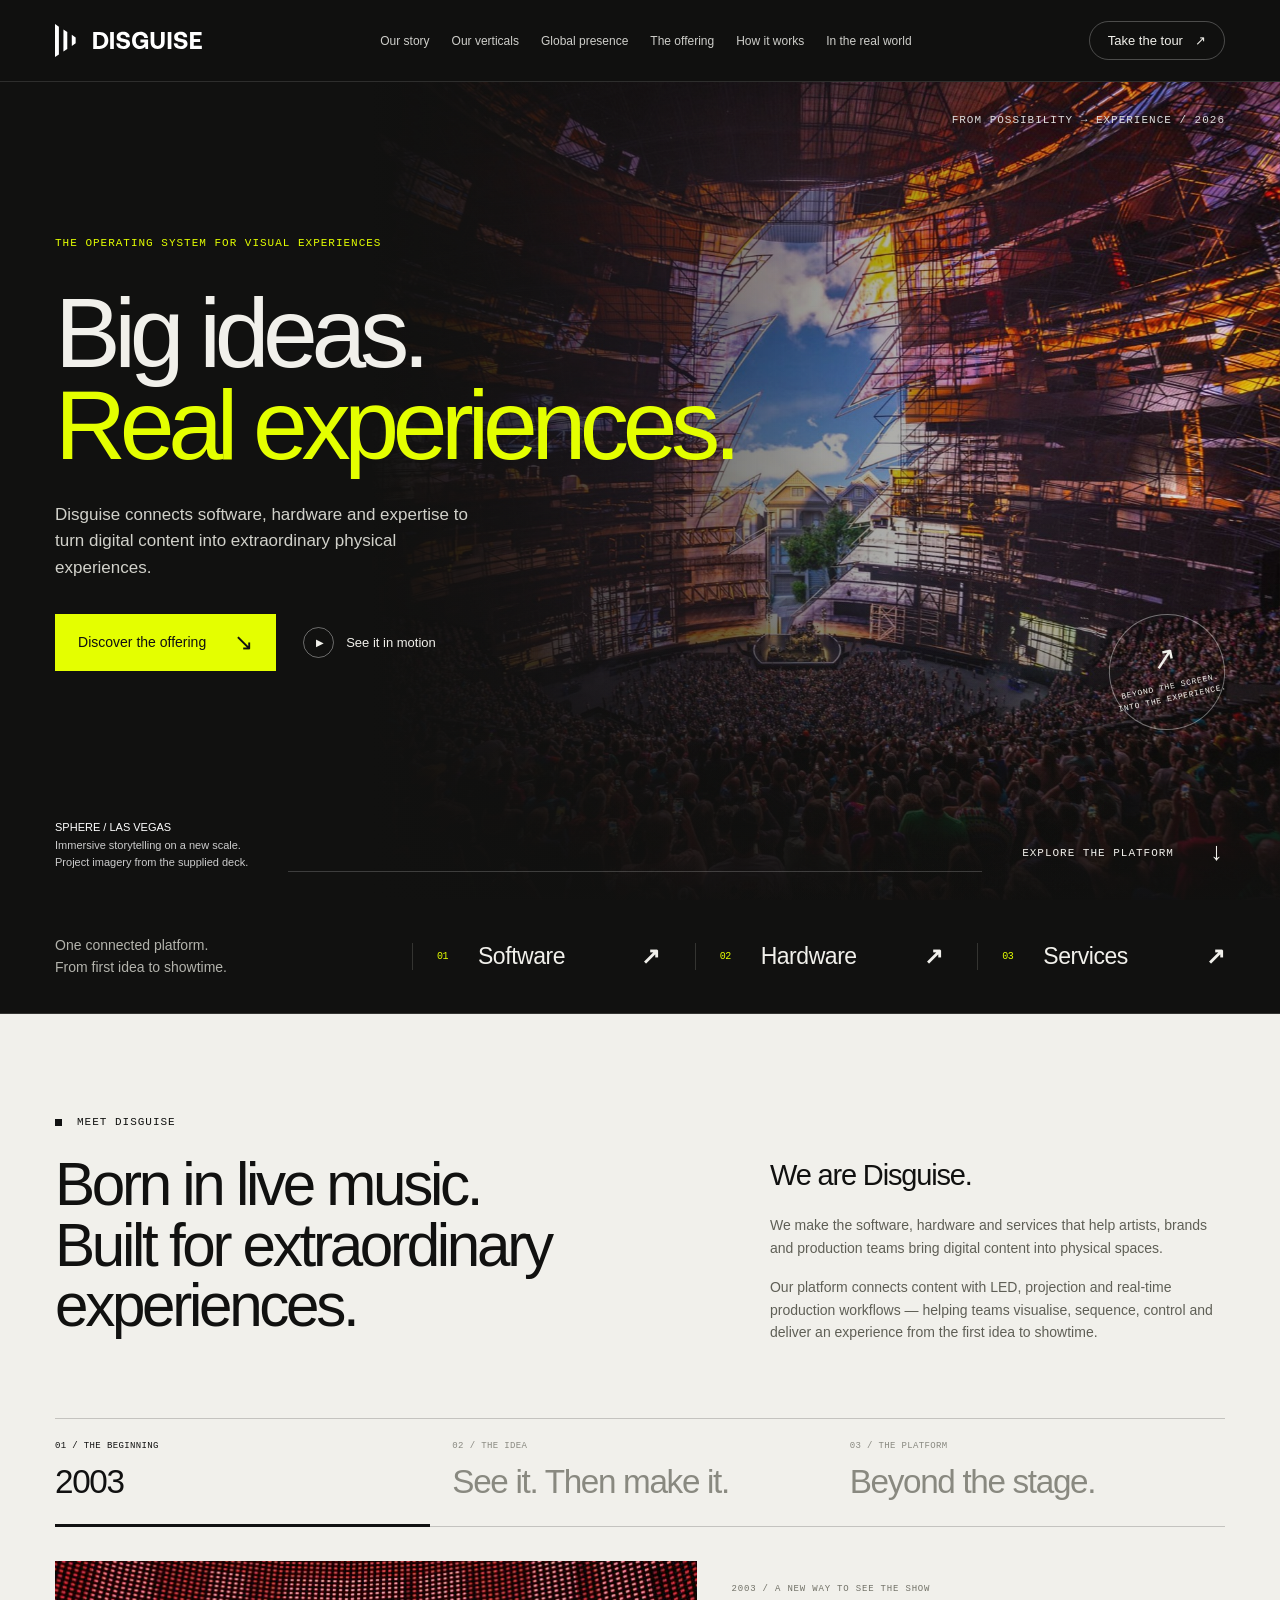
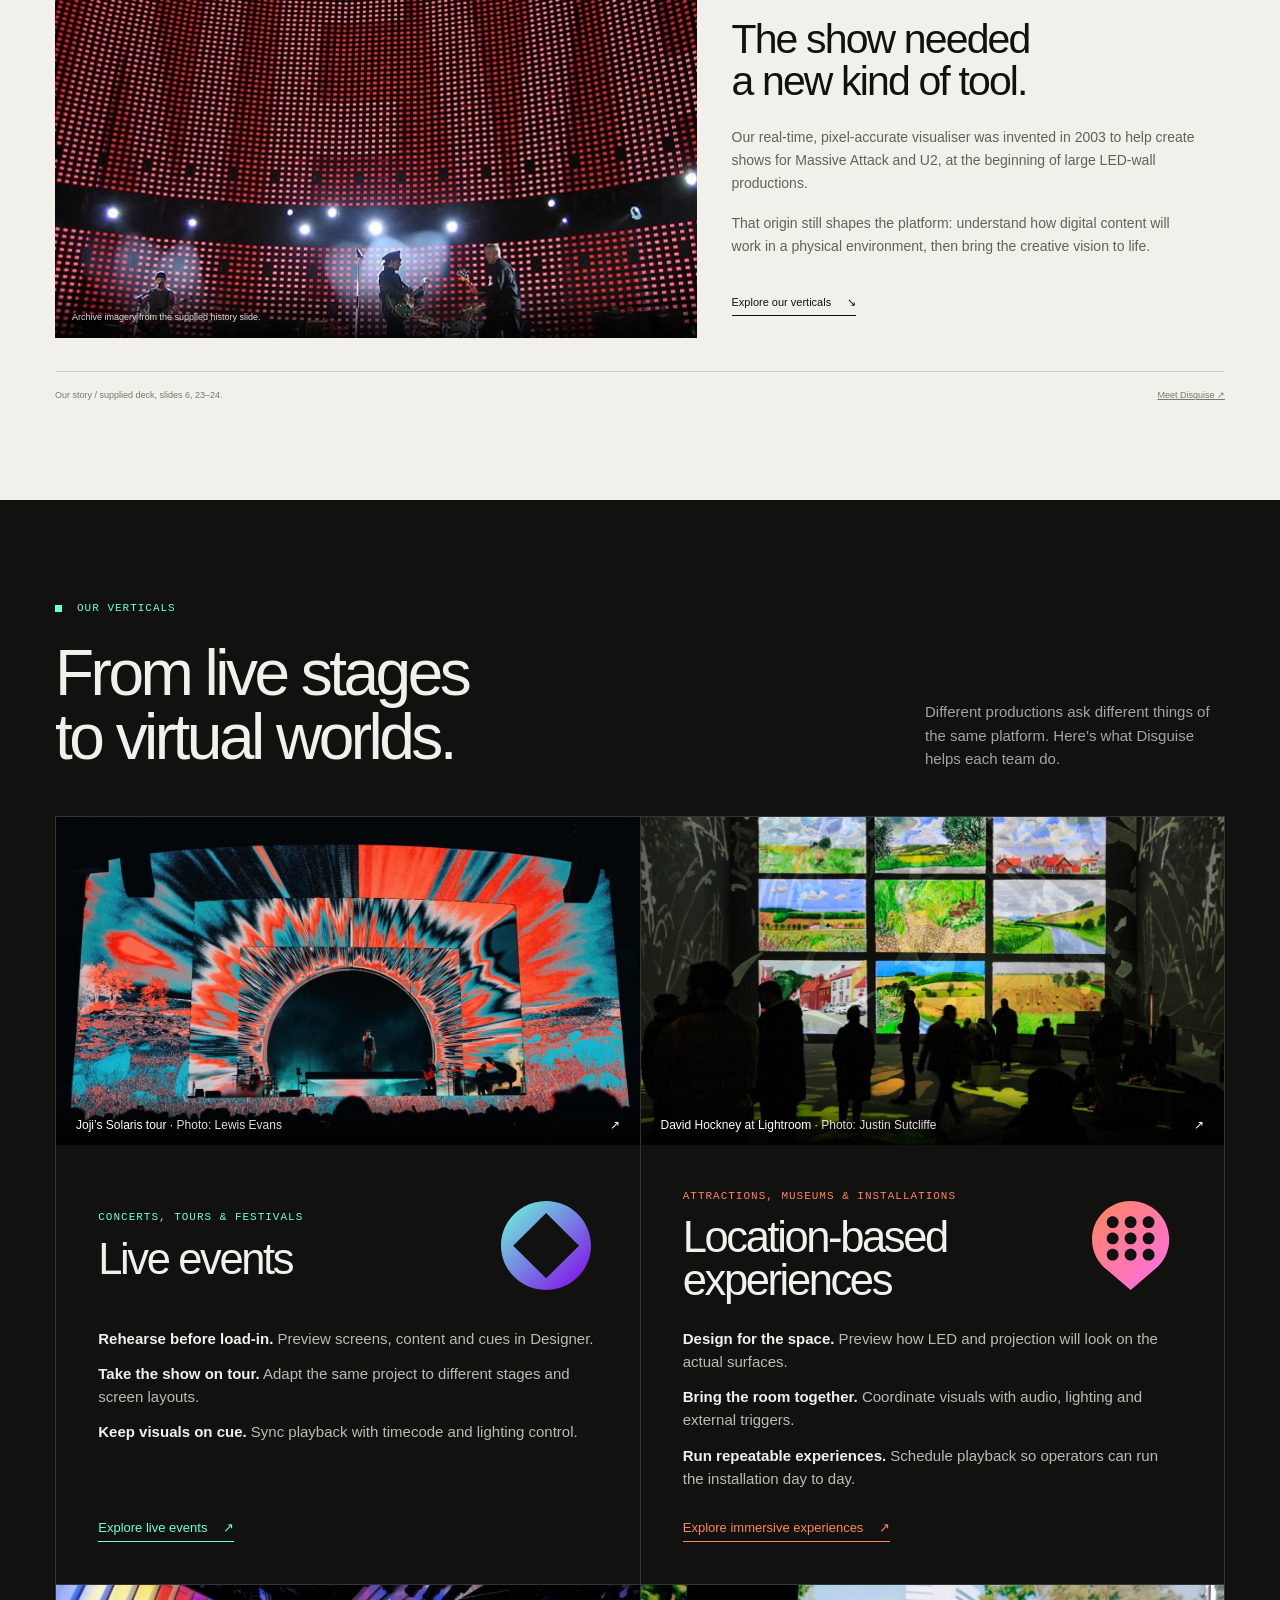
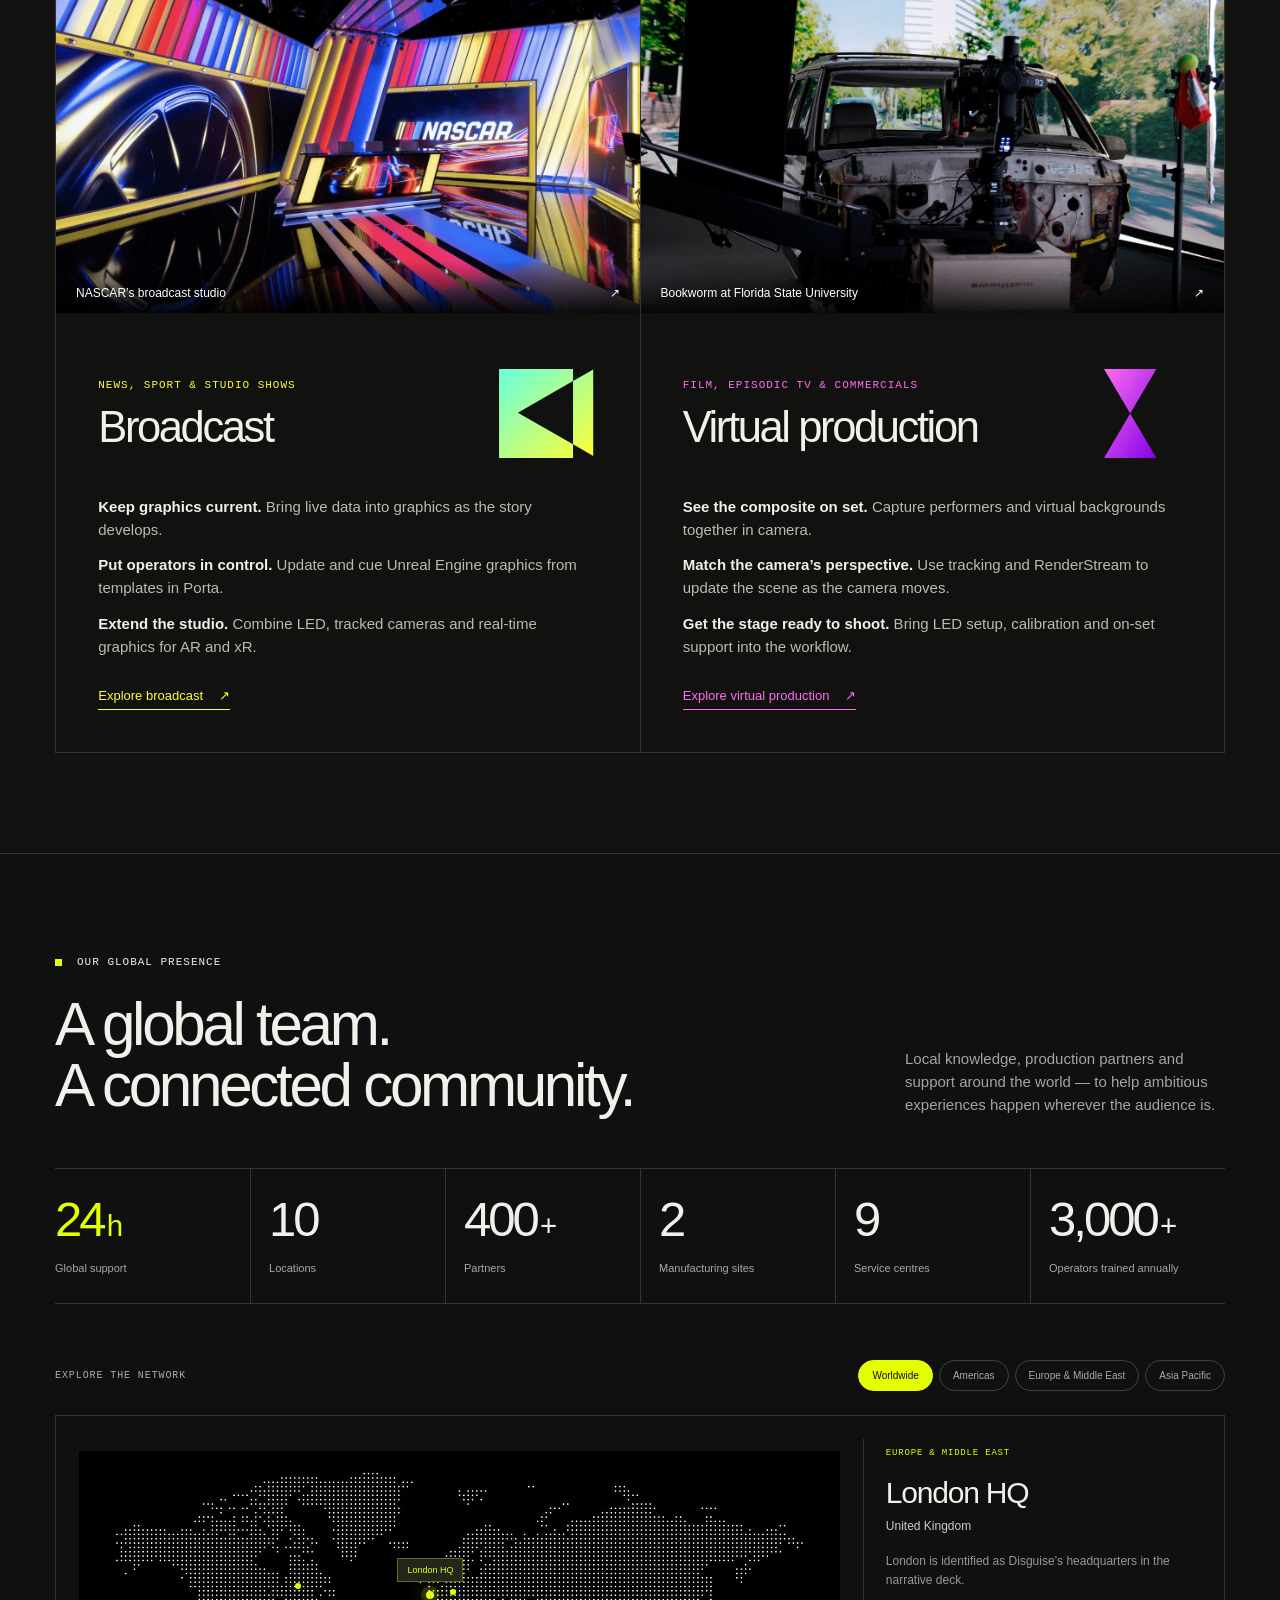
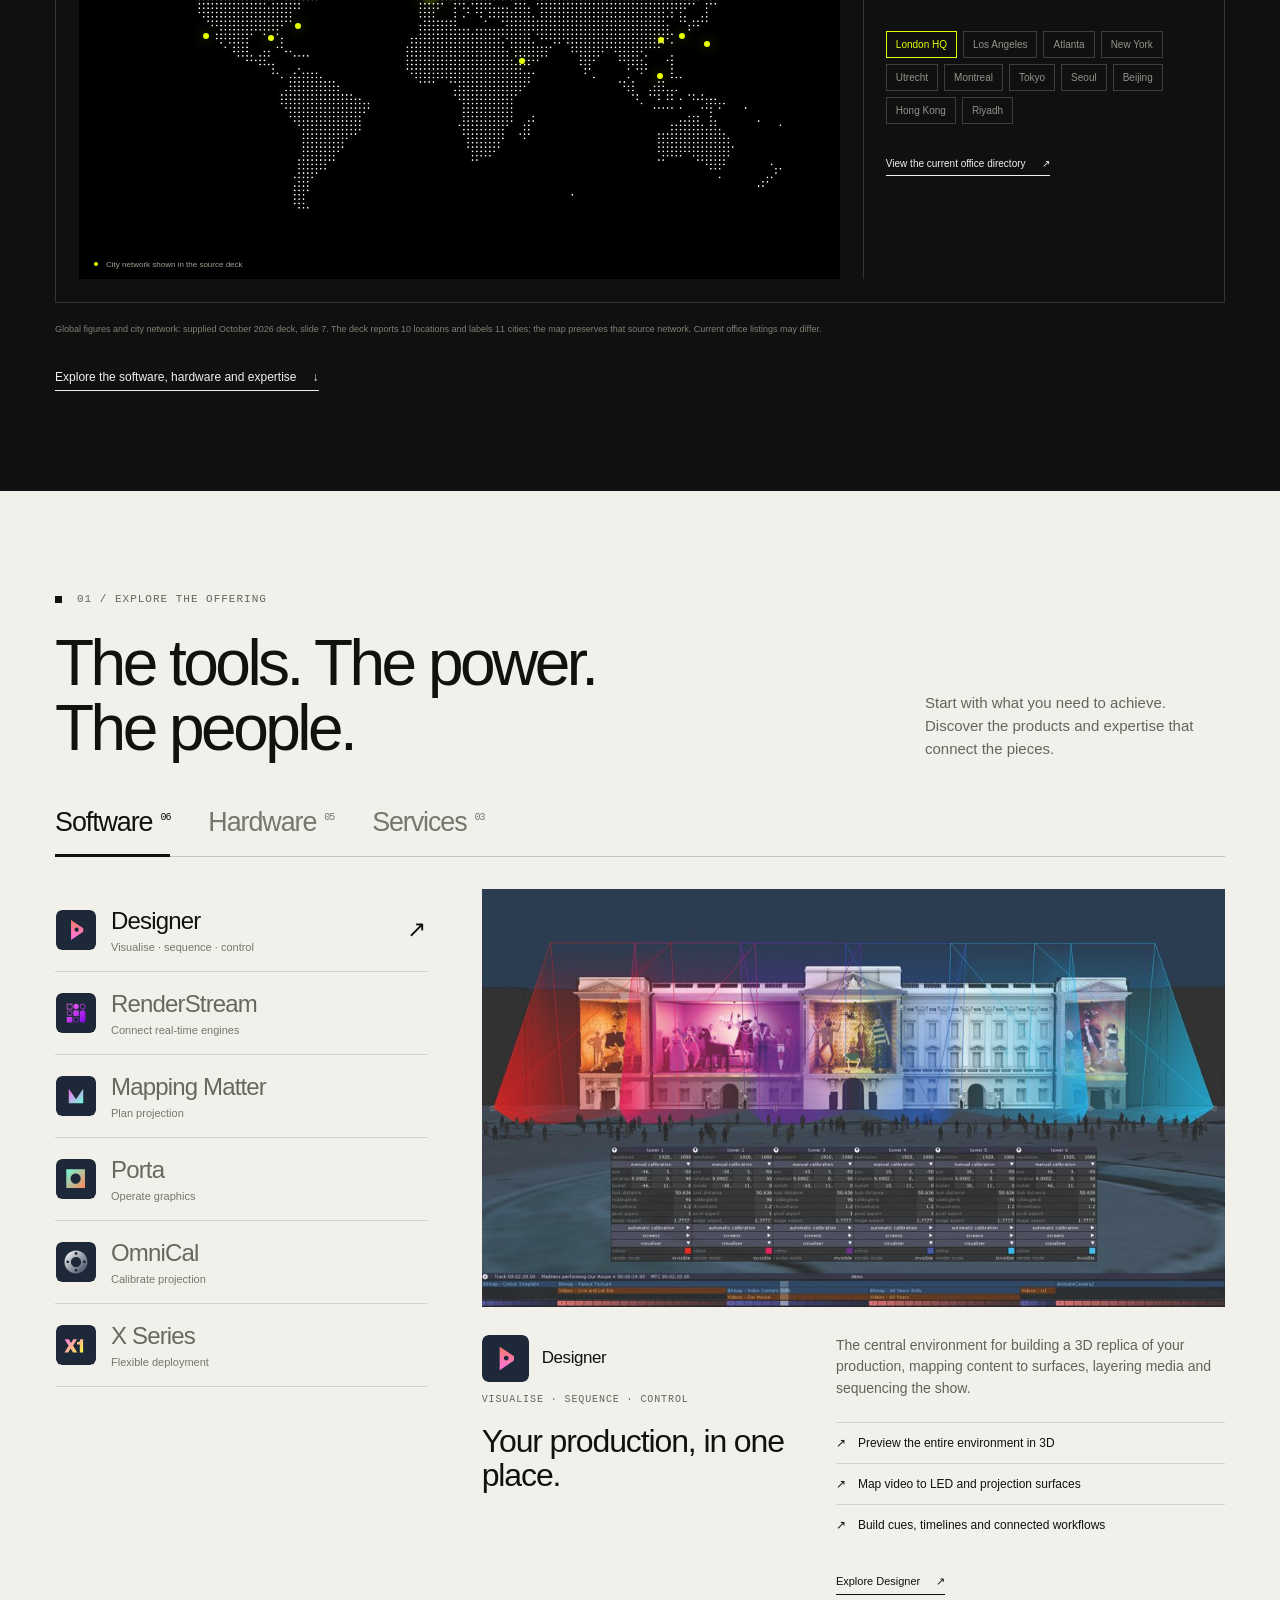
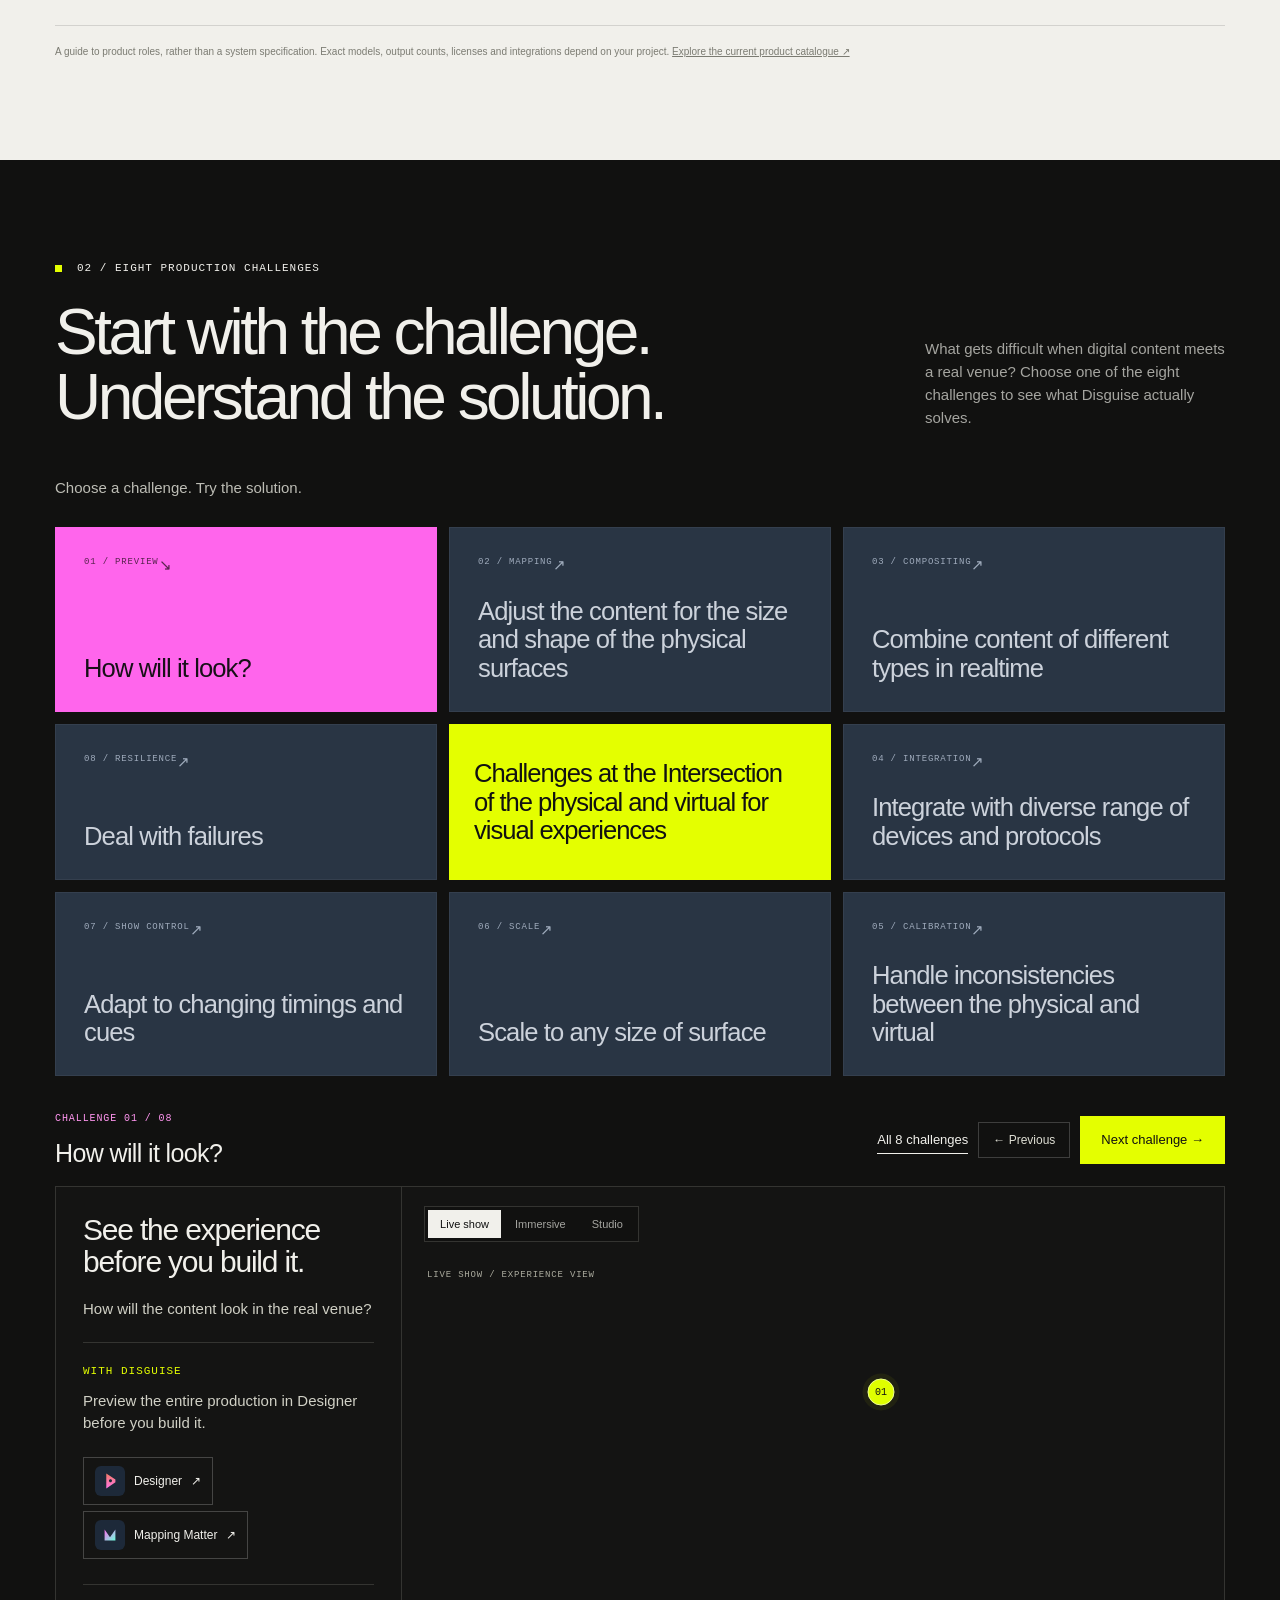
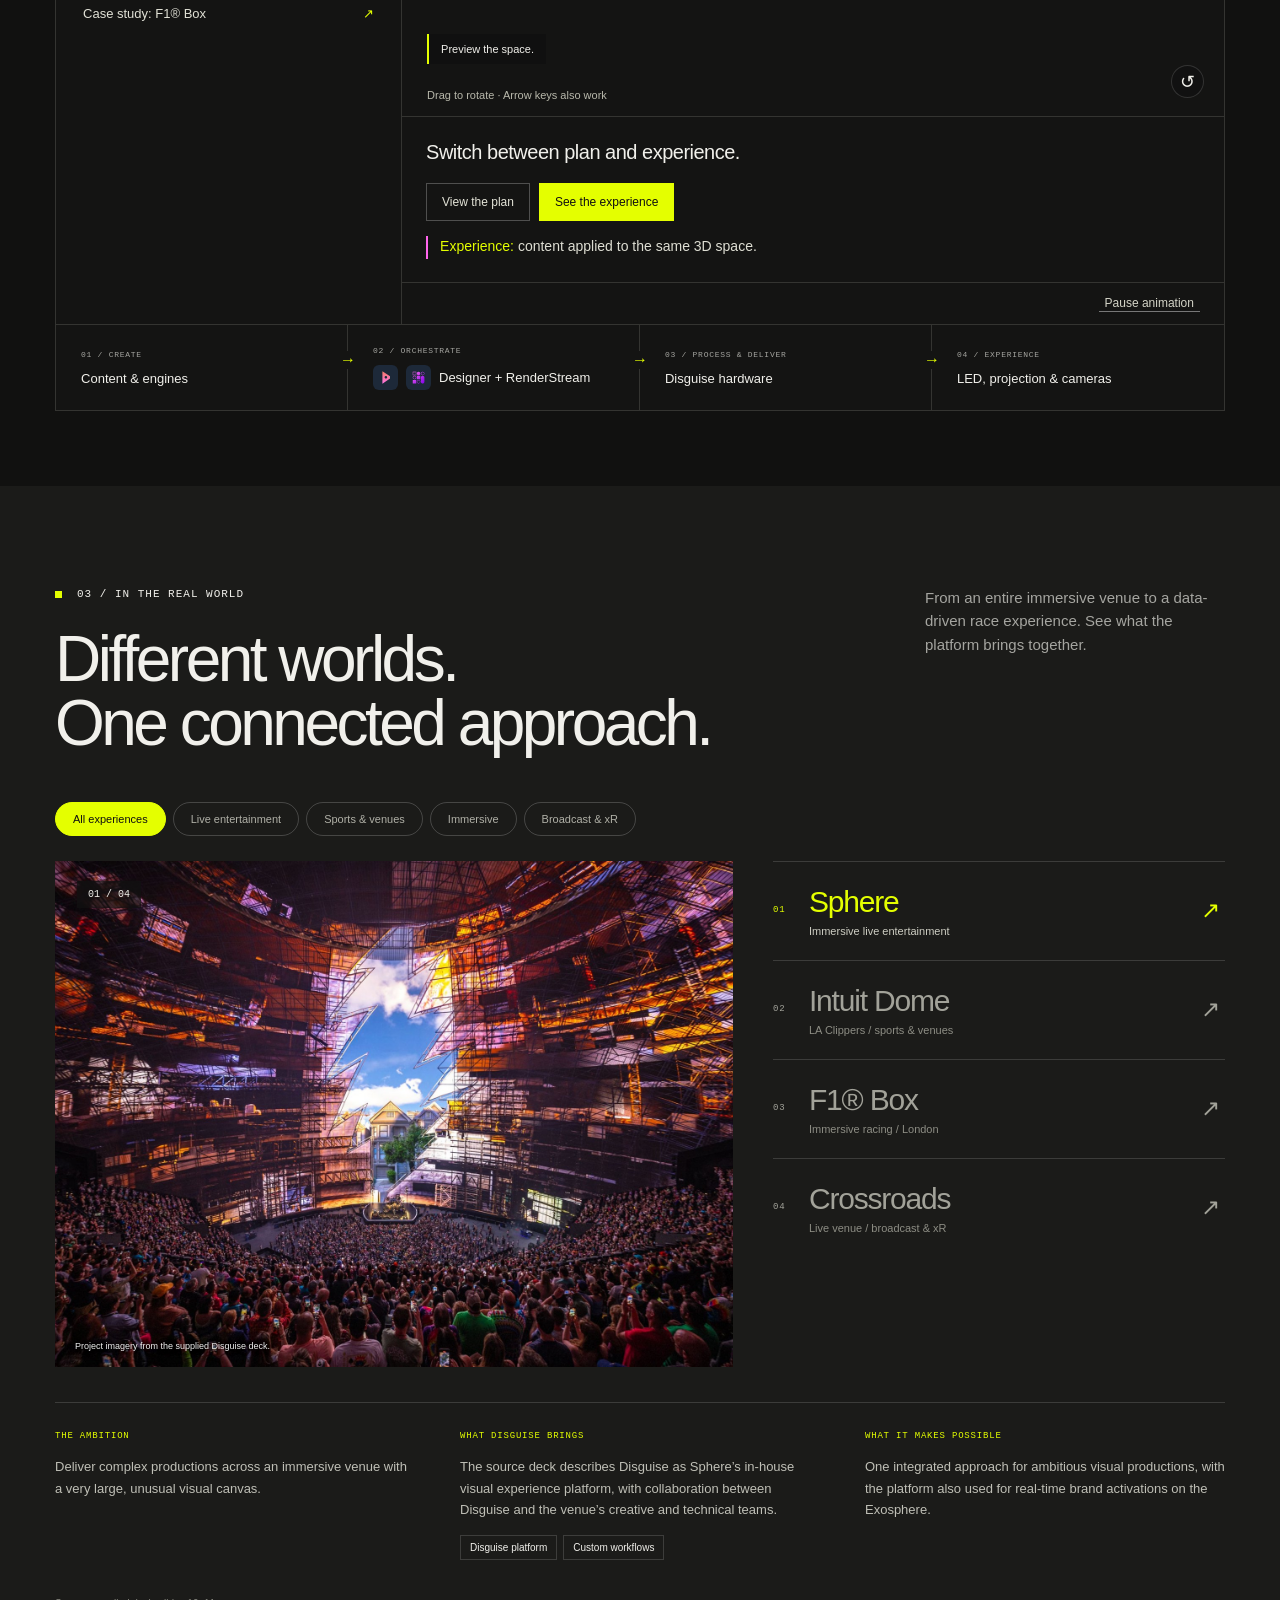
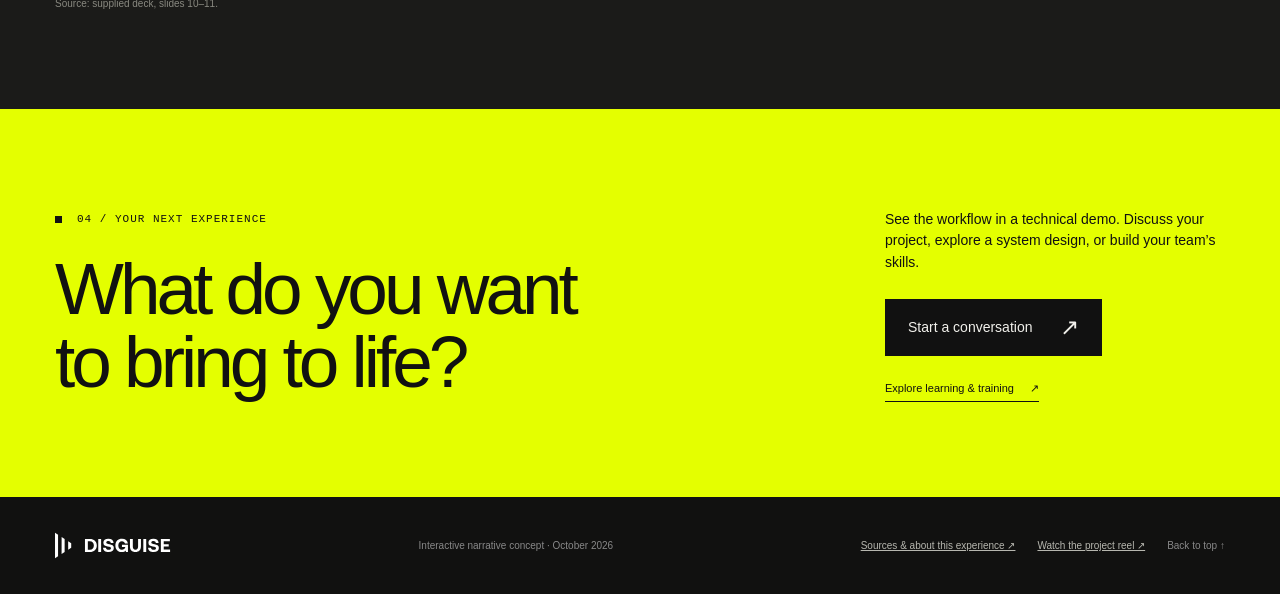
